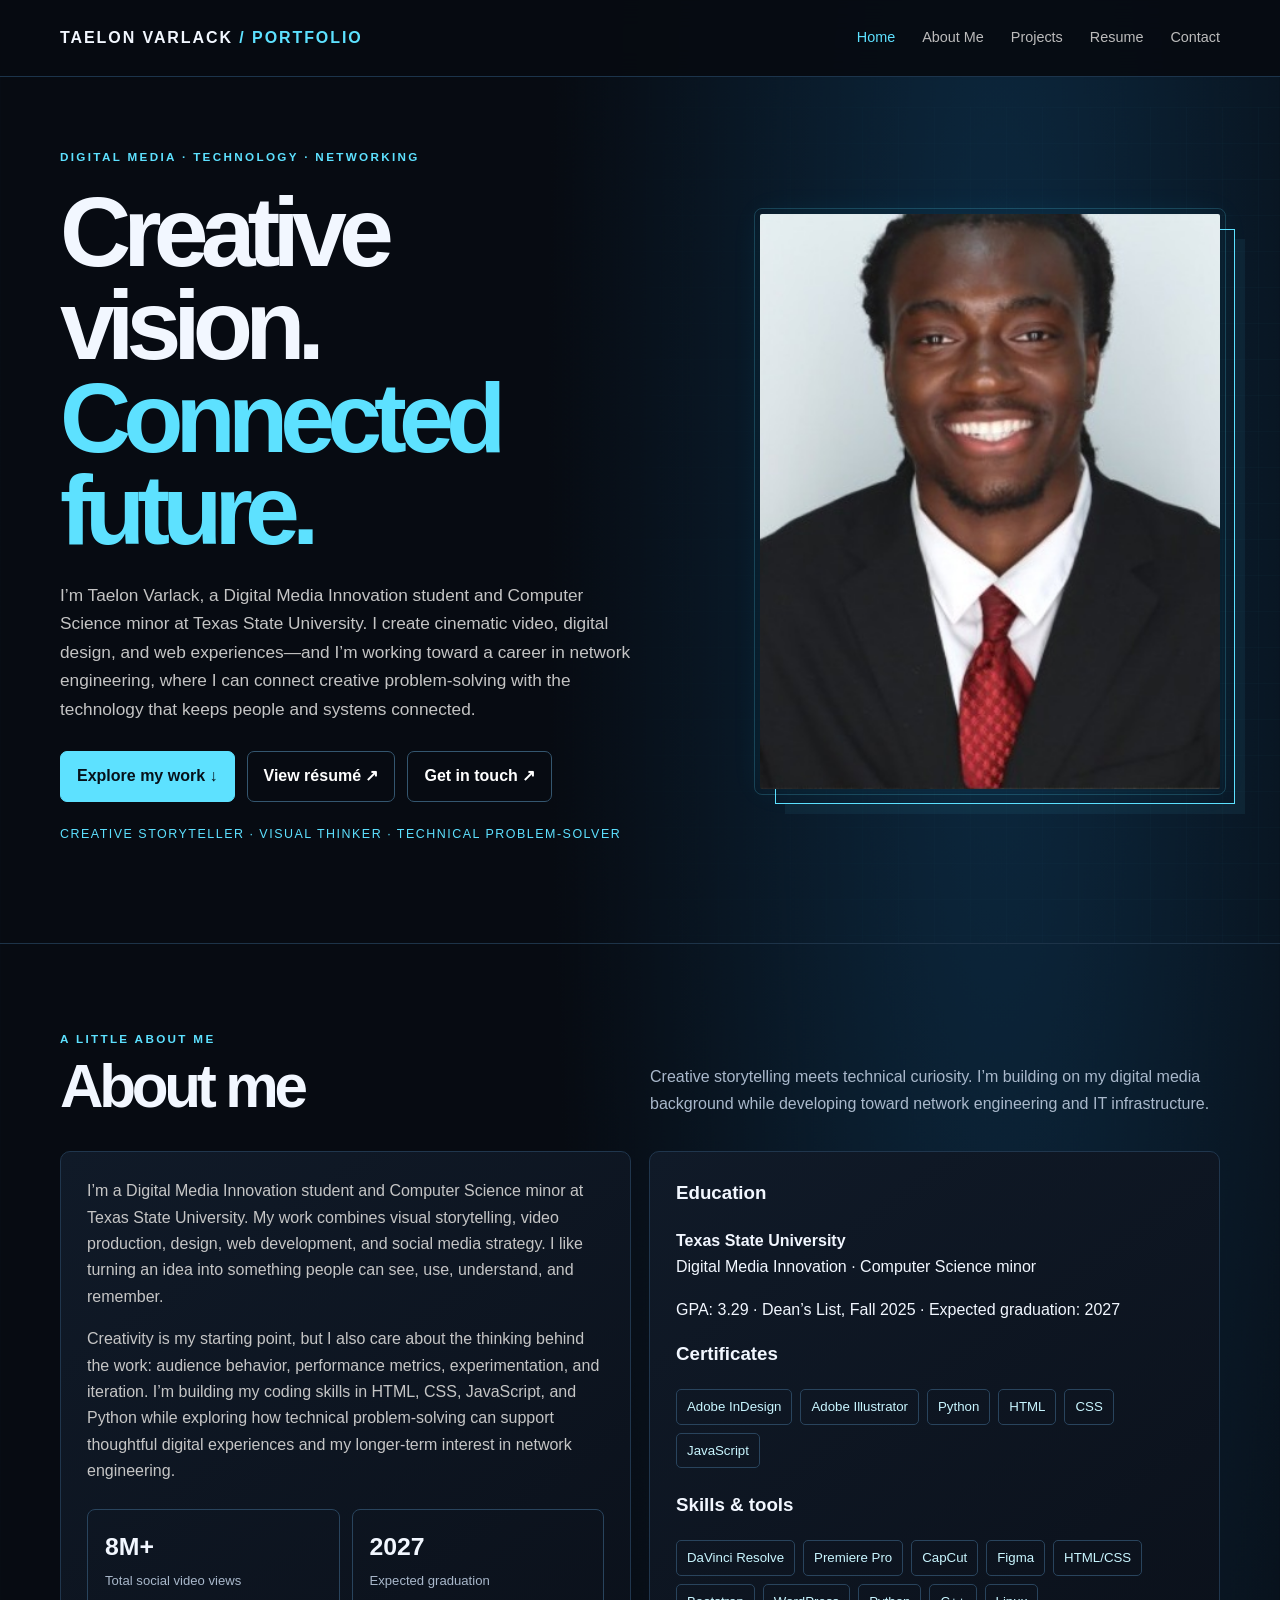
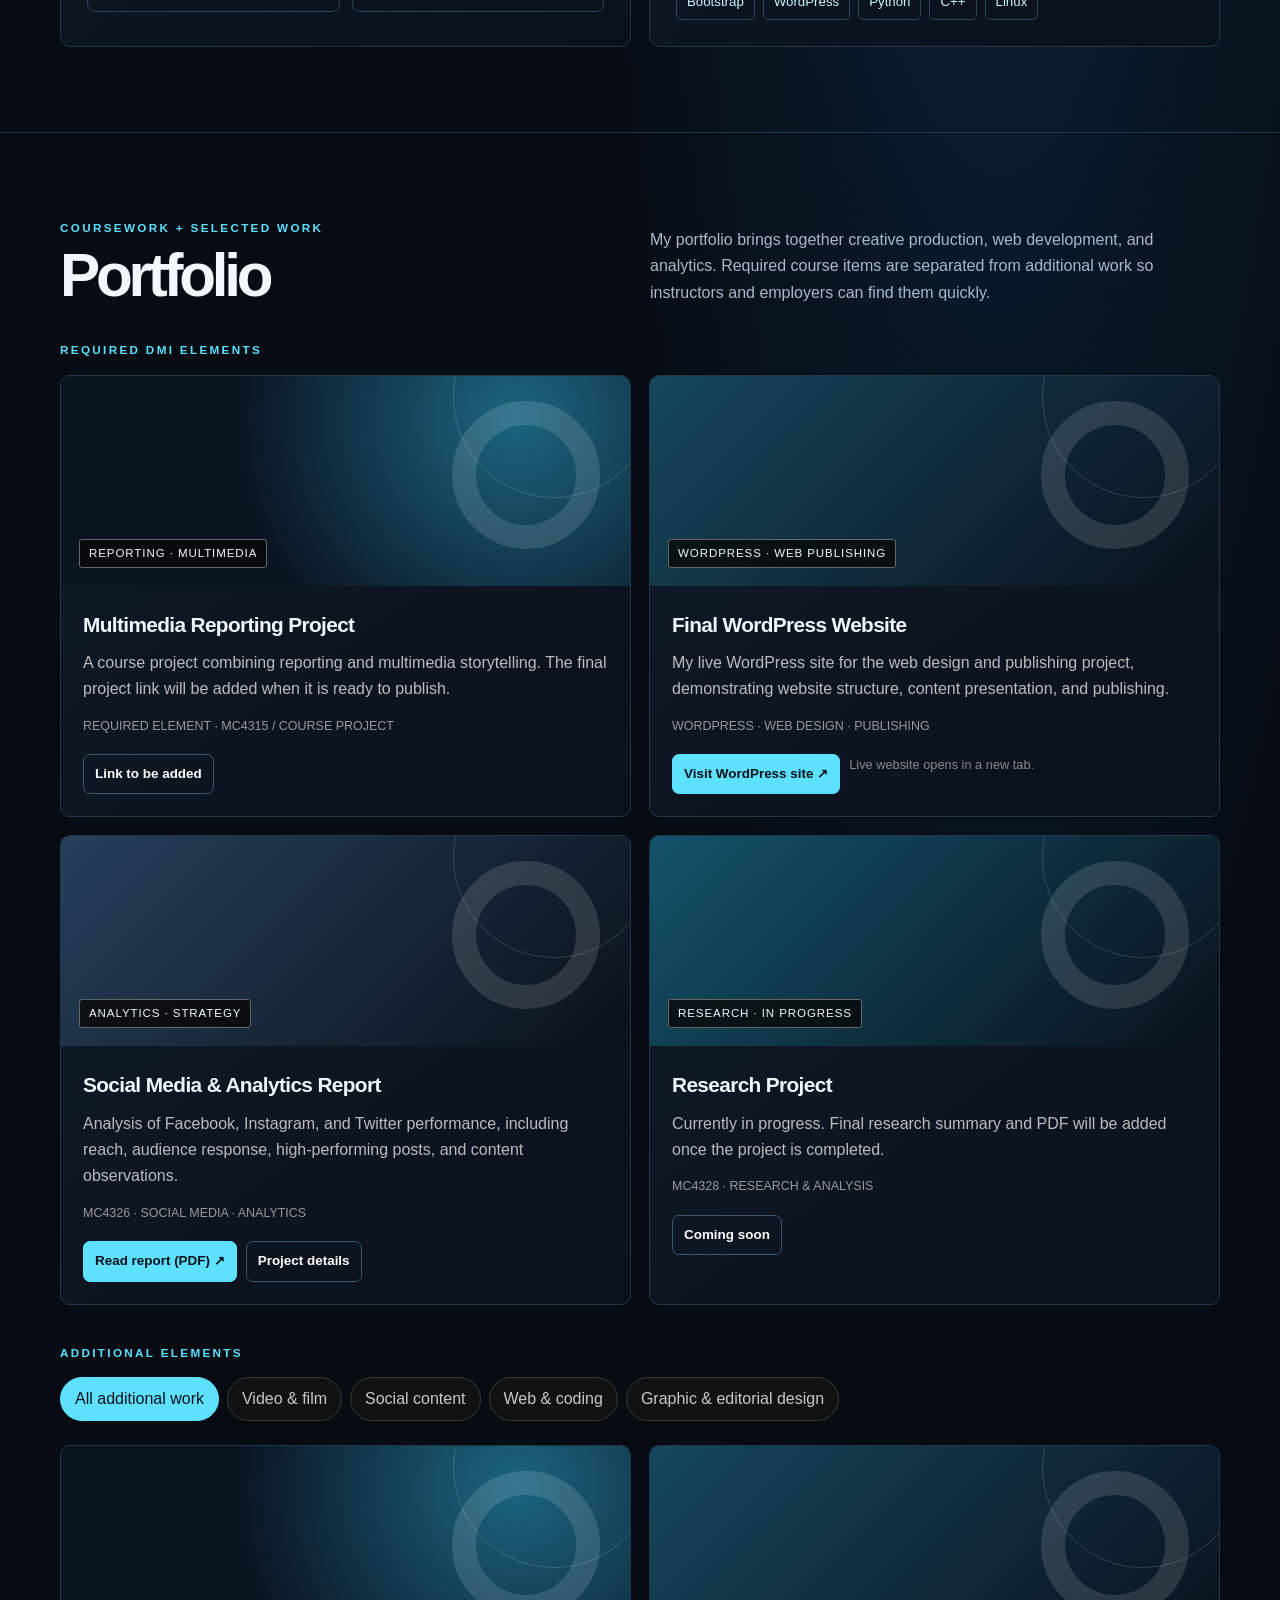
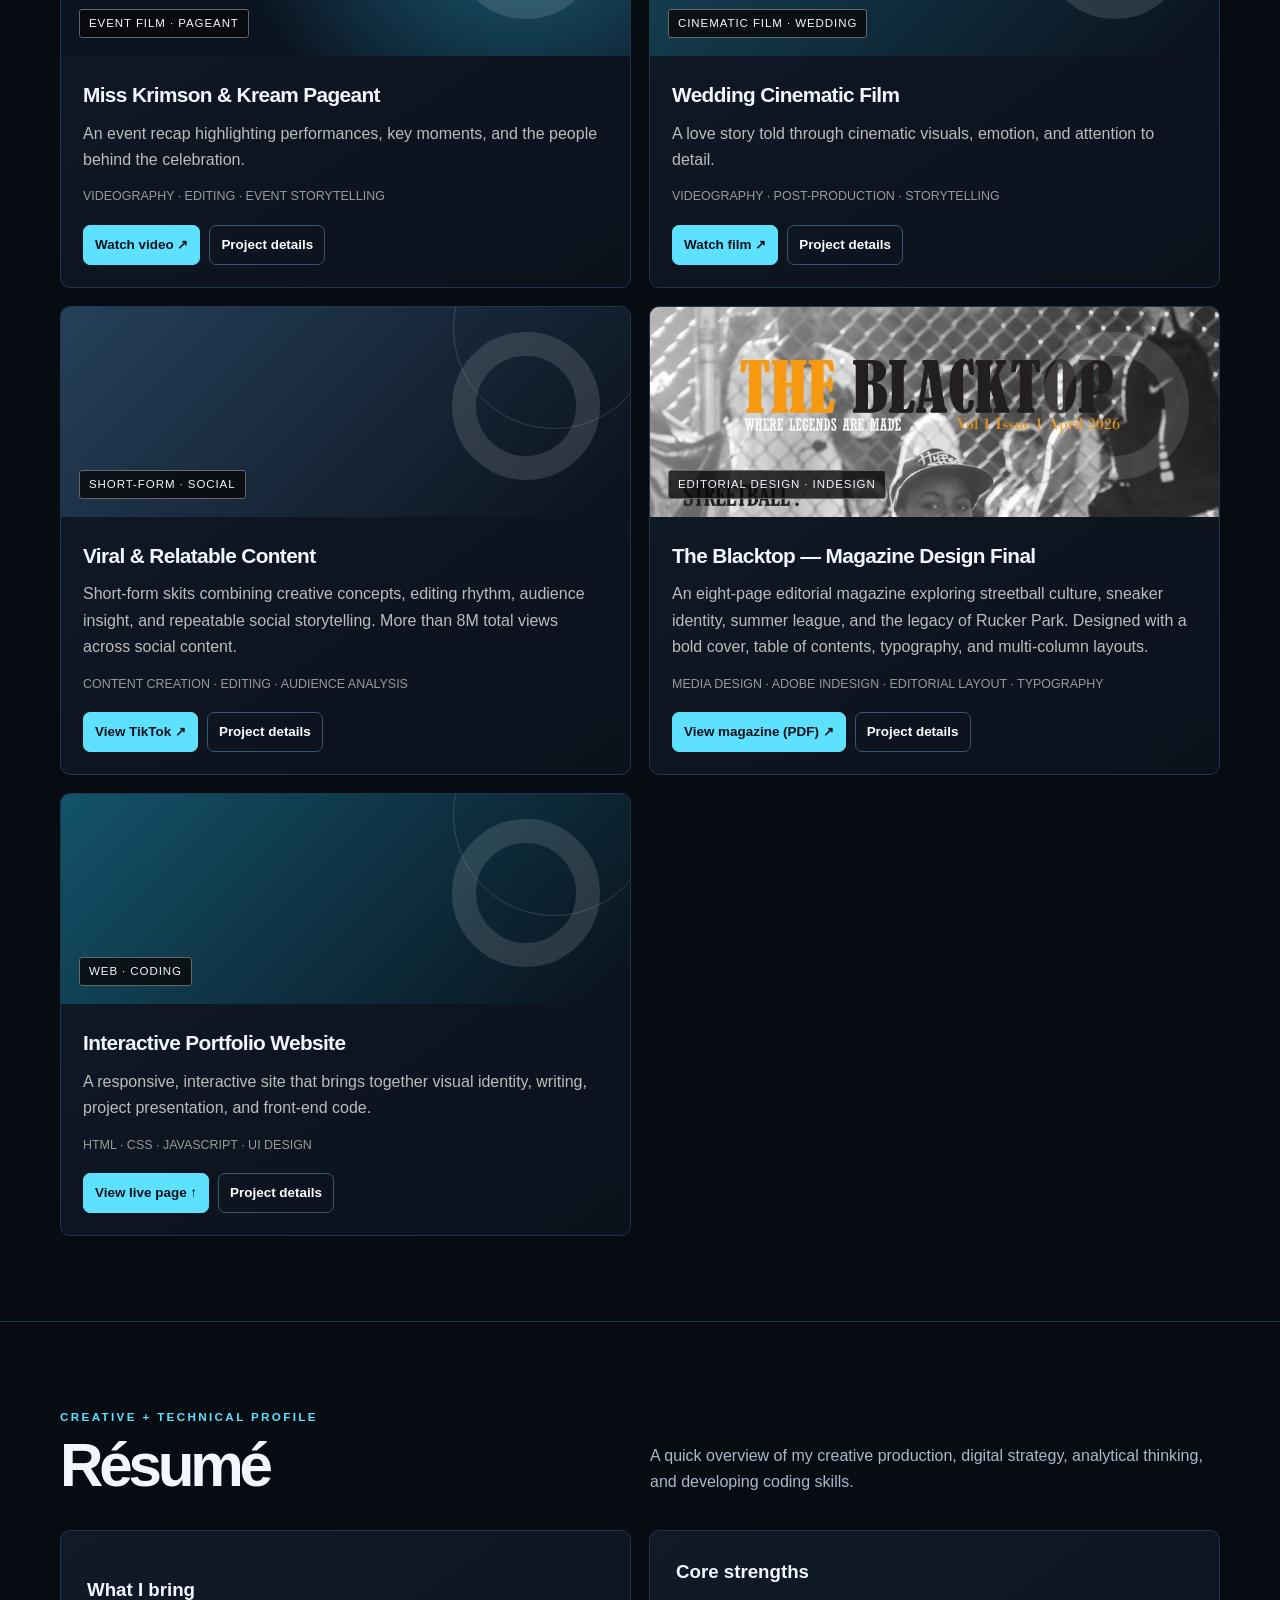
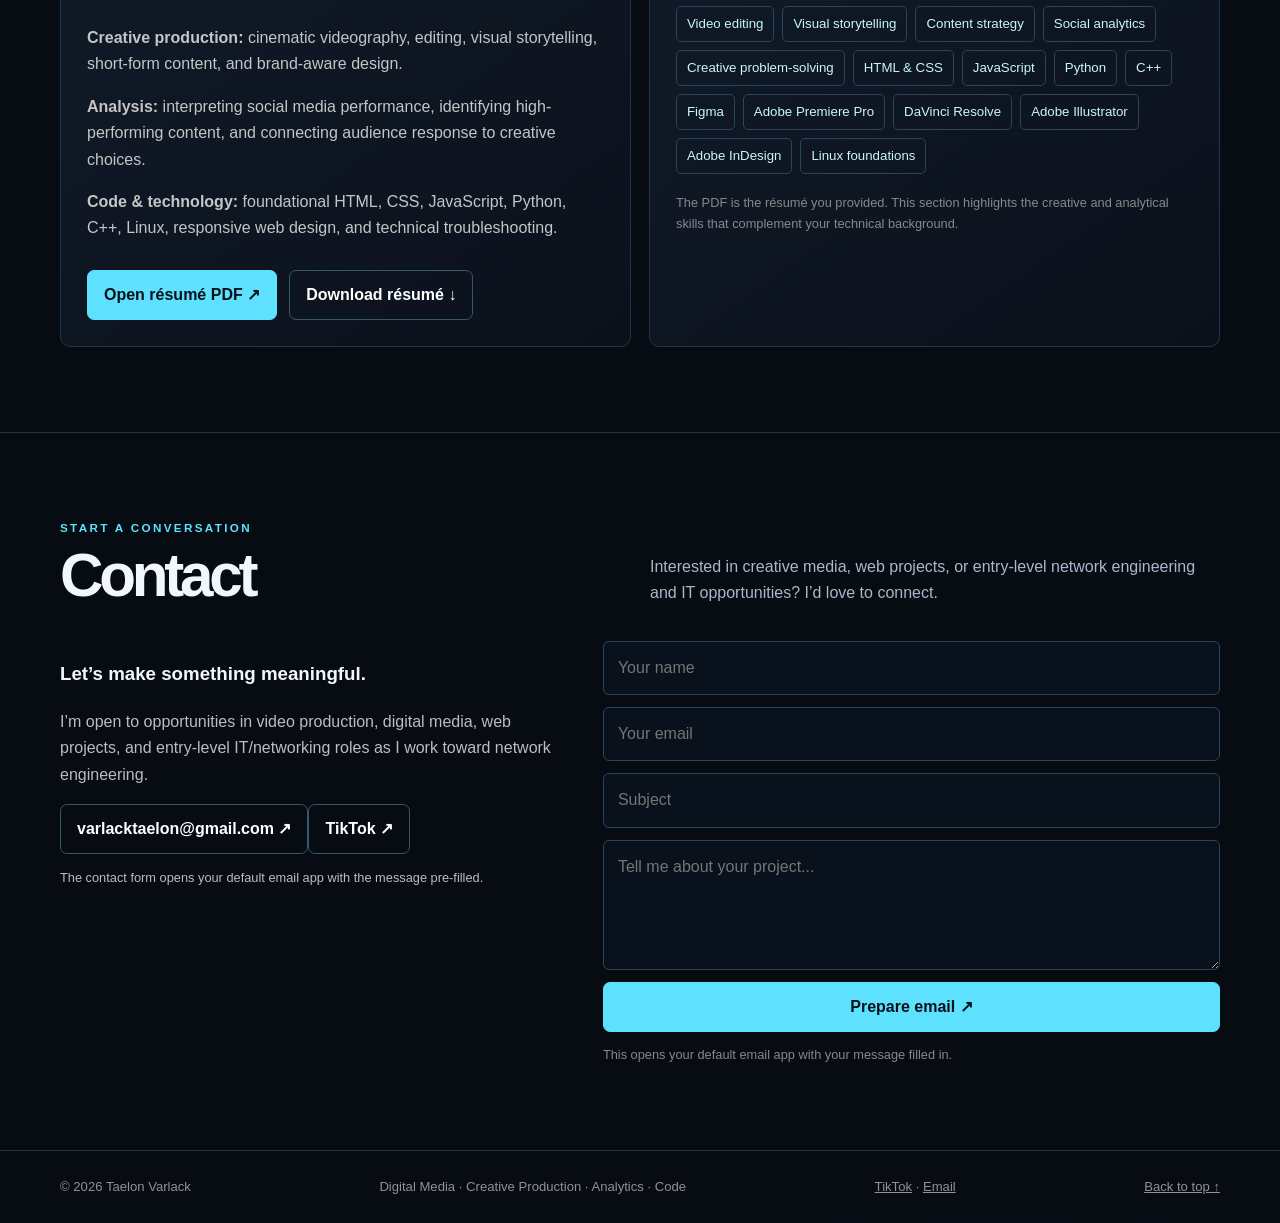
==== index.html @ 3ab6ed6c "Add files via upload" ====
<!DOCTYPE html>
<html lang="en"><head><meta charset="UTF-8"><meta name="viewport" content="width=device-width,initial-scale=1"><meta name="description" content="Taelon Varlack’s creative technology portfolio: cinematic video, digital design, social media analytics, front-end coding, and technical problem-solving."><title>Taelon Varlack | Creative Tech Portfolio</title>
<style>
:root{--bg:#080808;--panel:#141414;--panel2:#1b1b1b;--white:#f7f7f7;--muted:#b7b7b7;--line:#303030;--accent:#e9e9e9;--max:1160px}*{box-sizing:border-box}html{scroll-behavior:smooth;scroll-padding-top:90px}body{margin:0;background:var(--bg);color:var(--white);font-family:Inter,Arial,Helvetica,sans-serif;line-height:1.65}a{color:inherit}button{font:inherit}.wrap{width:min(var(--max),calc(100% - 40px));margin:auto}.topbar{position:sticky;top:0;z-index:20;background:#080808eF;backdrop-filter:blur(14px);border-bottom:1px solid var(--line)}.nav{height:76px;display:flex;align-items:center;justify-content:space-between;gap:20px}.logo{font-size:1rem;letter-spacing:.12em;font-weight:850;text-decoration:none}.logo span{color:#aaa}.navlinks{display:flex;gap:27px}.navlinks a{text-decoration:none;color:#bcbcbc;font-size:.9rem;transition:color .2s}.navlinks a:hover,.navlinks a.active{color:#fff}.menu{display:none;border:1px solid var(--line);background:transparent;color:white;padding:8px 12px;border-radius:7px}.hero{min-height:calc(88vh - 76px);display:grid;grid-template-columns:1.05fr .95fr;align-items:center;gap:60px;padding:70px 0 86px}.eyebrow{text-transform:uppercase;letter-spacing:.2em;font-size:.73rem;color:#bdbdbd;font-weight:800}.hero h1{font-size:clamp(3.4rem,7.7vw,7rem);letter-spacing:-.08em;line-height:.94;margin:20px 0 24px}.hero h1 span{color:#929292}.lead{font-size:1.08rem;color:#c4c4c4;max-width:650px}.actions{display:flex;flex-wrap:wrap;gap:12px;margin-top:28px}.btn{display:inline-flex;align-items:center;justify-content:center;gap:8px;border:1px solid #777;padding:11px 16px;border-radius:7px;text-decoration:none;background:transparent;color:white;font-weight:750;cursor:pointer;transition:background .2s,color .2s,transform .2s}.btn:hover{background:#fff;color:#080808;transform:translateY(-2px)}.btn.solid{background:#f5f5f5;color:#090909;border-color:#f5f5f5}.portrait-wrap{position:relative;max-width:460px;justify-self:end;width:100%}.portrait{width:100%;aspect-ratio:4/5;object-fit:cover;display:block;filter:none;border-radius:2px;box-shadow:0 0 32px #00cfff12}.portrait-wrap:after{content:"";position:absolute;inset:15px -15px -15px 15px;border:1px solid #5d5d5d;z-index:-1}.portrait-caption{margin-top:22px;color:#999;font-size:.78rem;letter-spacing:.12em;text-transform:uppercase}.section{padding:85px 0;border-top:1px solid var(--line)}.sectionhead{display:flex;align-items:end;justify-content:space-between;gap:25px;margin-bottom:34px}.section h2{font-size:clamp(2.2rem,4.7vw,4rem);line-height:1;letter-spacing:-.07em;margin:9px 0 0}.intro{max-width:570px;color:var(--muted);margin:0}.aboutgrid{display:grid;grid-template-columns:1fr 1fr;gap:18px}.aboutcopy,.credential{padding:26px;background:var(--panel);border:1px solid var(--line);border-radius:10px}.aboutcopy p{color:#c5c5c5;margin-top:0}.facts{display:grid;grid-template-columns:repeat(2,1fr);gap:12px;margin-top:24px}.fact{padding:17px;border:1px solid var(--line);border-radius:8px}.fact strong{display:block;font-size:1.55rem}.fact span{font-size:.82rem;color:var(--muted)}.credential h3{margin-top:0}.skilllist{display:flex;flex-wrap:wrap;gap:8px}.skill{border:1px solid #3a3a3a;border-radius:5px;padding:6px 10px;font-size:.83rem;color:#ddd}.filters{display:flex;flex-wrap:wrap;gap:8px;margin-bottom:24px}.filter{background:#121212;border:1px solid #393939;border-radius:999px;padding:8px 14px;color:#c9c9c9;cursor:pointer}.filter.active,.filter:hover{background:#f4f4f4;color:#090909;border-color:#f4f4f4}.projects{display:grid;grid-template-columns:repeat(2,minmax(0,1fr));gap:18px}.project{background:var(--panel);border:1px solid var(--line);border-radius:10px;overflow:hidden;transition:transform .2s,border-color .2s}.project:hover{transform:translateY(-4px);border-color:#777}.project[hidden]{display:none}.projectvisual{height:210px;position:relative;overflow:hidden;background:linear-gradient(135deg,#303030,#101010);display:flex;align-items:end;padding:18px}.projectvisual:before{content:"";position:absolute;width:200px;height:200px;border:1px solid #ffffff26;border-radius:50%;right:-25px;top:-80px}.projectvisual:after{content:"";position:absolute;width:100px;height:100px;border:24px solid #ffffff20;border-radius:50%;right:30px;top:25px}.projectvisual span{position:relative;z-index:1;background:#080808cc;border:1px solid #666;padding:4px 9px;font-size:.72rem;letter-spacing:.08em;text-transform:uppercase;border-radius:3px}.v2{background:linear-gradient(135deg,#333,#131313)}.v3{background:linear-gradient(135deg,#454545,#171717)}.v4{background:linear-gradient(135deg,#242424,#090909)}.magazine-cover-img{position:absolute;inset:0;width:100%;height:100%;object-fit:cover;object-position:top center}.projectvisual.magazine-visual{background:#171717;padding:0}.projectvisual.magazine-visual span{position:absolute;left:18px;bottom:18px}.projectbody{padding:22px}.projectbody h3{font-size:1.3rem;letter-spacing:-.03em;margin:0 0 8px}.projectbody p{color:#bcbcbc;margin:0}.projectmeta{font-size:.78rem;color:#999;margin-top:13px}.projectactions{display:flex;flex-wrap:wrap;gap:9px;margin-top:18px}.projectactions .btn{font-size:.84rem;padding:8px 11px}.exp{display:grid;grid-template-columns:1fr 1fr;gap:18px}.experiencecard{padding:25px;border:1px solid var(--line);background:var(--panel);border-radius:10px}.experiencecard h3{margin:5px 0}.date{font-size:.75rem;letter-spacing:.13em;color:#aaa;font-weight:800}.experiencecard p{color:#bbb}.contactbox{display:grid;grid-template-columns:.9fr 1.1fr;gap:38px}.contactintro p{color:#bdbdbd}.contactform{display:grid;gap:12px}.contactform input,.contactform textarea{background:#111;border:1px solid #3a3a3a;border-radius:6px;color:white;padding:13px 14px;width:100%;font:inherit}.contactform input:focus,.contactform textarea:focus{outline:1px solid #aaa}.contactform textarea{min-height:130px;resize:vertical}.note{color:#888;font-size:.8rem}footer{padding:25px 0;border-top:1px solid var(--line);color:#929292;font-size:.82rem}.foot{display:flex;justify-content:space-between;gap:12px;flex-wrap:wrap}dialog{width:min(580px,calc(100% - 28px));background:#141414;color:#fff;border:1px solid #555;border-radius:10px;padding:0}dialog::backdrop{background:#000c;backdrop-filter:blur(4px)}.modalhead{display:flex;justify-content:space-between;gap:15px;align-items:start;padding:20px 22px;border-bottom:1px solid var(--line)}.modalhead h3{margin:4px 0;font-size:1.4rem}.x{background:transparent;border:1px solid #555;color:white;border-radius:5px;padding:4px 10px;cursor:pointer}.modalbody{padding:22px}.modalbody p{color:#c3c3c3}.toast{position:fixed;bottom:20px;left:50%;transform:translate(-50%,15px);opacity:0;background:#f5f5f5;color:#111;padding:11px 16px;border-radius:6px;transition:.2s;pointer-events:none;z-index:50}.toast.show{opacity:1;transform:translate(-50%,0)}@media(max-width:800px){.hero{gap:35px;grid-template-columns:1fr  .8fr}.projects{grid-template-columns:1fr 1fr}.sectionhead{display:block}.intro{margin-top:12px}.contactbox{grid-template-columns:1fr}.navlinks{gap:14px}}@media(max-width:620px){.wrap{width:calc(100% - 28px)}.nav{height:68px}.menu{display:block}.navlinks{display:none;position:absolute;top:67px;left:0;right:0;background:#0c0c0c;border-bottom:1px solid var(--line);padding:18px 22px;flex-direction:column}.navlinks.open{display:flex}.hero{grid-template-columns:1fr;padding:58px 0 70px;gap:34px}.portrait-wrap{justify-self:start;max-width:360px;width:88%}.hero h1{font-size:clamp(3.5rem,15vw,5.4rem)}.aboutgrid,.exp,.projects{grid-template-columns:1fr}.section{padding:62px 0}.projectvisual{height:180px}.facts{grid-template-columns:1fr 1fr}}@media(prefers-reduced-motion:reduce){html{scroll-behavior:auto}*,*:before,*:after{transition:none}}

:root{--bg:#070b12;--panel:#0d1420;--panel2:#111d2c;--white:#f2f7ff;--muted:#a9b8cb;--line:#23374d;--accent:#5de1ff}
body{background:radial-gradient(ellipse at 78% 8%,#0c2940 0,transparent 32%),var(--bg)}
.topbar{background:#070b12eF;border-bottom-color:#1c344b}
.logo span,.eyebrow,.portrait-caption,.date{color:#5de1ff}
.navlinks a:hover,.navlinks a.active{color:#5de1ff}
.hero{position:relative}
.hero:before{content:"";position:absolute;inset:30px -8vw 0 35%;pointer-events:none;opacity:.16;background-image:linear-gradient(#5de1ff22 1px,transparent 1px),linear-gradient(90deg,#5de1ff22 1px,transparent 1px);background-size:36px 36px;mask-image:linear-gradient(90deg,transparent,#000)}
.hero>div{position:relative;z-index:1}
.hero h1 span{color:#5de1ff}
.btn{border-color:#34566f}.btn:hover{background:#5de1ff;color:#06111a;border-color:#5de1ff}.btn.solid{background:#5de1ff;color:#06111a;border-color:#5de1ff}
.portrait-wrap:after{border-color:#5de1ff;box-shadow:10px 10px 0 #5de1ff10}.portrait{outline:1px solid #5de1ff33;outline-offset:5px}
.section{border-top-color:#1d3348}.aboutcopy,.credential,.experiencecard,.project{background:linear-gradient(145deg,#101a28,#0b111b);border-color:#20364d}
.fact,.skill{border-color:#29445d}.skill{color:#c9f6ff}.project:hover{border-color:#5de1ff;box-shadow:0 10px 35px #00cfff12}
.projectvisual{background:radial-gradient(circle at 80% 20%,#1b6580,#0b1421 58%)}.v2{background:linear-gradient(135deg,#16475c,#0a111c)}.v3{background:linear-gradient(135deg,#25405a,#0b111b)}.v4{background:linear-gradient(135deg,#13536a,#0a111b)}
.filter.active,.filter:hover{background:#5de1ff;color:#06111a;border-color:#5de1ff}
.contactform input,.contactform textarea{background:#09111c;border-color:#29445d}.contactform input:focus,.contactform textarea:focus{outline:1px solid #5de1ff}
@media(max-width:620px){.navlinks{background:#09111b}}
</style></head><body>
<header class="topbar"><div class="wrap nav"><a class="logo" href="#home">TAELON VARLACK<span> / PORTFOLIO</span></a><button class="menu" id="menu" aria-expanded="false">☰ Menu</button><nav class="navlinks" id="nav"><a href="#home">Home</a><a href="#about">About Me</a><a href="#projects">Projects</a><a href="#resume">Resume</a><a href="#contact">Contact</a></nav></div></header>
<main><section class="wrap hero" id="home"><div><div class="eyebrow">DIGITAL MEDIA · TECHNOLOGY · NETWORKING</div><h1>Creative vision.<br><span>Connected future.</span></h1><p class="lead">I’m Taelon Varlack, a Digital Media Innovation student and Computer Science minor at Texas State University. I create cinematic video, digital design, and web experiences—and I’m working toward a career in network engineering, where I can connect creative problem-solving with the technology that keeps people and systems connected.</p><div class="actions"><a class="btn solid" href="#projects">Explore my work ↓</a><a class="btn" href="resume.pdf" target="_blank" rel="noopener">View résumé ↗</a><a class="btn" href="#contact">Get in touch ↗</a></div><p class="portrait-caption">CREATIVE STORYTELLER · VISUAL THINKER · TECHNICAL PROBLEM-SOLVER</p></div><div class="portrait-wrap"><img class="portrait" src="[data-uri]" alt="Professional portrait of Taelon Varlack"></div></section>
<section class="section" id="about"><div class="wrap"><div class="sectionhead"><div><div class="eyebrow">A little about me</div><h2>About me</h2></div><p class="intro">Creative storytelling meets technical curiosity. I’m building on my digital media background while developing toward network engineering and IT infrastructure.</p></div><div class="aboutgrid"><div class="aboutcopy"><p>I’m a Digital Media Innovation student and Computer Science minor at Texas State University. My work combines visual storytelling, video production, design, web development, and social media strategy. I like turning an idea into something people can see, use, understand, and remember.</p><p>Creativity is my starting point, but I also care about the thinking behind the work: audience behavior, performance metrics, experimentation, and iteration. I’m building my coding skills in HTML, CSS, JavaScript, and Python while exploring how technical problem-solving can support thoughtful digital experiences and my longer-term interest in network engineering.</p><div class="facts"><div class="fact"><strong>8M+</strong><span>Total social video views</span></div><div class="fact"><strong>2027</strong><span>Expected graduation</span></div></div></div><div class="credential"><h3>Education</h3><p><strong>Texas State University</strong><br>Digital Media Innovation · Computer Science minor</p><p>GPA: 3.29 · Dean’s List, Fall 2025 · Expected graduation: 2027</p><h3>Certificates</h3><div class="skilllist"><span class="skill">Adobe InDesign</span><span class="skill">Adobe Illustrator</span><span class="skill">Python</span><span class="skill">HTML</span><span class="skill">CSS</span><span class="skill">JavaScript</span></div><h3 style="margin-top:22px">Skills & tools</h3><div class="skilllist"><span class="skill">DaVinci Resolve</span><span class="skill">Premiere Pro</span><span class="skill">CapCut</span><span class="skill">Figma</span><span class="skill">HTML/CSS</span><span class="skill">Bootstrap</span><span class="skill">WordPress</span><span class="skill">Python</span><span class="skill">C++</span><span class="skill">Linux</span></div></div></div></div></section>
<section class="section" id="projects"><div class="wrap"><div class="sectionhead"><div><div class="eyebrow">Coursework + selected work</div><h2>Portfolio</h2></div><p class="intro">My portfolio brings together creative production, web development, and analytics. Required course items are separated from additional work so instructors and employers can find them quickly.</p></div>
<div class="eyebrow" style="margin:0 0 15px">Required DMI Elements</div>
<div class="projects" id="requiredProjects">
<article class="project" data-category="required" data-title="Multimedia Reporting Project" data-type="Required DMI element" data-description="This required course project still needs its final public link or hosted media added. Add the published project URL before submitting the portfolio." data-link=""><div class="projectvisual"><span>Reporting · Multimedia</span></div><div class="projectbody"><h3>Multimedia Reporting Project</h3><p>A course project combining reporting and multimedia storytelling. The final project link will be added when it is ready to publish.</p><div class="projectmeta">REQUIRED ELEMENT · MC4315 / COURSE PROJECT</div><div class="projectactions"><span class="btn" aria-disabled="true">Link to be added</span></div></div></article>
<article class="project" data-category="required" data-title="Final Website / WordPress Project" data-type="MC4315 · Web Design and Publishing" data-description="My WordPress website for the final web design and publishing project. Visit the live WordPress site to explore the published work. This separate HTML portfolio showcases additional creative and technical projects." data-link="https://taethecoder.wordpress.com/"><div class="projectvisual v2"><span>WordPress · Web publishing</span></div><div class="projectbody"><h3>Final WordPress Website</h3><p>My live WordPress site for the web design and publishing project, demonstrating website structure, content presentation, and publishing.</p><div class="projectmeta">WORDPRESS · WEB DESIGN · PUBLISHING</div><div class="projectactions"><a class="btn solid" href="https://taethecoder.wordpress.com/" target="_blank" rel="noopener">Visit WordPress site ↗</a><span class="note">Live website opens in a new tab.</span></div></div></article>
<article class="project" data-category="required" data-title="Social Media and Analytics Report" data-type="Social analytics · MC4326" data-description="A social analytics report covering Facebook, Instagram, and Twitter performance from October 1 to November 15, 2023. It records reach/impressions, follower counts, posting activity, engagement indicators, and observations about top-performing posts." data-link="analytics-report.pdf"><div class="projectvisual v3"><span>Analytics · Strategy</span></div><div class="projectbody"><h3>Social Media & Analytics Report</h3><p>Analysis of Facebook, Instagram, and Twitter performance, including reach, audience response, high-performing posts, and content observations.</p><div class="projectmeta">MC4326 · SOCIAL MEDIA · ANALYTICS</div><div class="projectactions"><a class="btn solid" href="analytics-report.pdf" target="_blank" rel="noopener">Read report (PDF) ↗</a><button class="btn details">Project details</button></div></div></article>
<article class="project" data-category="required" data-title="Research Project" data-type="Research · MC4328" data-description="This research project is currently in progress. The final paper or project PDF will be linked here after the work is complete and approved for sharing." data-link=""><div class="projectvisual v4"><span>Research · In progress</span></div><div class="projectbody"><h3>Research Project</h3><p>Currently in progress. Final research summary and PDF will be added once the project is completed.</p><div class="projectmeta">MC4328 · RESEARCH & ANALYSIS</div><div class="projectactions"><span class="btn" aria-disabled="true">Coming soon</span></div></div></article>
</div>
<div class="eyebrow" style="margin:38px 0 15px">Additional Elements</div>
<div class="filters"><button class="filter active" data-filter="all">All additional work</button><button class="filter" data-filter="video">Video & film</button><button class="filter" data-filter="social">Social content</button><button class="filter" data-filter="web">Web & coding</button><button class="filter" data-filter="design">Graphic & editorial design</button></div>
<div class="projects" id="projectGrid">
<article class="project" data-category="video" data-title="Miss Krimson and Kream Pageant" data-type="Event videography & editing" data-description="The Krimson and Kream Pageant is a scholarship event honoring a female advocate of Kappa Alpha Psi through talent and purpose. This recap highlights event moments and performances." data-link="https://drive.google.com/file/d/1wrVyd6HnTARmR_Qe4z98Y7wRddJvsME7/view"><div class="projectvisual"><span>Event film · Pageant</span></div><div class="projectbody"><h3>Miss Krimson & Kream Pageant</h3><p>An event recap highlighting performances, key moments, and the people behind the celebration.</p><div class="projectmeta">VIDEOGRAPHY · EDITING · EVENT STORYTELLING</div><div class="projectactions"><a class="btn solid" href="https://drive.google.com/file/d/1wrVyd6HnTARmR_Qe4z98Y7wRddJvsME7/view" target="_blank" rel="noopener">Watch video ↗</a><button class="btn details">Project details</button></div></div></article>
<article class="project" data-category="video" data-title="Wedding Cinematic Film" data-type="Wedding videography & editing" data-description="A wedding film created to capture the atmosphere, energy, emotion, and intimate moments of the day using cinematic visuals and a story-led edit." data-link="https://drive.google.com/file/d/1SsR3ZkTW2Yt_jHzbFHZEg7BmRrkiKYOB/view"><div class="projectvisual v2"><span>Cinematic film · Wedding</span></div><div class="projectbody"><h3>Wedding Cinematic Film</h3><p>A love story told through cinematic visuals, emotion, and attention to detail.</p><div class="projectmeta">VIDEOGRAPHY · POST-PRODUCTION · STORYTELLING</div><div class="projectactions"><a class="btn solid" href="https://drive.google.com/file/d/1SsR3ZkTW2Yt_jHzbFHZEg7BmRrkiKYOB/view" target="_blank" rel="noopener">Watch film ↗</a><button class="btn details">Project details</button></div></div></article>
<article class="project" data-category="social" data-title="Viral and Relatable Social Content" data-type="Short-form video · Content strategy" data-description="Short-form skits and relatable videos built around humor, timing, and audience connection. The creator reports more than 8 million total social video views. The TikTok profile links to public examples." data-link="https://www.tiktok.com/@taelon__"><div class="projectvisual v3"><span>Short-form · Social</span></div><div class="projectbody"><h3>Viral & Relatable Content</h3><p>Short-form skits combining creative concepts, editing rhythm, audience insight, and repeatable social storytelling. More than 8M total views across social content.</p><div class="projectmeta">CONTENT CREATION · EDITING · AUDIENCE ANALYSIS</div><div class="projectactions"><a class="btn solid" href="https://www.tiktok.com/@taelon__" target="_blank" rel="noopener">View TikTok ↗</a><button class="btn details">Project details</button></div></div></article>
<article class="project" data-category="design" data-title="The Blacktop — Magazine Design Final" data-type="Media Design · Editorial design" data-description="The Blacktop is an eight-page streetball magazine designed in Adobe InDesign. The issue uses editorial hierarchy, cover design, typography, image placement, page layouts, and a table of contents to present stories about streetball culture, sneaker culture, summer league, and Rucker Park." data-link="magazine-design-final.pdf"><div class="projectvisual magazine-visual"><img class="magazine-cover-img" src="magazine-cover.jpg" alt="Cover of The Blacktop, a streetball culture magazine designed by Taelon Varlack"><span>Editorial design · InDesign</span></div><div class="projectbody"><h3>The Blacktop — Magazine Design Final</h3><p>An eight-page editorial magazine exploring streetball culture, sneaker identity, summer league, and the legacy of Rucker Park. Designed with a bold cover, table of contents, typography, and multi-column layouts.</p><div class="projectmeta">MEDIA DESIGN · ADOBE INDESIGN · EDITORIAL LAYOUT · TYPOGRAPHY</div><div class="projectactions"><a class="btn solid" href="magazine-design-final.pdf" target="_blank" rel="noopener">View magazine (PDF) ↗</a><button class="btn details">Project details</button></div></div></article>
<article class="project" data-category="web" data-title="HTML Portfolio Website" data-type="Web design and development" data-description="This portfolio site is built with HTML, CSS, and JavaScript. It demonstrates responsive layout, navigation, project filtering, accessible content structure, and a mailto-based contact workflow." data-link=""><div class="projectvisual v4"><span>Web · Coding</span></div><div class="projectbody"><h3>Interactive Portfolio Website</h3><p>A responsive, interactive site that brings together visual identity, writing, project presentation, and front-end code.</p><div class="projectmeta">HTML · CSS · JAVASCRIPT · UI DESIGN</div><div class="projectactions"><a class="btn solid" href="#home">View live page ↑</a><button class="btn details">Project details</button></div></div></article>
</div></div></section>
<section class="section" id="resume"><div class="wrap"><div class="sectionhead"><div><div class="eyebrow">Creative + technical profile</div><h2>Résumé</h2></div><p class="intro">A quick overview of my creative production, digital strategy, analytical thinking, and developing coding skills.</p></div><div class="aboutgrid"><div class="aboutcopy"><h3>What I bring</h3><p><strong>Creative production:</strong> cinematic videography, editing, visual storytelling, short-form content, and brand-aware design.</p><p><strong>Analysis:</strong> interpreting social media performance, identifying high-performing content, and connecting audience response to creative choices.</p><p><strong>Code & technology:</strong> foundational HTML, CSS, JavaScript, Python, C++, Linux, responsive web design, and technical troubleshooting.</p><div class="actions"><a class="btn solid" href="resume.pdf" target="_blank" rel="noopener">Open résumé PDF ↗</a><a class="btn" href="resume.pdf" download>Download résumé ↓</a></div></div><div class="credential"><h3>Core strengths</h3><div class="skilllist"><span class="skill">Video editing</span><span class="skill">Visual storytelling</span><span class="skill">Content strategy</span><span class="skill">Social analytics</span><span class="skill">Creative problem-solving</span><span class="skill">HTML & CSS</span><span class="skill">JavaScript</span><span class="skill">Python</span><span class="skill">C++</span><span class="skill">Figma</span><span class="skill">Adobe Premiere Pro</span><span class="skill">DaVinci Resolve</span><span class="skill">Adobe Illustrator</span><span class="skill">Adobe InDesign</span><span class="skill">Linux foundations</span></div><p class="note" style="margin-top:18px">The PDF is the résumé you provided. This section highlights the creative and analytical skills that complement your technical background.</p></div></div></div></section>
<section class="section" id="contact"><div class="wrap"><div class="sectionhead"><div><div class="eyebrow">Start a conversation</div><h2>Contact</h2></div><p class="intro">Interested in creative media, web projects, or entry-level network engineering and IT opportunities? I’d love to connect.</p></div><div class="contactbox"><div class="contactintro"><h3>Let’s make something meaningful.</h3><p>I’m open to opportunities in video production, digital media, web projects, and entry-level IT/networking roles as I work toward network engineering.</p><a class="btn" href="mailto:varlacktaelon@gmail.com">varlacktaelon@gmail.com ↗</a><a class="btn" href="https://www.tiktok.com/@taelon__" target="_blank" rel="noopener">TikTok ↗</a><p class="note">The contact form opens your default email app with the message pre-filled.</p></div><form class="contactform" id="contactForm"><input id="name" placeholder="Your name" required><input id="email" type="email" placeholder="Your email" required><input id="subject" placeholder="Subject" required><textarea id="message" placeholder="Tell me about your project..." required></textarea><button class="btn solid" type="submit">Prepare email ↗</button><span class="note">This opens your default email app with your message filled in.</span></form></div></div></section></main>
<footer><div class="wrap foot"><span>© <span id="year"></span> Taelon Varlack</span><span>Digital Media · Creative Production · Analytics · Code</span><span><a href="https://www.tiktok.com/@taelon__" target="_blank" rel="noopener">TikTok</a> · <a href="mailto:varlacktaelon@gmail.com">Email</a></span><a href="#home">Back to top ↑</a></div></footer>
<dialog id="modal"><div class="modalhead"><div><div class="eyebrow" id="mtype"></div><h3 id="mtitle"></h3></div><button class="x" id="x">Close ✕</button></div><div class="modalbody"><p id="mdesc"></p><a id="mlink" class="btn solid" href="#" target="_blank" rel="noopener">Open project ↗</a><p class="note">Google Drive links open in a new tab. Make sure the sharing settings allow anyone with the link to view the video.</p></div></dialog><div class="toast" id="toast" role="status"></div>
<script>
const nav=document.getElementById('nav'),menu=document.getElementById('menu');menu.addEventListener('click',()=>{let open=nav.classList.toggle('open');menu.setAttribute('aria-expanded',open?'true':'false');menu.textContent=open?'✕ Close':'☰ Menu'});nav.querySelectorAll('a').forEach(a=>a.addEventListener('click',()=>{nav.classList.remove('open');menu.textContent='☰ Menu';menu.setAttribute('aria-expanded','false')}));
document.querySelectorAll('.filter').forEach(b=>b.addEventListener('click',()=>{document.querySelectorAll('.filter').forEach(x=>x.classList.toggle('active',x===b));document.querySelectorAll('#projectGrid .project').forEach(c=>c.hidden=b.dataset.filter!=='all'&&c.dataset.category!==b.dataset.filter)}));
const modal=document.getElementById('modal');document.querySelectorAll('.details').forEach(b=>b.addEventListener('click',()=>{const c=b.closest('.project');document.getElementById('mtitle').textContent=c.dataset.title;document.getElementById('mtype').textContent=c.dataset.type;document.getElementById('mdesc').textContent=c.dataset.description;const l=document.getElementById('mlink');if(c.dataset.link){l.href=c.dataset.link;l.style.display='inline-flex'}else{l.style.display='none'}modal.showModal()}));function closeModal(){modal.close()}document.getElementById('x').addEventListener('click',closeModal);modal.addEventListener('click',e=>{if(e.target===modal)closeModal()});document.getElementById('year').textContent=new Date().getFullYear();
const secs=[...document.querySelectorAll('main section[id]')],links=[...nav.querySelectorAll('a')];if('IntersectionObserver'in window){const io=new IntersectionObserver(entries=>entries.forEach(e=>{if(e.isIntersecting)links.forEach(a=>a.classList.toggle('active',a.hash==='#'+e.target.id))}),{rootMargin:'-35% 0px -55% 0px'});secs.forEach(s=>io.observe(s))}
document.getElementById('contactForm').addEventListener('submit',e=>{e.preventDefault();const recipient='varlacktaelon@gmail.com';const body=encodeURIComponent('Name: '+document.getElementById('name').value+'\nReply email: '+document.getElementById('email').value+'\n\n'+document.getElementById('message').value);location.href='mailto:'+recipient+'?subject='+encodeURIComponent(document.getElementById('subject').value)+'&body='+body});
</script></body></html>
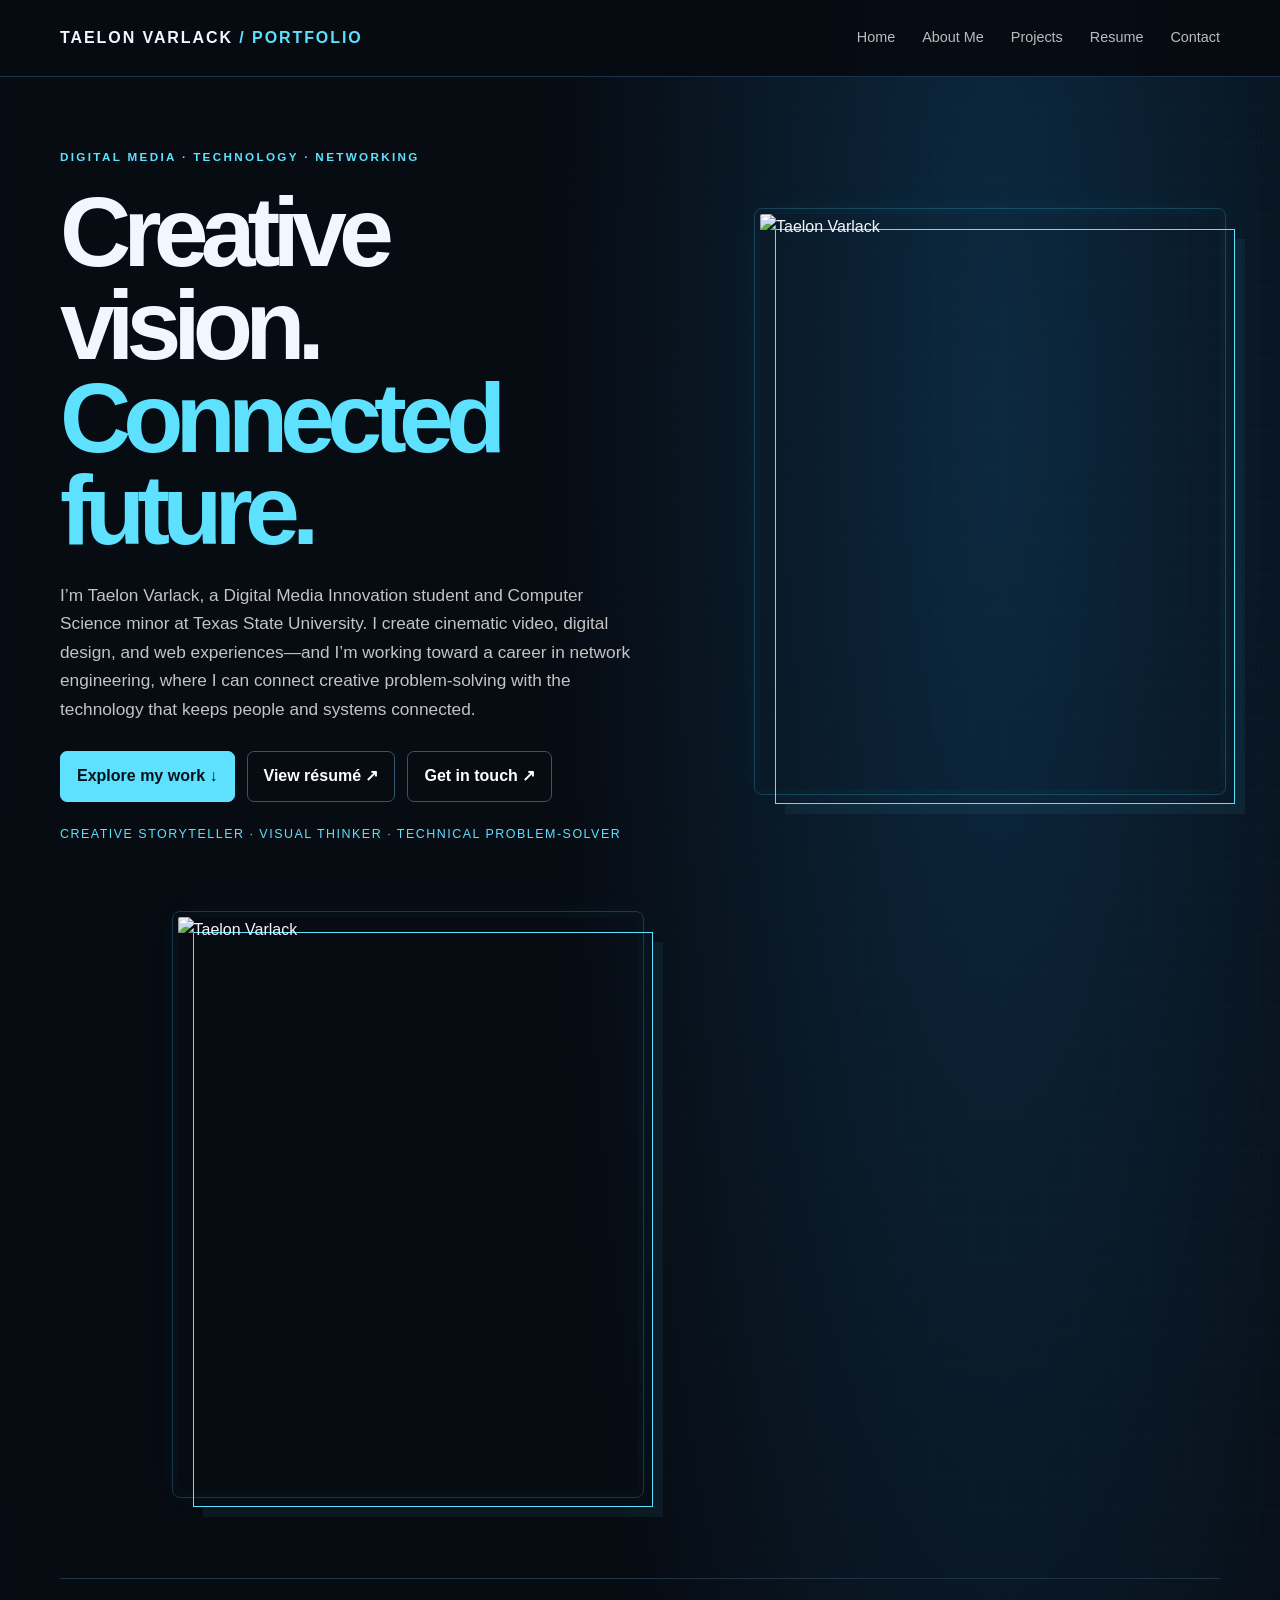
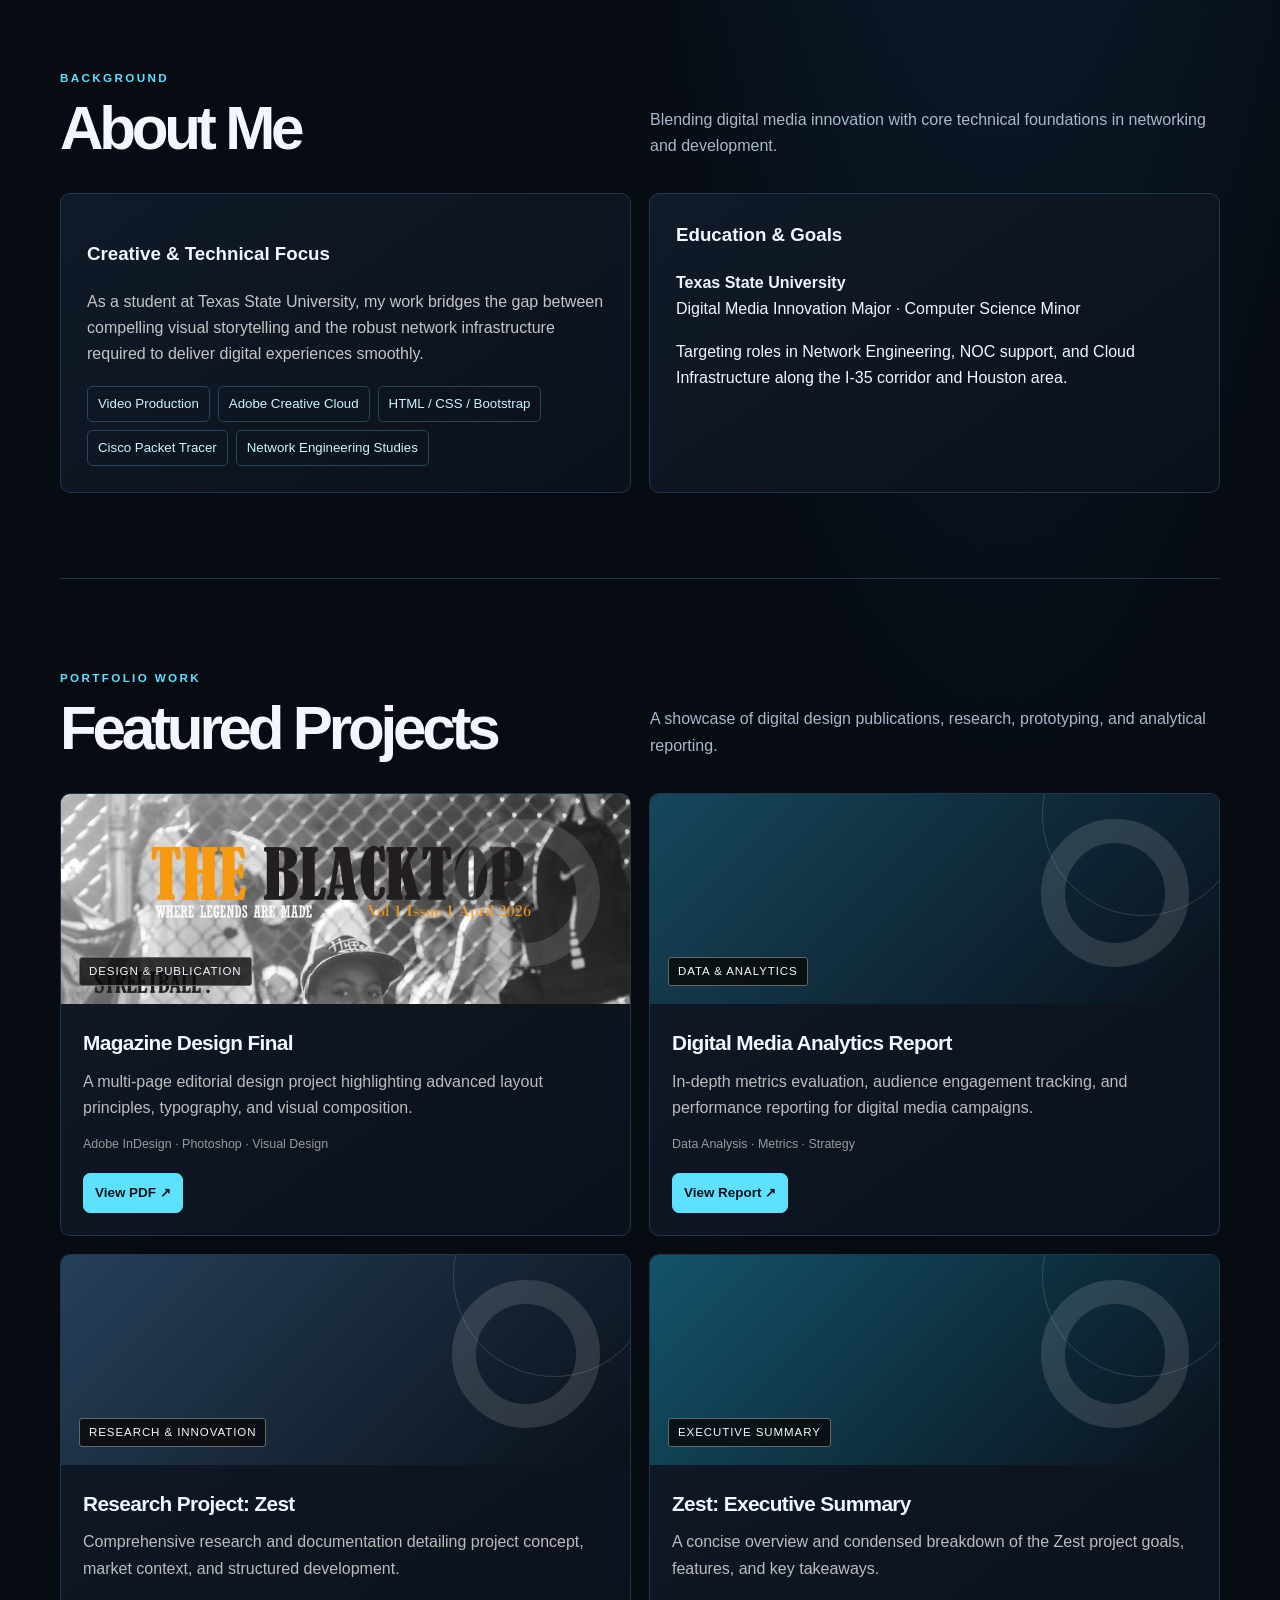
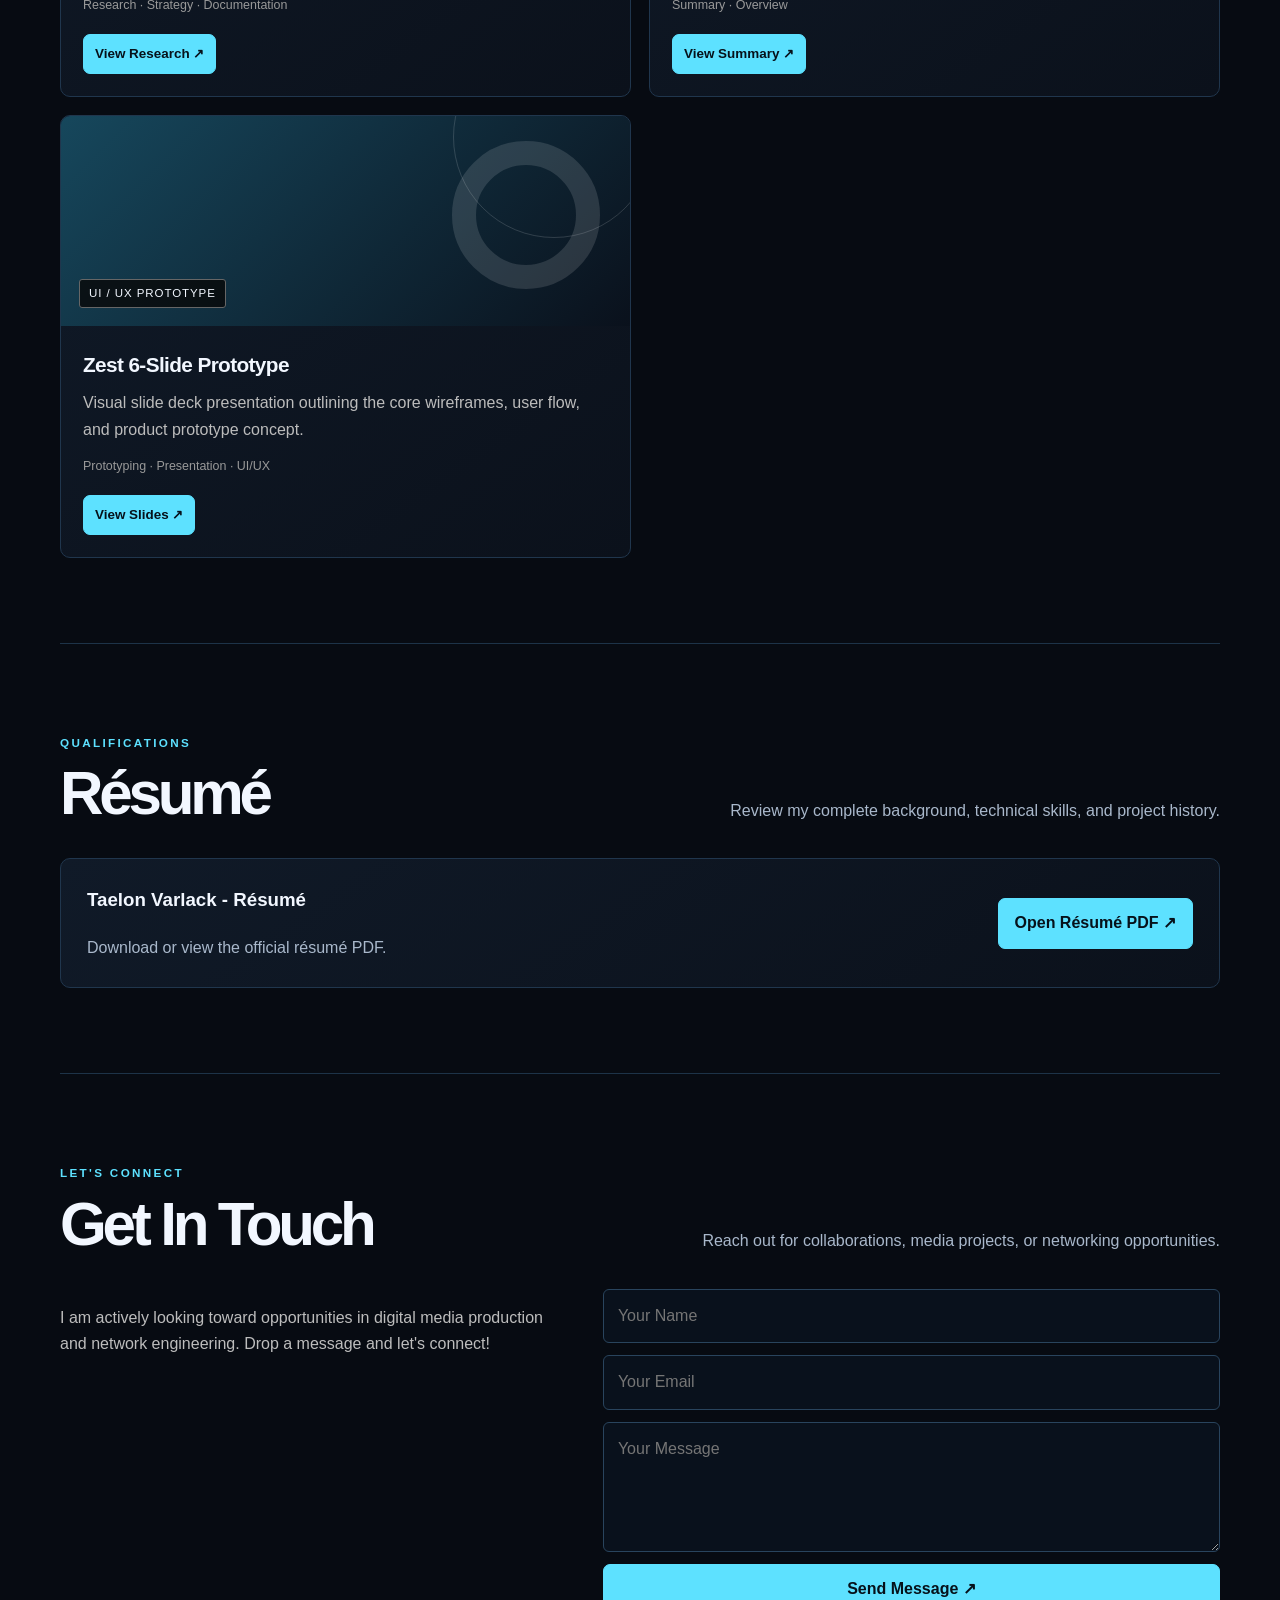
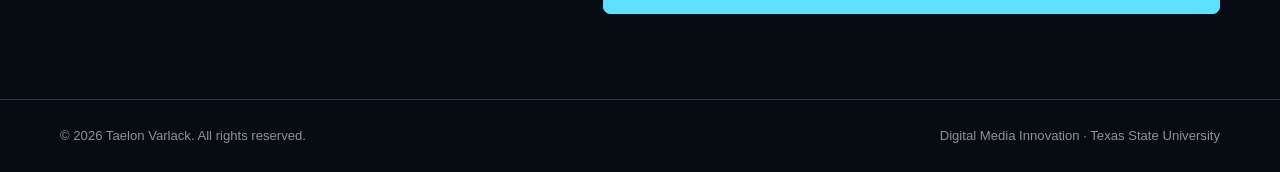
==== commit 836e2601: "Update print statement from 'Hello' to 'Goodbye'" ====
--- a/index.html
+++ b/index.html
@@ -22,33 +22,184 @@
 @media(max-width:620px){.navlinks{background:#09111b}}
 </style></head><body>
 <header class="topbar"><div class="wrap nav"><a class="logo" href="#home">TAELON VARLACK<span> / PORTFOLIO</span></a><button class="menu" id="menu" aria-expanded="false">☰ Menu</button><nav class="navlinks" id="nav"><a href="#home">Home</a><a href="#about">About Me</a><a href="#projects">Projects</a><a href="#resume">Resume</a><a href="#contact">Contact</a></nav></div></header>
-<main><section class="wrap hero" id="home"><div><div class="eyebrow">DIGITAL MEDIA · TECHNOLOGY · NETWORKING</div><h1>Creative vision.<br><span>Connected future.</span></h1><p class="lead">I’m Taelon Varlack, a Digital Media Innovation student and Computer Science minor at Texas State University. I create cinematic video, digital design, and web experiences—and I’m working toward a career in network engineering, where I can connect creative problem-solving with the technology that keeps people and systems connected.</p><div class="actions"><a class="btn solid" href="#projects">Explore my work ↓</a><a class="btn" href="resume.pdf" target="_blank" rel="noopener">View résumé ↗</a><a class="btn" href="#contact">Get in touch ↗</a></div><p class="portrait-caption">CREATIVE STORYTELLER · VISUAL THINKER · TECHNICAL PROBLEM-SOLVER</p></div><div class="portrait-wrap"><img class="portrait" src="[data-uri]" alt="Professional portrait of Taelon Varlack"></div></section>
-<section class="section" id="about"><div class="wrap"><div class="sectionhead"><div><div class="eyebrow">A little about me</div><h2>About me</h2></div><p class="intro">Creative storytelling meets technical curiosity. I’m building on my digital media background while developing toward network engineering and IT infrastructure.</p></div><div class="aboutgrid"><div class="aboutcopy"><p>I’m a Digital Media Innovation student and Computer Science minor at Texas State University. My work combines visual storytelling, video production, design, web development, and social media strategy. I like turning an idea into something people can see, use, understand, and remember.</p><p>Creativity is my starting point, but I also care about the thinking behind the work: audience behavior, performance metrics, experimentation, and iteration. I’m building my coding skills in HTML, CSS, JavaScript, and Python while exploring how technical problem-solving can support thoughtful digital experiences and my longer-term interest in network engineering.</p><div class="facts"><div class="fact"><strong>8M+</strong><span>Total social video views</span></div><div class="fact"><strong>2027</strong><span>Expected graduation</span></div></div></div><div class="credential"><h3>Education</h3><p><strong>Texas State University</strong><br>Digital Media Innovation · Computer Science minor</p><p>GPA: 3.29 · Dean’s List, Fall 2025 · Expected graduation: 2027</p><h3>Certificates</h3><div class="skilllist"><span class="skill">Adobe InDesign</span><span class="skill">Adobe Illustrator</span><span class="skill">Python</span><span class="skill">HTML</span><span class="skill">CSS</span><span class="skill">JavaScript</span></div><h3 style="margin-top:22px">Skills & tools</h3><div class="skilllist"><span class="skill">DaVinci Resolve</span><span class="skill">Premiere Pro</span><span class="skill">CapCut</span><span class="skill">Figma</span><span class="skill">HTML/CSS</span><span class="skill">Bootstrap</span><span class="skill">WordPress</span><span class="skill">Python</span><span class="skill">C++</span><span class="skill">Linux</span></div></div></div></div></section>
-<section class="section" id="projects"><div class="wrap"><div class="sectionhead"><div><div class="eyebrow">Coursework + selected work</div><h2>Portfolio</h2></div><p class="intro">My portfolio brings together creative production, web development, and analytics. Required course items are separated from additional work so instructors and employers can find them quickly.</p></div>
-<div class="eyebrow" style="margin:0 0 15px">Required DMI Elements</div>
-<div class="projects" id="requiredProjects">
-<article class="project" data-category="required" data-title="Multimedia Reporting Project" data-type="Required DMI element" data-description="This required course project still needs its final public link or hosted media added. Add the published project URL before submitting the portfolio." data-link=""><div class="projectvisual"><span>Reporting · Multimedia</span></div><div class="projectbody"><h3>Multimedia Reporting Project</h3><p>A course project combining reporting and multimedia storytelling. The final project link will be added when it is ready to publish.</p><div class="projectmeta">REQUIRED ELEMENT · MC4315 / COURSE PROJECT</div><div class="projectactions"><span class="btn" aria-disabled="true">Link to be added</span></div></div></article>
-<article class="project" data-category="required" data-title="Final Website / WordPress Project" data-type="MC4315 · Web Design and Publishing" data-description="My WordPress website for the final web design and publishing project. Visit the live WordPress site to explore the published work. This separate HTML portfolio showcases additional creative and technical projects." data-link="https://taethecoder.wordpress.com/"><div class="projectvisual v2"><span>WordPress · Web publishing</span></div><div class="projectbody"><h3>Final WordPress Website</h3><p>My live WordPress site for the web design and publishing project, demonstrating website structure, content presentation, and publishing.</p><div class="projectmeta">WORDPRESS · WEB DESIGN · PUBLISHING</div><div class="projectactions"><a class="btn solid" href="https://taethecoder.wordpress.com/" target="_blank" rel="noopener">Visit WordPress site ↗</a><span class="note">Live website opens in a new tab.</span></div></div></article>
-<article class="project" data-category="required" data-title="Social Media and Analytics Report" data-type="Social analytics · MC4326" data-description="A social analytics report covering Facebook, Instagram, and Twitter performance from October 1 to November 15, 2023. It records reach/impressions, follower counts, posting activity, engagement indicators, and observations about top-performing posts." data-link="analytics-report.pdf"><div class="projectvisual v3"><span>Analytics · Strategy</span></div><div class="projectbody"><h3>Social Media & Analytics Report</h3><p>Analysis of Facebook, Instagram, and Twitter performance, including reach, audience response, high-performing posts, and content observations.</p><div class="projectmeta">MC4326 · SOCIAL MEDIA · ANALYTICS</div><div class="projectactions"><a class="btn solid" href="analytics-report.pdf" target="_blank" rel="noopener">Read report (PDF) ↗</a><button class="btn details">Project details</button></div></div></article>
-<article class="project" data-category="required" data-title="Research Project" data-type="Research · MC4328" data-description="This research project is currently in progress. The final paper or project PDF will be linked here after the work is complete and approved for sharing." data-link=""><div class="projectvisual v4"><span>Research · In progress</span></div><div class="projectbody"><h3>Research Project</h3><p>Currently in progress. Final research summary and PDF will be added once the project is completed.</p><div class="projectmeta">MC4328 · RESEARCH & ANALYSIS</div><div class="projectactions"><span class="btn" aria-disabled="true">Coming soon</span></div></div></article>
-</div>
-<div class="eyebrow" style="margin:38px 0 15px">Additional Elements</div>
-<div class="filters"><button class="filter active" data-filter="all">All additional work</button><button class="filter" data-filter="video">Video & film</button><button class="filter" data-filter="social">Social content</button><button class="filter" data-filter="web">Web & coding</button><button class="filter" data-filter="design">Graphic & editorial design</button></div>
-<div class="projects" id="projectGrid">
-<article class="project" data-category="video" data-title="Miss Krimson and Kream Pageant" data-type="Event videography & editing" data-description="The Krimson and Kream Pageant is a scholarship event honoring a female advocate of Kappa Alpha Psi through talent and purpose. This recap highlights event moments and performances." data-link="https://drive.google.com/file/d/1wrVyd6HnTARmR_Qe4z98Y7wRddJvsME7/view"><div class="projectvisual"><span>Event film · Pageant</span></div><div class="projectbody"><h3>Miss Krimson & Kream Pageant</h3><p>An event recap highlighting performances, key moments, and the people behind the celebration.</p><div class="projectmeta">VIDEOGRAPHY · EDITING · EVENT STORYTELLING</div><div class="projectactions"><a class="btn solid" href="https://drive.google.com/file/d/1wrVyd6HnTARmR_Qe4z98Y7wRddJvsME7/view" target="_blank" rel="noopener">Watch video ↗</a><button class="btn details">Project details</button></div></div></article>
-<article class="project" data-category="video" data-title="Wedding Cinematic Film" data-type="Wedding videography & editing" data-description="A wedding film created to capture the atmosphere, energy, emotion, and intimate moments of the day using cinematic visuals and a story-led edit." data-link="https://drive.google.com/file/d/1SsR3ZkTW2Yt_jHzbFHZEg7BmRrkiKYOB/view"><div class="projectvisual v2"><span>Cinematic film · Wedding</span></div><div class="projectbody"><h3>Wedding Cinematic Film</h3><p>A love story told through cinematic visuals, emotion, and attention to detail.</p><div class="projectmeta">VIDEOGRAPHY · POST-PRODUCTION · STORYTELLING</div><div class="projectactions"><a class="btn solid" href="https://drive.google.com/file/d/1SsR3ZkTW2Yt_jHzbFHZEg7BmRrkiKYOB/view" target="_blank" rel="noopener">Watch film ↗</a><button class="btn details">Project details</button></div></div></article>
-<article class="project" data-category="social" data-title="Viral and Relatable Social Content" data-type="Short-form video · Content strategy" data-description="Short-form skits and relatable videos built around humor, timing, and audience connection. The creator reports more than 8 million total social video views. The TikTok profile links to public examples." data-link="https://www.tiktok.com/@taelon__"><div class="projectvisual v3"><span>Short-form · Social</span></div><div class="projectbody"><h3>Viral & Relatable Content</h3><p>Short-form skits combining creative concepts, editing rhythm, audience insight, and repeatable social storytelling. More than 8M total views across social content.</p><div class="projectmeta">CONTENT CREATION · EDITING · AUDIENCE ANALYSIS</div><div class="projectactions"><a class="btn solid" href="https://www.tiktok.com/@taelon__" target="_blank" rel="noopener">View TikTok ↗</a><button class="btn details">Project details</button></div></div></article>
-<article class="project" data-category="design" data-title="The Blacktop — Magazine Design Final" data-type="Media Design · Editorial design" data-description="The Blacktop is an eight-page streetball magazine designed in Adobe InDesign. The issue uses editorial hierarchy, cover design, typography, image placement, page layouts, and a table of contents to present stories about streetball culture, sneaker culture, summer league, and Rucker Park." data-link="magazine-design-final.pdf"><div class="projectvisual magazine-visual"><img class="magazine-cover-img" src="magazine-cover.jpg" alt="Cover of The Blacktop, a streetball culture magazine designed by Taelon Varlack"><span>Editorial design · InDesign</span></div><div class="projectbody"><h3>The Blacktop — Magazine Design Final</h3><p>An eight-page editorial magazine exploring streetball culture, sneaker identity, summer league, and the legacy of Rucker Park. Designed with a bold cover, table of contents, typography, and multi-column layouts.</p><div class="projectmeta">MEDIA DESIGN · ADOBE INDESIGN · EDITORIAL LAYOUT · TYPOGRAPHY</div><div class="projectactions"><a class="btn solid" href="magazine-design-final.pdf" target="_blank" rel="noopener">View magazine (PDF) ↗</a><button class="btn details">Project details</button></div></div></article>
-<article class="project" data-category="web" data-title="HTML Portfolio Website" data-type="Web design and development" data-description="This portfolio site is built with HTML, CSS, and JavaScript. It demonstrates responsive layout, navigation, project filtering, accessible content structure, and a mailto-based contact workflow." data-link=""><div class="projectvisual v4"><span>Web · Coding</span></div><div class="projectbody"><h3>Interactive Portfolio Website</h3><p>A responsive, interactive site that brings together visual identity, writing, project presentation, and front-end code.</p><div class="projectmeta">HTML · CSS · JAVASCRIPT · UI DESIGN</div><div class="projectactions"><a class="btn solid" href="#home">View live page ↑</a><button class="btn details">Project details</button></div></div></article>
-</div></div></section>
-<section class="section" id="resume"><div class="wrap"><div class="sectionhead"><div><div class="eyebrow">Creative + technical profile</div><h2>Résumé</h2></div><p class="intro">A quick overview of my creative production, digital strategy, analytical thinking, and developing coding skills.</p></div><div class="aboutgrid"><div class="aboutcopy"><h3>What I bring</h3><p><strong>Creative production:</strong> cinematic videography, editing, visual storytelling, short-form content, and brand-aware design.</p><p><strong>Analysis:</strong> interpreting social media performance, identifying high-performing content, and connecting audience response to creative choices.</p><p><strong>Code & technology:</strong> foundational HTML, CSS, JavaScript, Python, C++, Linux, responsive web design, and technical troubleshooting.</p><div class="actions"><a class="btn solid" href="resume.pdf" target="_blank" rel="noopener">Open résumé PDF ↗</a><a class="btn" href="resume.pdf" download>Download résumé ↓</a></div></div><div class="credential"><h3>Core strengths</h3><div class="skilllist"><span class="skill">Video editing</span><span class="skill">Visual storytelling</span><span class="skill">Content strategy</span><span class="skill">Social analytics</span><span class="skill">Creative problem-solving</span><span class="skill">HTML & CSS</span><span class="skill">JavaScript</span><span class="skill">Python</span><span class="skill">C++</span><span class="skill">Figma</span><span class="skill">Adobe Premiere Pro</span><span class="skill">DaVinci Resolve</span><span class="skill">Adobe Illustrator</span><span class="skill">Adobe InDesign</span><span class="skill">Linux foundations</span></div><p class="note" style="margin-top:18px">The PDF is the résumé you provided. This section highlights the creative and analytical skills that complement your technical background.</p></div></div></div></section>
-<section class="section" id="contact"><div class="wrap"><div class="sectionhead"><div><div class="eyebrow">Start a conversation</div><h2>Contact</h2></div><p class="intro">Interested in creative media, web projects, or entry-level network engineering and IT opportunities? I’d love to connect.</p></div><div class="contactbox"><div class="contactintro"><h3>Let’s make something meaningful.</h3><p>I’m open to opportunities in video production, digital media, web projects, and entry-level IT/networking roles as I work toward network engineering.</p><a class="btn" href="mailto:varlacktaelon@gmail.com">varlacktaelon@gmail.com ↗</a><a class="btn" href="https://www.tiktok.com/@taelon__" target="_blank" rel="noopener">TikTok ↗</a><p class="note">The contact form opens your default email app with the message pre-filled.</p></div><form class="contactform" id="contactForm"><input id="name" placeholder="Your name" required><input id="email" type="email" placeholder="Your email" required><input id="subject" placeholder="Subject" required><textarea id="message" placeholder="Tell me about your project..." required></textarea><button class="btn solid" type="submit">Prepare email ↗</button><span class="note">This opens your default email app with your message filled in.</span></form></div></div></section></main>
-<footer><div class="wrap foot"><span>© <span id="year"></span> Taelon Varlack</span><span>Digital Media · Creative Production · Analytics · Code</span><span><a href="https://www.tiktok.com/@taelon__" target="_blank" rel="noopener">TikTok</a> · <a href="mailto:varlacktaelon@gmail.com">Email</a></span><a href="#home">Back to top ↑</a></div></footer>
-<dialog id="modal"><div class="modalhead"><div><div class="eyebrow" id="mtype"></div><h3 id="mtitle"></h3></div><button class="x" id="x">Close ✕</button></div><div class="modalbody"><p id="mdesc"></p><a id="mlink" class="btn solid" href="#" target="_blank" rel="noopener">Open project ↗</a><p class="note">Google Drive links open in a new tab. Make sure the sharing settings allow anyone with the link to view the video.</p></div></dialog><div class="toast" id="toast" role="status"></div>
+<main><section class="wrap hero" id="home"><div><div class="eyebrow">DIGITAL MEDIA · TECHNOLOGY · NETWORKING</div><h1>Creative vision.<br><span>Connected future.</span></h1><p class="lead">I’m Taelon Varlack, a Digital Media Innovation student and Computer Science minor at Texas State University. I create cinematic video, digital design, and web experiences—and I’m working toward a career in network engineering, where I can connect creative problem-solving with the technology that keeps people and systems connected.</p><div class="actions"><a class="btn solid" href="#projects">Explore my work ↓</a><a class="btn" href="resume.pdf" target="_blank" rel="noopener">View résumé ↗</a><a class="btn" href="#contact">Get in touch ↗</a></div><p class="portrait-caption">CREATIVE STORYTELLER · VISUAL THINKER · TECHNICAL PROBLEM-SOLVER</p></div><div class="portrait-wrap"><img class="portrait" src="[data-uri]" alt="Taelon Varlack"></div><div class="portrait-wrap"><img class="portrait" src="portrait.jpg" alt="Taelon Varlack"></div>
+  </section>
+
+  <!-- About Section -->
+  <section class="wrap section" id="about">
+    <div class="sectionhead">
+      <div>
+        <span class="eyebrow">BACKGROUND</span>
+        <h2>About Me</h2>
+      </div>
+      <p class="intro">Blending digital media innovation with core technical foundations in networking and development.</p>
+    </div>
+    <div class="aboutgrid">
+      <div class="aboutcopy">
+        <h3>Creative & Technical Focus</h3>
+        <p>As a student at Texas State University, my work bridges the gap between compelling visual storytelling and the robust network infrastructure required to deliver digital experiences smoothly.</p>
+        <div class="skilllist" style="margin-top: 18px;">
+          <span class="skill">Video Production</span>
+          <span class="skill">Adobe Creative Cloud</span>
+          <span class="skill">HTML / CSS / Bootstrap</span>
+          <span class="skill">Cisco Packet Tracer</span>
+          <span class="skill">Network Engineering Studies</span>
+        </div>
+      </div>
+      <div class="credential">
+        <h3>Education & Goals</h3>
+        <p><strong>Texas State University</strong><br>Digital Media Innovation Major · Computer Science Minor</p>
+        <p style="margin-top: 15px;">Targeting roles in Network Engineering, NOC support, and Cloud Infrastructure along the I-35 corridor and Houston area.</p>
+      </div>
+    </div>
+  </section>
+
+  <!-- Projects Section -->
+  <section class="wrap section" id="projects">
+    <div class="sectionhead">
+      <div>
+        <span class="eyebrow">PORTFOLIO WORK</span>
+        <h2>Featured Projects</h2>
+      </div>
+      <p class="intro">A showcase of digital design publications, research, prototyping, and analytical reporting.</p>
+    </div>
+
+    <div class="projects">
+      <!-- Project 1: Magazine Design Final -->
+      <article class="project">
+        <div class="projectvisual magazine-visual">
+          <img src="magazine-cover.jpg" alt="Magazine Cover" class="magazine-cover-img">
+          <span>Design & Publication</span>
+        </div>
+        <div class="projectbody">
+          <h3>Magazine Design Final</h3>
+          <p>A multi-page editorial design project highlighting advanced layout principles, typography, and visual composition.</p>
+          <div class="projectmeta">Adobe InDesign · Photoshop · Visual Design</div>
+          <div class="projectactions">
+            <a class="btn solid" href="magazine-design-final.pdf" target="_blank" rel="noopener">View PDF ↗</a>
+          </div>
+        </div>
+      </article>
+
+      <!-- Project 2: Analytics Report -->
+      <article class="project">
+        <div class="projectvisual v2">
+          <span>Data & Analytics</span>
+        </div>
+        <div class="projectbody">
+          <h3>Digital Media Analytics Report</h3>
+          <p>In-depth metrics evaluation, audience engagement tracking, and performance reporting for digital media campaigns.</p>
+          <div class="projectmeta">Data Analysis · Metrics · Strategy</div>
+          <div class="projectactions">
+            <a class="btn solid" href="analytics-report.pdf" target="_blank" rel="noopener">View Report ↗</a>
+          </div>
+        </div>
+      </article>
+
+      <!-- Project 3: Research Project Zest -->
+      <article class="project">
+        <div class="projectvisual v3">
+          <span>Research & Innovation</span>
+        </div>
+        <div class="projectbody">
+          <h3>Research Project: Zest</h3>
+          <p>Comprehensive research and documentation detailing project concept, market context, and structured development.</p>
+          <div class="projectmeta">Research · Strategy · Documentation</div>
+          <div class="projectactions">
+            <a class="btn solid" href="Research Project_Zest.pdf" target="_blank" rel="noopener">View Research ↗</a>
+          </div>
+        </div>
+      </article>
+
+      <!-- Project 4: Shortened Zest Summary -->
+      <article class="project">
+        <div class="projectvisual v4">
+          <span>Executive Summary</span>
+        </div>
+        <div class="projectbody">
+          <h3>Zest: Executive Summary</h3>
+          <p>A concise overview and condensed breakdown of the Zest project goals, features, and key takeaways.</p>
+          <div class="projectmeta">Summary · Overview</div>
+          <div class="projectactions">
+            <a class="btn solid" href="Shortened Zest.pdf" target="_blank" rel="noopener">View Summary ↗</a>
+          </div>
+        </div>
+      </article>
+
+      <!-- Project 5: Zest 6-Slide Prototype -->
+      <article class="project">
+        <div class="projectvisual v2">
+          <span>UI / UX Prototype</span>
+        </div>
+        <div class="projectbody">
+          <h3>Zest 6-Slide Prototype</h3>
+          <p>Visual slide deck presentation outlining the core wireframes, user flow, and product prototype concept.</p>
+          <div class="projectmeta">Prototyping · Presentation · UI/UX</div>
+          <div class="projectactions">
+            <a class="btn solid" href="Zest_Fuel_6_Slide_Prototype (1).pdf" target="_blank" rel="noopener">View Slides ↗</a>
+          </div>
+        </div>
+      </article>
+    </div>
+  </section>
+
+  <!-- Resume Section -->
+  <section class="wrap section" id="resume">
+    <div class="sectionhead">
+      <div>
+        <span class="eyebrow">QUALIFICATIONS</span>
+        <h2>Résumé</h2>
+      </div>
+      <p class="intro">Review my complete background, technical skills, and project history.</p>
+    </div>
+    <div class="credential" style="display:flex; justify-content:space-between; align-items:center; flex-wrap:wrap; gap:20px;">
+      <div>
+        <h3>Taelon Varlack - Résumé</h3>
+        <p style="margin:0; color:var(--muted);">Download or view the official résumé PDF.</p>
+      </div>
+      <a class="btn solid" href="resume.pdf" target="_blank" rel="noopener">Open Résumé PDF ↗</a>
+    </div>
+  </section>
+
+  <!-- Contact Section -->
+  <section class="wrap section" id="contact">
+    <div class="sectionhead">
+      <div>
+        <span class="eyebrow">LET'S CONNECT</span>
+        <h2>Get In Touch</h2>
+      </div>
+      <p class="intro">Reach out for collaborations, media projects, or networking opportunities.</p>
+    </div>
+    <div class="contactbox">
+      <div class="contactintro">
+        <p>I am actively looking toward opportunities in digital media production and network engineering. Drop a message and let's connect!</p>
+      </div>
+      <form class="contactform" action="mailto:varlacktaelon@gmail.com" method="post" enctype="text/plain">
+        <input type="text" name="name" placeholder="Your Name" required>
+        <input type="email" name="email" placeholder="Your Email" required>
+        <textarea name="message" placeholder="Your Message" required></textarea>
+        <button type="submit" class="btn solid">Send Message ↗</button>
+      </form>
+    </div>
+  </section>
+</main>
+
+<footer>
+  <div class="wrap foot">
+    <div>© 2026 Taelon Varlack. All rights reserved.</div>
+    <div>Digital Media Innovation &middot; Texas State University</div>
+  </div>
+</footer>
+
 <script>
-const nav=document.getElementById('nav'),menu=document.getElementById('menu');menu.addEventListener('click',()=>{let open=nav.classList.toggle('open');menu.setAttribute('aria-expanded',open?'true':'false');menu.textContent=open?'✕ Close':'☰ Menu'});nav.querySelectorAll('a').forEach(a=>a.addEventListener('click',()=>{nav.classList.remove('open');menu.textContent='☰ Menu';menu.setAttribute('aria-expanded','false')}));
-document.querySelectorAll('.filter').forEach(b=>b.addEventListener('click',()=>{document.querySelectorAll('.filter').forEach(x=>x.classList.toggle('active',x===b));document.querySelectorAll('#projectGrid .project').forEach(c=>c.hidden=b.dataset.filter!=='all'&&c.dataset.category!==b.dataset.filter)}));
-const modal=document.getElementById('modal');document.querySelectorAll('.details').forEach(b=>b.addEventListener('click',()=>{const c=b.closest('.project');document.getElementById('mtitle').textContent=c.dataset.title;document.getElementById('mtype').textContent=c.dataset.type;document.getElementById('mdesc').textContent=c.dataset.description;const l=document.getElementById('mlink');if(c.dataset.link){l.href=c.dataset.link;l.style.display='inline-flex'}else{l.style.display='none'}modal.showModal()}));function closeModal(){modal.close()}document.getElementById('x').addEventListener('click',closeModal);modal.addEventListener('click',e=>{if(e.target===modal)closeModal()});document.getElementById('year').textContent=new Date().getFullYear();
-const secs=[...document.querySelectorAll('main section[id]')],links=[...nav.querySelectorAll('a')];if('IntersectionObserver'in window){const io=new IntersectionObserver(entries=>entries.forEach(e=>{if(e.isIntersecting)links.forEach(a=>a.classList.toggle('active',a.hash==='#'+e.target.id))}),{rootMargin:'-35% 0px -55% 0px'});secs.forEach(s=>io.observe(s))}
-document.getElementById('contactForm').addEventListener('submit',e=>{e.preventDefault();const recipient='varlacktaelon@gmail.com';const body=encodeURIComponent('Name: '+document.getElementById('name').value+'\nReply email: '+document.getElementById('email').value+'\n\n'+document.getElementById('message').value);location.href='mailto:'+recipient+'?subject='+encodeURIComponent(document.getElementById('subject').value)+'&body='+body});
-</script></body></html>+  const menu = document.getElementById('menu');
+  const nav = document.getElementById('nav');
+  if (menu && nav) {
+    menu.addEventListener('click', () => {
+      const open = nav.classList.toggle('open');
+      menu.setAttribute('aria-expanded', open);
+    });
+  }
+</script>
+</body>
+</html>
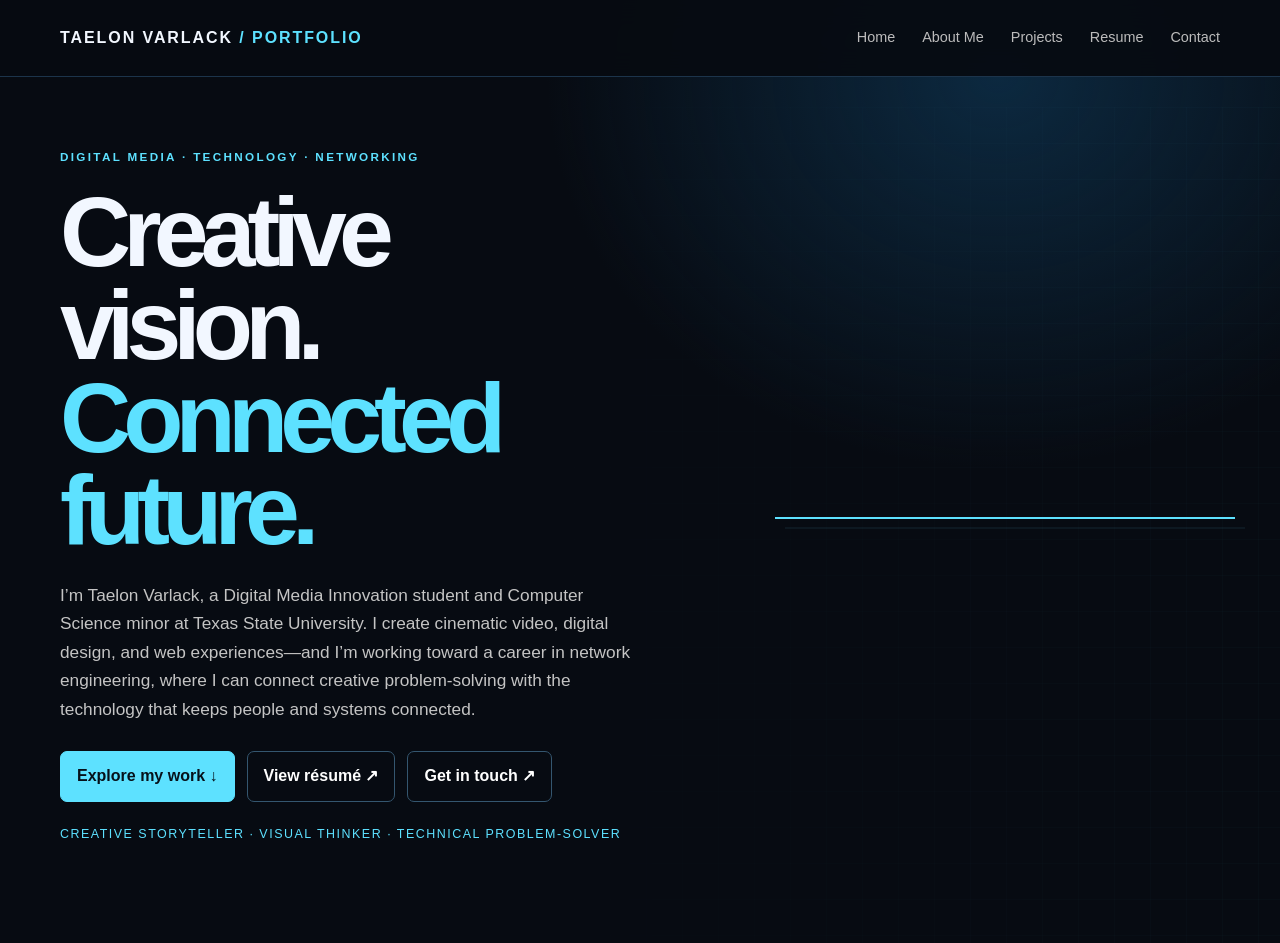
==== commit 46cac7c8: "Update print statement from 'Hello' to 'Goodbye'" ====
--- a/index.html
+++ b/index.html
@@ -1,7 +1,7 @@
 <!DOCTYPE html>
 <html lang="en"><head><meta charset="UTF-8"><meta name="viewport" content="width=device-width,initial-scale=1"><meta name="description" content="Taelon Varlack’s creative technology portfolio: cinematic video, digital design, social media analytics, front-end coding, and technical problem-solving."><title>Taelon Varlack | Creative Tech Portfolio</title>
 <style>
-:root{--bg:#080808;--panel:#141414;--panel2:#1b1b1b;--white:#f7f7f7;--muted:#b7b7b7;--line:#303030;--accent:#e9e9e9;--max:1160px}*{box-sizing:border-box}html{scroll-behavior:smooth;scroll-padding-top:90px}body{margin:0;background:var(--bg);color:var(--white);font-family:Inter,Arial,Helvetica,sans-serif;line-height:1.65}a{color:inherit}button{font:inherit}.wrap{width:min(var(--max),calc(100% - 40px));margin:auto}.topbar{position:sticky;top:0;z-index:20;background:#080808eF;backdrop-filter:blur(14px);border-bottom:1px solid var(--line)}.nav{height:76px;display:flex;align-items:center;justify-content:space-between;gap:20px}.logo{font-size:1rem;letter-spacing:.12em;font-weight:850;text-decoration:none}.logo span{color:#aaa}.navlinks{display:flex;gap:27px}.navlinks a{text-decoration:none;color:#bcbcbc;font-size:.9rem;transition:color .2s}.navlinks a:hover,.navlinks a.active{color:#fff}.menu{display:none;border:1px solid var(--line);background:transparent;color:white;padding:8px 12px;border-radius:7px}.hero{min-height:calc(88vh - 76px);display:grid;grid-template-columns:1.05fr .95fr;align-items:center;gap:60px;padding:70px 0 86px}.eyebrow{text-transform:uppercase;letter-spacing:.2em;font-size:.73rem;color:#bdbdbd;font-weight:800}.hero h1{font-size:clamp(3.4rem,7.7vw,7rem);letter-spacing:-.08em;line-height:.94;margin:20px 0 24px}.hero h1 span{color:#929292}.lead{font-size:1.08rem;color:#c4c4c4;max-width:650px}.actions{display:flex;flex-wrap:wrap;gap:12px;margin-top:28px}.btn{display:inline-flex;align-items:center;justify-content:center;gap:8px;border:1px solid #777;padding:11px 16px;border-radius:7px;text-decoration:none;background:transparent;color:white;font-weight:750;cursor:pointer;transition:background .2s,color .2s,transform .2s}.btn:hover{background:#fff;color:#080808;transform:translateY(-2px)}.btn.solid{background:#f5f5f5;color:#090909;border-color:#f5f5f5}.portrait-wrap{position:relative;max-width:460px;justify-self:end;width:100%}.portrait{width:100%;aspect-ratio:4/5;object-fit:cover;display:block;filter:none;border-radius:2px;box-shadow:0 0 32px #00cfff12}.portrait-wrap:after{content:"";position:absolute;inset:15px -15px -15px 15px;border:1px solid #5d5d5d;z-index:-1}.portrait-caption{margin-top:22px;color:#999;font-size:.78rem;letter-spacing:.12em;text-transform:uppercase}.section{padding:85px 0;border-top:1px solid var(--line)}.sectionhead{display:flex;align-items:end;justify-content:space-between;gap:25px;margin-bottom:34px}.section h2{font-size:clamp(2.2rem,4.7vw,4rem);line-height:1;letter-spacing:-.07em;margin:9px 0 0}.intro{max-width:570px;color:var(--muted);margin:0}.aboutgrid{display:grid;grid-template-columns:1fr 1fr;gap:18px}.aboutcopy,.credential{padding:26px;background:var(--panel);border:1px solid var(--line);border-radius:10px}.aboutcopy p{color:#c5c5c5;margin-top:0}.facts{display:grid;grid-template-columns:repeat(2,1fr);gap:12px;margin-top:24px}.fact{padding:17px;border:1px solid var(--line);border-radius:8px}.fact strong{display:block;font-size:1.55rem}.fact span{font-size:.82rem;color:var(--muted)}.credential h3{margin-top:0}.skilllist{display:flex;flex-wrap:wrap;gap:8px}.skill{border:1px solid #3a3a3a;border-radius:5px;padding:6px 10px;font-size:.83rem;color:#ddd}.filters{display:flex;flex-wrap:wrap;gap:8px;margin-bottom:24px}.filter{background:#121212;border:1px solid #393939;border-radius:999px;padding:8px 14px;color:#c9c9c9;cursor:pointer}.filter.active,.filter:hover{background:#f4f4f4;color:#090909;border-color:#f4f4f4}.projects{display:grid;grid-template-columns:repeat(2,minmax(0,1fr));gap:18px}.project{background:var(--panel);border:1px solid var(--line);border-radius:10px;overflow:hidden;transition:transform .2s,border-color .2s}.project:hover{transform:translateY(-4px);border-color:#777}.project[hidden]{display:none}.projectvisual{height:210px;position:relative;overflow:hidden;background:linear-gradient(135deg,#303030,#101010);display:flex;align-items:end;padding:18px}.projectvisual:before{content:"";position:absolute;width:200px;height:200px;border:1px solid #ffffff26;border-radius:50%;right:-25px;top:-80px}.projectvisual:after{content:"";position:absolute;width:100px;height:100px;border:24px solid #ffffff20;border-radius:50%;right:30px;top:25px}.projectvisual span{position:relative;z-index:1;background:#080808cc;border:1px solid #666;padding:4px 9px;font-size:.72rem;letter-spacing:.08em;text-transform:uppercase;border-radius:3px}.v2{background:linear-gradient(135deg,#333,#131313)}.v3{background:linear-gradient(135deg,#454545,#171717)}.v4{background:linear-gradient(135deg,#242424,#090909)}.magazine-cover-img{position:absolute;inset:0;width:100%;height:100%;object-fit:cover;object-position:top center}.projectvisual.magazine-visual{background:#171717;padding:0}.projectvisual.magazine-visual span{position:absolute;left:18px;bottom:18px}.projectbody{padding:22px}.projectbody h3{font-size:1.3rem;letter-spacing:-.03em;margin:0 0 8px}.projectbody p{color:#bcbcbc;margin:0}.projectmeta{font-size:.78rem;color:#999;margin-top:13px}.projectactions{display:flex;flex-wrap:wrap;gap:9px;margin-top:18px}.projectactions .btn{font-size:.84rem;padding:8px 11px}.exp{display:grid;grid-template-columns:1fr 1fr;gap:18px}.experiencecard{padding:25px;border:1px solid var(--line);background:var(--panel);border-radius:10px}.experiencecard h3{margin:5px 0}.date{font-size:.75rem;letter-spacing:.13em;color:#aaa;font-weight:800}.experiencecard p{color:#bbb}.contactbox{display:grid;grid-template-columns:.9fr 1.1fr;gap:38px}.contactintro p{color:#bdbdbd}.contactform{display:grid;gap:12px}.contactform input,.contactform textarea{background:#111;border:1px solid #3a3a3a;border-radius:6px;color:white;padding:13px 14px;width:100%;font:inherit}.contactform input:focus,.contactform textarea:focus{outline:1px solid #aaa}.contactform textarea{min-height:130px;resize:vertical}.note{color:#888;font-size:.8rem}footer{padding:25px 0;border-top:1px solid var(--line);color:#929292;font-size:.82rem}.foot{display:flex;justify-content:space-between;gap:12px;flex-wrap:wrap}dialog{width:min(580px,calc(100% - 28px));background:#141414;color:#fff;border:1px solid #555;border-radius:10px;padding:0}dialog::backdrop{background:#000c;backdrop-filter:blur(4px)}.modalhead{display:flex;justify-content:space-between;gap:15px;align-items:start;padding:20px 22px;border-bottom:1px solid var(--line)}.modalhead h3{margin:4px 0;font-size:1.4rem}.x{background:transparent;border:1px solid #555;color:white;border-radius:5px;padding:4px 10px;cursor:pointer}.modalbody{padding:22px}.modalbody p{color:#c3c3c3}.toast{position:fixed;bottom:20px;left:50%;transform:translate(-50%,15px);opacity:0;background:#f5f5f5;color:#111;padding:11px 16px;border-radius:6px;transition:.2s;pointer-events:none;z-index:50}.toast.show{opacity:1;transform:translate(-50%,0)}@media(max-width:800px){.hero{gap:35px;grid-template-columns:1fr  .8fr}.projects{grid-template-columns:1fr 1fr}.sectionhead{display:block}.intro{margin-top:12px}.contactbox{grid-template-columns:1fr}.navlinks{gap:14px}}@media(max-width:620px){.wrap{width:calc(100% - 28px)}.nav{height:68px}.menu{display:block}.navlinks{display:none;position:absolute;top:67px;left:0;right:0;background:#0c0c0c;border-bottom:1px solid var(--line);padding:18px 22px;flex-direction:column}.navlinks.open{display:flex}.hero{grid-template-columns:1fr;padding:58px 0 70px;gap:34px}.portrait-wrap{justify-self:start;max-width:360px;width:88%}.hero h1{font-size:clamp(3.5rem,15vw,5.4rem)}.aboutgrid,.exp,.projects{grid-template-columns:1fr}.section{padding:62px 0}.projectvisual{height:180px}.facts{grid-template-columns:1fr 1fr}}@media(prefers-reduced-motion:reduce){html{scroll-behavior:auto}*,*:before,*:after{transition:none}}
+:root{--bg:#080808;--panel:#141414;--panel2:#1b1b1b;--white:#f7f7f7;--muted:#b7b7b7;--line:#303030;--accent:#e9e9e9;--max:1160px}*{box-sizing:border-box}html{scroll-behavior:smooth;scroll-padding-top:90px}body{margin:0;background:var(--bg);color:var(--white);font-family:Inter,Arial,Helvetica,sans-serif;line-height:1.65}a{color:inherit}button{font:inherit}.wrap{width:min(var(--max),calc(100% - 40px));margin:auto}.topbar{position:sticky;top:0;z-index:20;background:#080808eF;backdrop-filter:blur(14px);border-bottom:1px solid var(--line)}.nav{height:76px;display:flex;align-items:center;justify-content:space-between;gap:20px}.logo{font-size:1rem;letter-spacing:.12em;font-weight:850;text-decoration:none}.logo span{color:#aaa}.navlinks{display:flex;gap:27px}.navlinks a{text-decoration:none;color:#bcbcbc;font-size:.9rem;transition:color .2s}.navlinks a:hover,.navlinks a.active{color:#fff}.menu{display:none;border:1px solid var(--line);background:transparent;color:white;padding:8px 12px;border-radius:7px}.hero{min-height:calc(88vh - 76px);display:grid;grid-template-columns:1.05fr .95fr;align-items:center;gap:60px;padding:70px 0 86px}.eyebrow{text-transform:uppercase;letter-spacing:.2em;font-size:.73rem;color:#bdbdbd;font-weight:800}.hero h1{font-size:clamp(3.4rem,7.7vw,7rem);letter-spacing:-.08em;line-height:.94;margin:20px 0 24px}.hero h1 span{color:#929292}.lead{font-size:1.08rem;color:#c4c4c4;max-width:650px}.actions{display:flex;flex-wrap:wrap;gap:12px;margin-top:28px}.btn{display:inline-flex;align-items:center;justify-content:center;gap:8px;border:1px solid #777;padding:11px 16px;border-radius:7px;text-decoration:none;background:transparent;color:white;font-weight:750;cursor:pointer;transition:background .2s,color .2s,transform .2s}.btn:hover{background:#fff;color:#080808;transform:translateY(-2px)}.btn.solid{background:#f5f5f5;color:#090909;border-color:#f5f5f5}.portrait-wrap{position:relative;max-width:460px;justify-self:end;width:100%}.portrait{width:100%;aspect-ratio:4/5;object-fit:cover;display:block;filter:none;border-radius:2px;box-shadow:0 0 32px #00cfff12}.portrait-wrap:after{content:"";position:absolute;inset:15px -15px -15px 15px;border:1px solid #5d5d5d;z-index:-1}.portrait-caption{margin-top:22px;color:#999;font-size:.78rem;letter-spacing:.12em;text-transform:uppercase}.section{padding:85px 0;border-top:1px solid var(--line)}.sectionhead{display:flex;align-items:end;justify-content:space-between;gap:25px;margin-bottom:34px}.section h2{font-size:clamp(2.2rem,4.7vw,4rem);line-height:1;letter-spacing:-.07em;margin:9px 0 0}.intro{max-width:570px;color:var(--muted);margin:0}.aboutgrid{display:grid;grid-template-columns:1fr 1fr;gap:18px}.aboutcopy,.credential{padding:26px;background:var(--panel);border:1px solid var(--line);border-radius:10px}.aboutcopy p{color:#c5c5c5;margin-top:0}.facts{display:grid;grid-template-columns:repeat(2,1fr);gap:12px;margin-top:24px}.fact{padding:17px;border:1px solid var(--line);border-radius:8px}.fact strong{display:block;font-size:1.55rem}.fact span{font-size:.82rem;color:var(--muted)}.credential h3{margin-top:0}.skilllist{display:flex;flex-wrap:wrap;gap:8px}.skill{border:1px solid #3a3a3a;border-radius:5px;padding:6px 10px;font-size:.83rem;color:#ddd}.filters{display:flex;flex-wrap:wrap;gap:8px;margin-bottom:24px}.filter{background:#121212;border:1px solid #393939;border-radius:999px;padding:8px 14px;color:#c9c9c9;cursor:pointer}.filter.active,.filter:hover{background:#f4f4f4;color:#090909;border-color:#f4f4f4}.projects{display:grid;grid-template-columns:repeat(2,minmax(0,1fr));gap:18px}.project{background:var(--panel);border:1px solid var(--line);border-radius:10px;overflow:hidden;transition:transform .2s,border-color .2s}.project:hover{transform:translateY(-4px);border-color:#777}.project[hidden]{display:none}.projectvisual{height:210px;position:relative;overflow:hidden;background:linear-gradient(135deg,#303030,#101010);display:flex;align-items:end;padding:18px}.projectvisual:before{content:"";position:absolute;width:200px;height:200px;border:1px solid #ffffff26;border-radius:50%;right:-25px;top:-80px}.projectvisual:after{content:"";position:absolute;width:100px;height:100px;border:24px solid #ffffff20;border-radius:50%;right:30px;top:25px}.projectvisual span{position:relative;z-index:1;background:#080808cc;border:1px solid #666;padding:4px 9px;font-size:.72rem;letter-spacing:.08em;text-transform:uppercase;border-radius:3px}.v2{background:linear-gradient(135deg,#333,#131313)}.v3{background:linear-gradient(135deg,#454545,#171717)}.v4{background:linear-gradient(135deg,#242424,#090909)}.magazine-cover-img{position:absolute;inset:0;width:100%;height:100%;object-fit:cover;object-position:top center}.projectvisual.magazine-visual{background:#171717;padding:0}.projectvisual.magazine-visual span{position:absolute;left:18px;bottom:18px}.projectbody{padding:22px}.projectbody h3{font-size:1.3rem;letter-spacing:-.03em;margin:0 0 8px}.projectbody p{color:#bcbcbc;margin:0}.projectmeta{font-size:.78rem;color:#999;margin-top:13px}.projectactions{display:flex;flex-wrap:wrap;gap:9px;margin-top:18px}.projectactions .btn{font-size:.84rem;padding:8px 11px}.exp{display:grid;grid-template-columns:1fr 1fr;gap:18px}.experiencecard{padding:25px;border:1px solid var(--line);background:var(--panel);border-radius:10px}.experiencecard h3{margin:5px 0}.date{font-size:.75rem;letter-spacing:.13em;color:#aaa;font-weight:800}.experiencecard p{color:#bbb}.contactbox{display:grid;grid-template-columns:.9fr 1.1fr;gap:38px}.contactintro p{color:#bdbdbd}.contactform{display:grid;gap:12px}.contactform input,.contactform textarea{background:#111;border:1px solid #3a3a3a;border-radius:6px;color:white;padding:13px 14px;width:100%;font:inherit}.contactform input:focus,.contactform textarea:focus{outline:1px solid #aaa}.contactform textarea{min-height:130px;resize:vertical}.note{color:#888;font-size:.8rem}footer{padding:25px 0;border-top:1px solid var(--line);color:#929292;font-size:.82rem}.foot{display:flex;justify-content:space-between;gap:12px;flex-wrap:wrap}dialog{width:min(580px,calc(100% - 28px));background:#141414;color:#fff;border:1px solid #555;border-radius:10px;padding:0}dialog::backdrop{background:#000c;backdrop-filter:blur(4px)}.modalhead{display:flex;justify-content:space-between;gap:15px;align-items:start;padding:20px 22px;border-bottom:1px solid var(--line)}.modalhead h3{margin:4px 0;font-size:1.4rem}.x{background:transparent;border:1px solid #555;color:white;border-radius:5px;padding:4px 10px;cursor:pointer}.modalbody{padding:22px}.modalbody p{color:#c3c3c3}.toast{position:fixed;bottom:20px;left:50%;transform:translate(-50%,15px);opacity:0;background:#f5f5f5;color:#111;padding:11px 16px;border-radius:6px;transition:.2s;pointer-events:none;z-index:50}.toast.show{opacity:1;transform:translate(-50%,0)}@media(max-width:800px){.hero{gap:35px;grid-template-columns:1fr  .8fr}.projects{grid-template-columns:1fr 1fr}.sectionhead{display:block}.intro{margin-top:12px}.contactbox{grid-template-columns:1fr}.navlinks{gap:14px}}@media(max-width:620px){.wrap{width:calc(100% - 28px)}.nav{height:68px}.menu{display:block}.navlinks{display:none;position:absolute;top:67px;left:0;right:0;background:#0c0c0c;border-bottom:1px solid var(--line);padding:18px 22px;flex-direction:column}.navlinks.open{display:flex}.hero{grid-template-columns:1fr;padding:58px 0 70px;gap:34px}.portrait-wrap{justify-self:start;max-width:360px;width:88%}.hero h1{font-size:clamp(3.5rem,15vw,5.4rem)}.aboutgrid,.exp,.projects{grid-template-columns:1fr}.section{padding:62px 0}.projectvisual{height:180px}.facts{grid-template-columns:1fr 1fr}}@media(prefers-reduced-motion:reduce){html{scroll-behavior:auto}*,*:before,*:after{transition:none}}
 
 :root{--bg:#070b12;--panel:#0d1420;--panel2:#111d2c;--white:#f2f7ff;--muted:#a9b8cb;--line:#23374d;--accent:#5de1ff}
 body{background:radial-gradient(ellipse at 78% 8%,#0c2940 0,transparent 32%),var(--bg)}
@@ -22,184 +22,4 @@
 @media(max-width:620px){.navlinks{background:#09111b}}
 </style></head><body>
 <header class="topbar"><div class="wrap nav"><a class="logo" href="#home">TAELON VARLACK<span> / PORTFOLIO</span></a><button class="menu" id="menu" aria-expanded="false">☰ Menu</button><nav class="navlinks" id="nav"><a href="#home">Home</a><a href="#about">About Me</a><a href="#projects">Projects</a><a href="#resume">Resume</a><a href="#contact">Contact</a></nav></div></header>
-<main><section class="wrap hero" id="home"><div><div class="eyebrow">DIGITAL MEDIA · TECHNOLOGY · NETWORKING</div><h1>Creative vision.<br><span>Connected future.</span></h1><p class="lead">I’m Taelon Varlack, a Digital Media Innovation student and Computer Science minor at Texas State University. I create cinematic video, digital design, and web experiences—and I’m working toward a career in network engineering, where I can connect creative problem-solving with the technology that keeps people and systems connected.</p><div class="actions"><a class="btn solid" href="#projects">Explore my work ↓</a><a class="btn" href="resume.pdf" target="_blank" rel="noopener">View résumé ↗</a><a class="btn" href="#contact">Get in touch ↗</a></div><p class="portrait-caption">CREATIVE STORYTELLER · VISUAL THINKER · TECHNICAL PROBLEM-SOLVER</p></div><div class="portrait-wrap"><img class="portrait" src="[data-uri]" alt="Taelon Varlack"></div><div class="portrait-wrap"><img class="portrait" src="portrait.jpg" alt="Taelon Varlack"></div>
-  </section>
-
-  <!-- About Section -->
-  <section class="wrap section" id="about">
-    <div class="sectionhead">
-      <div>
-        <span class="eyebrow">BACKGROUND</span>
-        <h2>About Me</h2>
-      </div>
-      <p class="intro">Blending digital media innovation with core technical foundations in networking and development.</p>
-    </div>
-    <div class="aboutgrid">
-      <div class="aboutcopy">
-        <h3>Creative & Technical Focus</h3>
-        <p>As a student at Texas State University, my work bridges the gap between compelling visual storytelling and the robust network infrastructure required to deliver digital experiences smoothly.</p>
-        <div class="skilllist" style="margin-top: 18px;">
-          <span class="skill">Video Production</span>
-          <span class="skill">Adobe Creative Cloud</span>
-          <span class="skill">HTML / CSS / Bootstrap</span>
-          <span class="skill">Cisco Packet Tracer</span>
-          <span class="skill">Network Engineering Studies</span>
-        </div>
-      </div>
-      <div class="credential">
-        <h3>Education & Goals</h3>
-        <p><strong>Texas State University</strong><br>Digital Media Innovation Major · Computer Science Minor</p>
-        <p style="margin-top: 15px;">Targeting roles in Network Engineering, NOC support, and Cloud Infrastructure along the I-35 corridor and Houston area.</p>
-      </div>
-    </div>
-  </section>
-
-  <!-- Projects Section -->
-  <section class="wrap section" id="projects">
-    <div class="sectionhead">
-      <div>
-        <span class="eyebrow">PORTFOLIO WORK</span>
-        <h2>Featured Projects</h2>
-      </div>
-      <p class="intro">A showcase of digital design publications, research, prototyping, and analytical reporting.</p>
-    </div>
-
-    <div class="projects">
-      <!-- Project 1: Magazine Design Final -->
-      <article class="project">
-        <div class="projectvisual magazine-visual">
-          <img src="magazine-cover.jpg" alt="Magazine Cover" class="magazine-cover-img">
-          <span>Design & Publication</span>
-        </div>
-        <div class="projectbody">
-          <h3>Magazine Design Final</h3>
-          <p>A multi-page editorial design project highlighting advanced layout principles, typography, and visual composition.</p>
-          <div class="projectmeta">Adobe InDesign · Photoshop · Visual Design</div>
-          <div class="projectactions">
-            <a class="btn solid" href="magazine-design-final.pdf" target="_blank" rel="noopener">View PDF ↗</a>
-          </div>
-        </div>
-      </article>
-
-      <!-- Project 2: Analytics Report -->
-      <article class="project">
-        <div class="projectvisual v2">
-          <span>Data & Analytics</span>
-        </div>
-        <div class="projectbody">
-          <h3>Digital Media Analytics Report</h3>
-          <p>In-depth metrics evaluation, audience engagement tracking, and performance reporting for digital media campaigns.</p>
-          <div class="projectmeta">Data Analysis · Metrics · Strategy</div>
-          <div class="projectactions">
-            <a class="btn solid" href="analytics-report.pdf" target="_blank" rel="noopener">View Report ↗</a>
-          </div>
-        </div>
-      </article>
-
-      <!-- Project 3: Research Project Zest -->
-      <article class="project">
-        <div class="projectvisual v3">
-          <span>Research & Innovation</span>
-        </div>
-        <div class="projectbody">
-          <h3>Research Project: Zest</h3>
-          <p>Comprehensive research and documentation detailing project concept, market context, and structured development.</p>
-          <div class="projectmeta">Research · Strategy · Documentation</div>
-          <div class="projectactions">
-            <a class="btn solid" href="Research Project_Zest.pdf" target="_blank" rel="noopener">View Research ↗</a>
-          </div>
-        </div>
-      </article>
-
-      <!-- Project 4: Shortened Zest Summary -->
-      <article class="project">
-        <div class="projectvisual v4">
-          <span>Executive Summary</span>
-        </div>
-        <div class="projectbody">
-          <h3>Zest: Executive Summary</h3>
-          <p>A concise overview and condensed breakdown of the Zest project goals, features, and key takeaways.</p>
-          <div class="projectmeta">Summary · Overview</div>
-          <div class="projectactions">
-            <a class="btn solid" href="Shortened Zest.pdf" target="_blank" rel="noopener">View Summary ↗</a>
-          </div>
-        </div>
-      </article>
-
-      <!-- Project 5: Zest 6-Slide Prototype -->
-      <article class="project">
-        <div class="projectvisual v2">
-          <span>UI / UX Prototype</span>
-        </div>
-        <div class="projectbody">
-          <h3>Zest 6-Slide Prototype</h3>
-          <p>Visual slide deck presentation outlining the core wireframes, user flow, and product prototype concept.</p>
-          <div class="projectmeta">Prototyping · Presentation · UI/UX</div>
-          <div class="projectactions">
-            <a class="btn solid" href="Zest_Fuel_6_Slide_Prototype (1).pdf" target="_blank" rel="noopener">View Slides ↗</a>
-          </div>
-        </div>
-      </article>
-    </div>
-  </section>
-
-  <!-- Resume Section -->
-  <section class="wrap section" id="resume">
-    <div class="sectionhead">
-      <div>
-        <span class="eyebrow">QUALIFICATIONS</span>
-        <h2>Résumé</h2>
-      </div>
-      <p class="intro">Review my complete background, technical skills, and project history.</p>
-    </div>
-    <div class="credential" style="display:flex; justify-content:space-between; align-items:center; flex-wrap:wrap; gap:20px;">
-      <div>
-        <h3>Taelon Varlack - Résumé</h3>
-        <p style="margin:0; color:var(--muted);">Download or view the official résumé PDF.</p>
-      </div>
-      <a class="btn solid" href="resume.pdf" target="_blank" rel="noopener">Open Résumé PDF ↗</a>
-    </div>
-  </section>
-
-  <!-- Contact Section -->
-  <section class="wrap section" id="contact">
-    <div class="sectionhead">
-      <div>
-        <span class="eyebrow">LET'S CONNECT</span>
-        <h2>Get In Touch</h2>
-      </div>
-      <p class="intro">Reach out for collaborations, media projects, or networking opportunities.</p>
-    </div>
-    <div class="contactbox">
-      <div class="contactintro">
-        <p>I am actively looking toward opportunities in digital media production and network engineering. Drop a message and let's connect!</p>
-      </div>
-      <form class="contactform" action="mailto:varlacktaelon@gmail.com" method="post" enctype="text/plain">
-        <input type="text" name="name" placeholder="Your Name" required>
-        <input type="email" name="email" placeholder="Your Email" required>
-        <textarea name="message" placeholder="Your Message" required></textarea>
-        <button type="submit" class="btn solid">Send Message ↗</button>
-      </form>
-    </div>
-  </section>
-</main>
-
-<footer>
-  <div class="wrap foot">
-    <div>© 2026 Taelon Varlack. All rights reserved.</div>
-    <div>Digital Media Innovation &middot; Texas State University</div>
-  </div>
-</footer>
-
-<script>
-  const menu = document.getElementById('menu');
-  const nav = document.getElementById('nav');
-  if (menu && nav) {
-    menu.addEventListener('click', () => {
-      const open = nav.classList.toggle('open');
-      menu.setAttribute('aria-expanded', open);
-    });
-  }
-</script>
-</body>
-</html>
+<main><section class="wrap hero" id="home"><div><div class="eyebrow">DIGITAL MEDIA · TECHNOLOGY · NETWORKING</div><h1>Creative vision.<br><span>Connected future.</span></h1><p class="lead">I’m Taelon Varlack, a Digital Media Innovation student and Computer Science minor at Texas State University. I create cinematic video, digital design, and web experiences—and I’m working toward a career in network engineering, where I can connect creative problem-solving with the technology that keeps people and systems connected.</p><div class="actions"><a class="btn solid" href="#projects">Explore my work ↓</a><a class="btn" href="resume.pdf" target="_blank" rel="noopener">View résumé ↗</a><a class="btn" href="#contact">Get in touch ↗</a></div><p class="portrait-caption">CREATIVE STORYTELLER · VISUAL THINKER · TECHNICAL PROBLEM-SOLVER</p></div><div class="portrait-wrap"><img class="portrait" src="[data-uri]
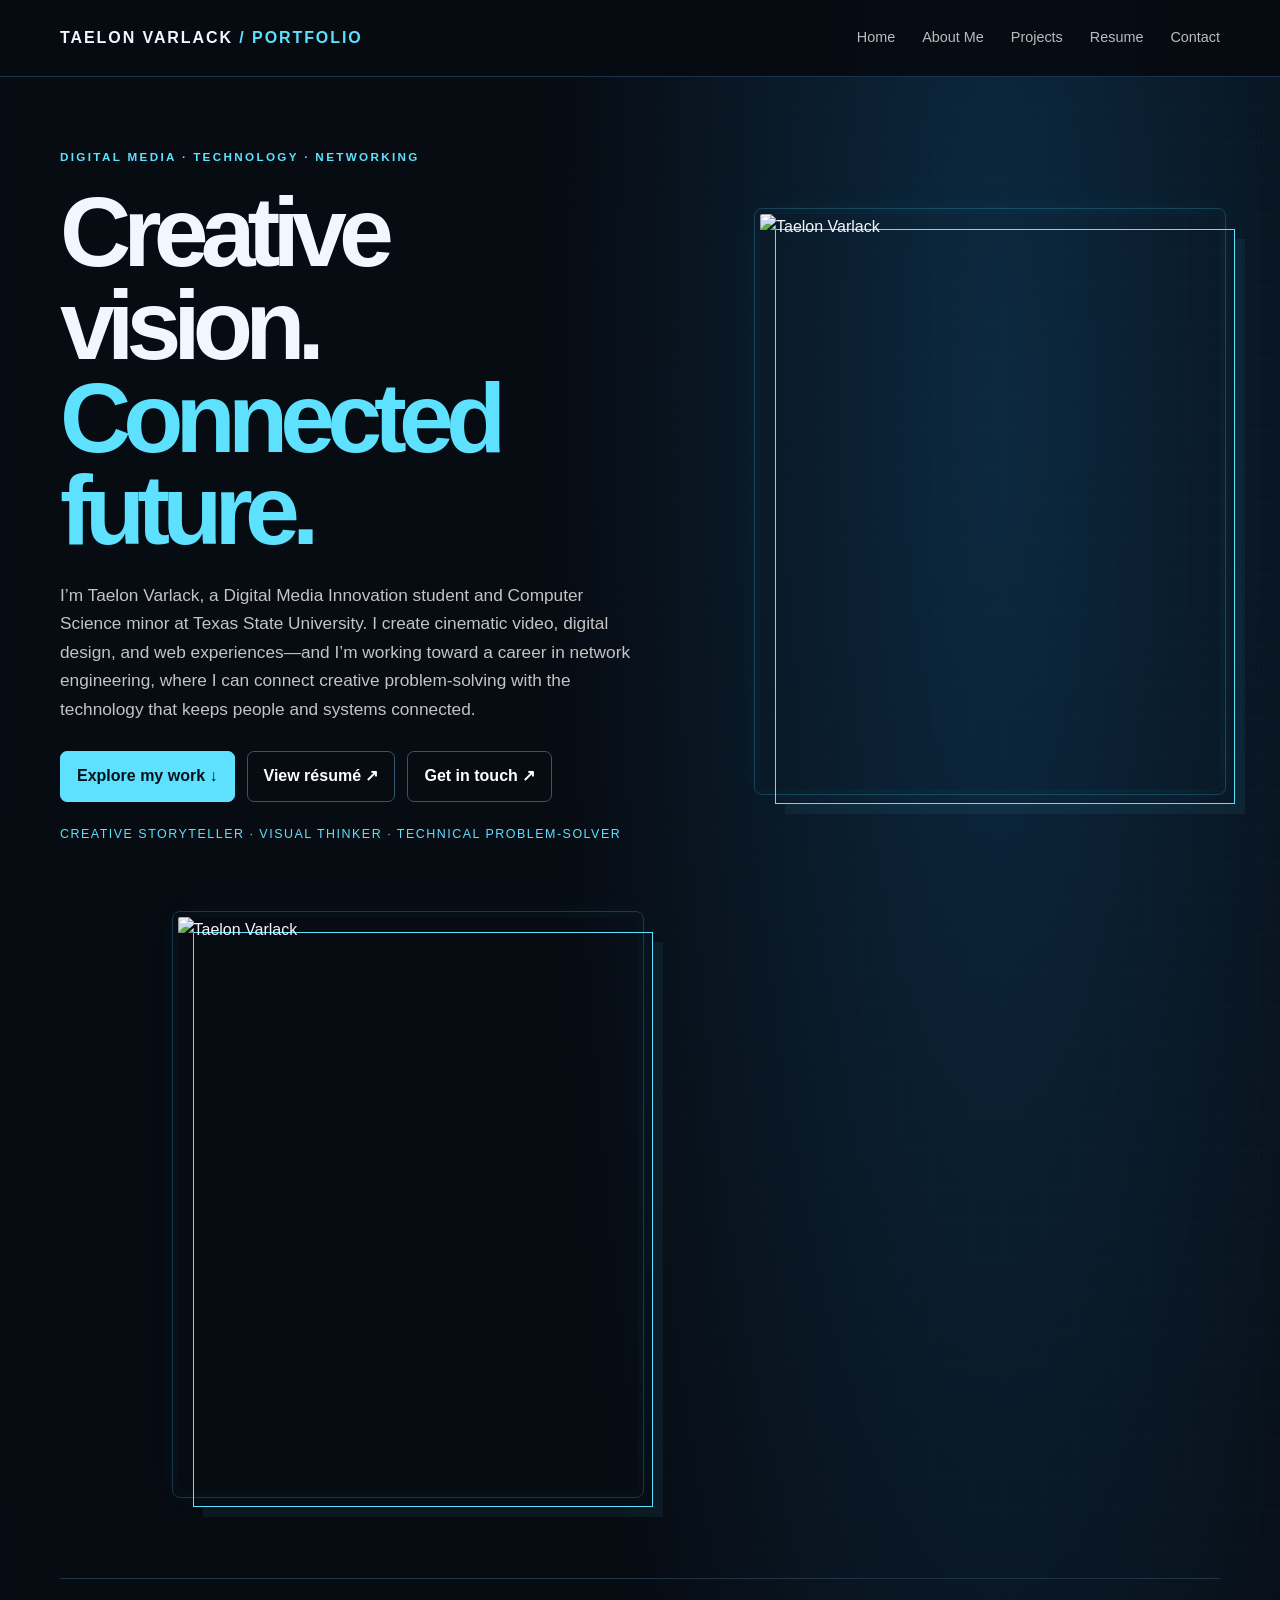
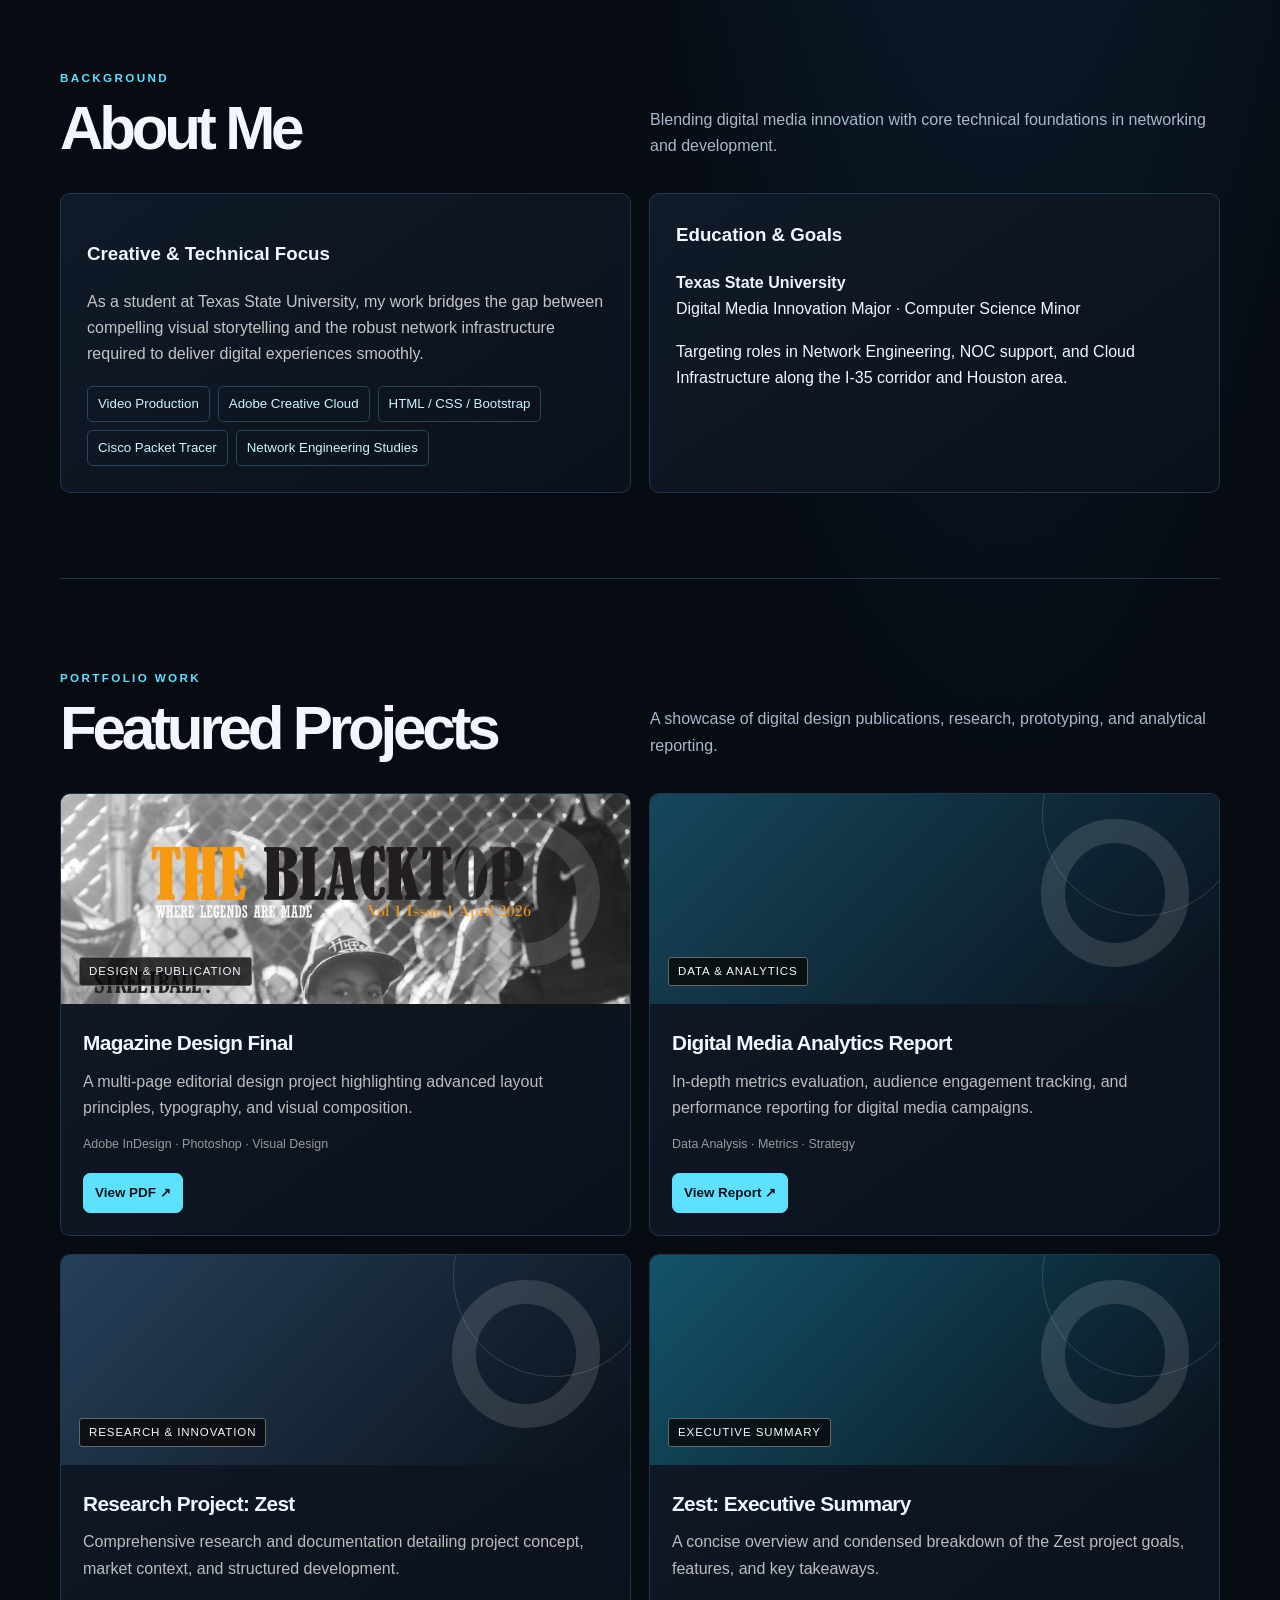
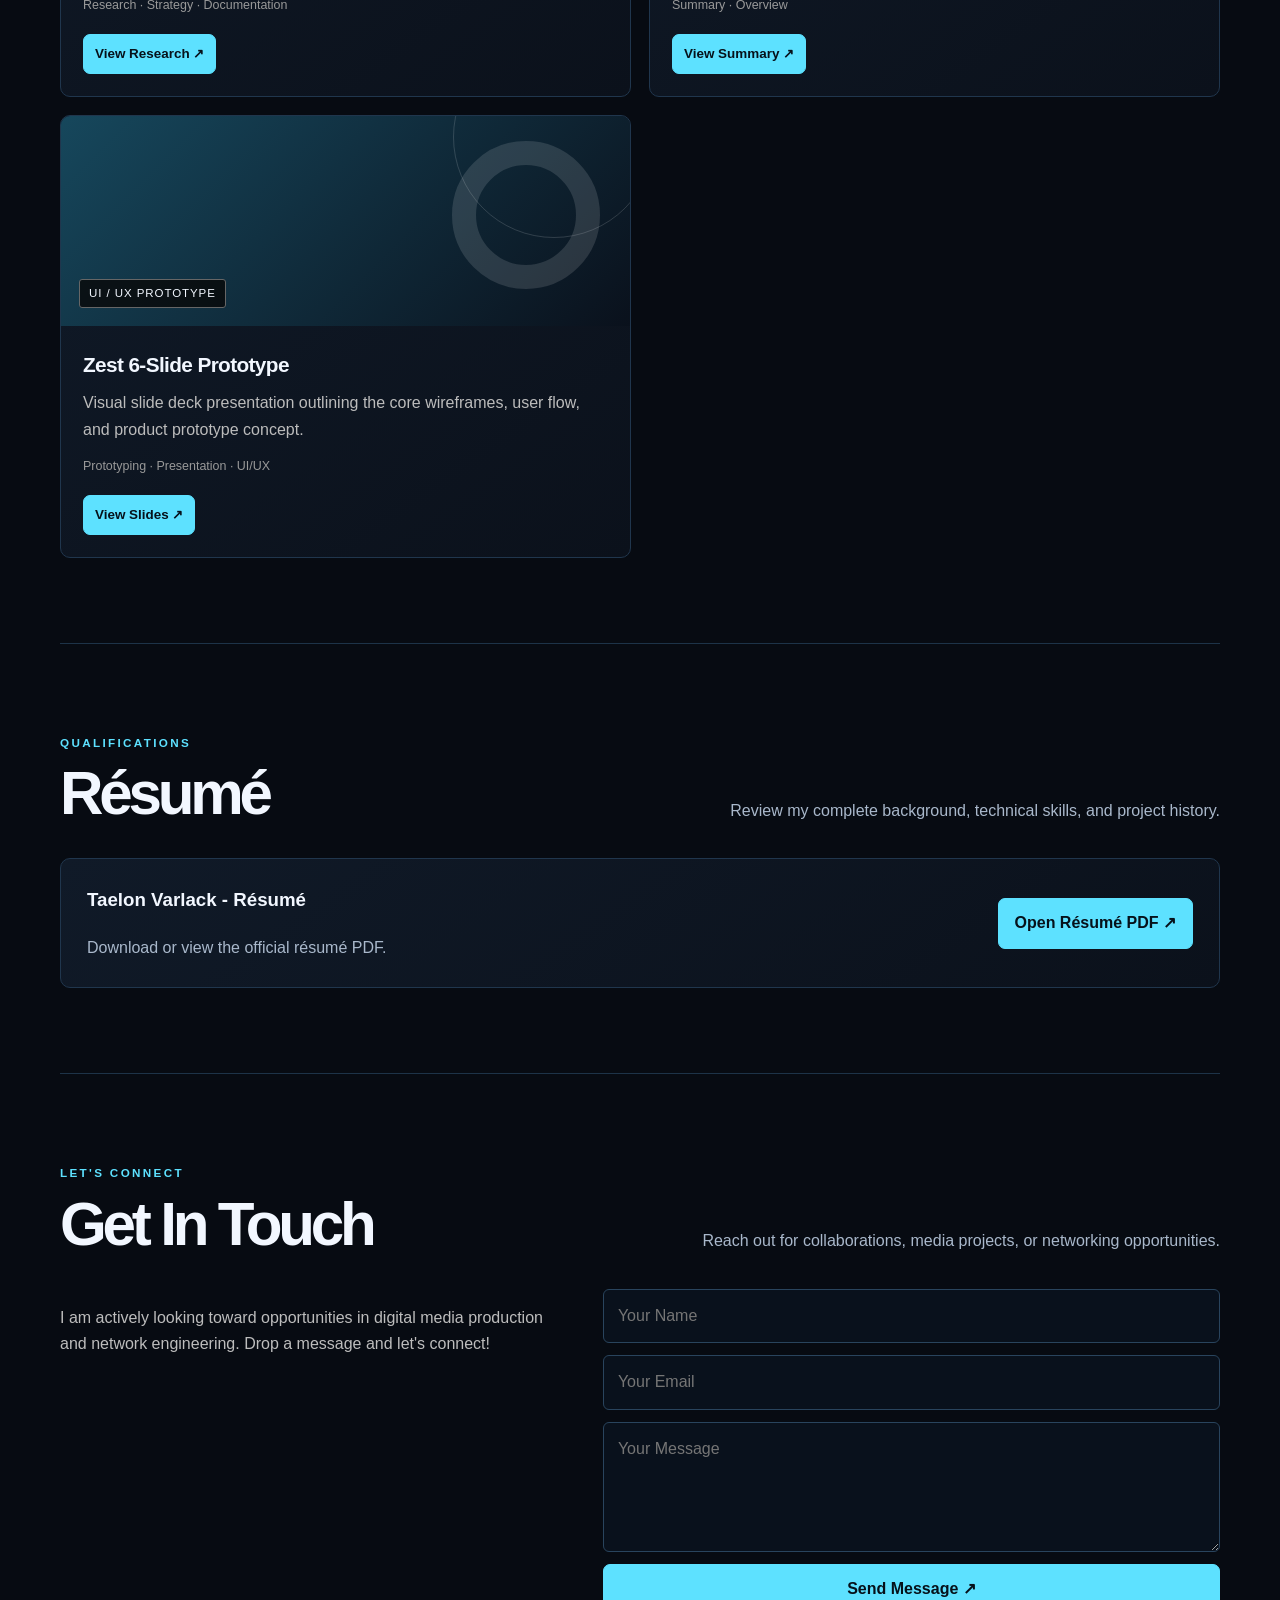
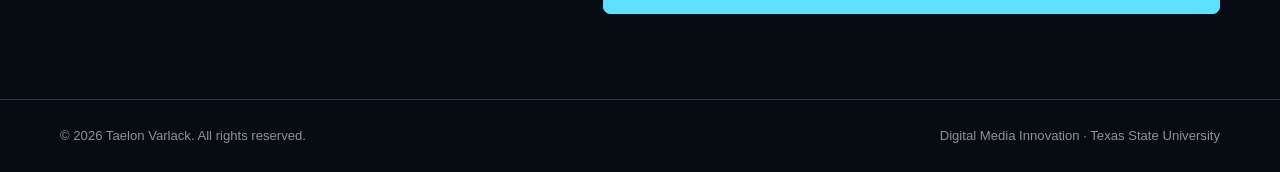
==== commit a1980d3d: "Update print statement to say 'Goodbye World'" ====
--- a/index.html
+++ b/index.html
@@ -1,7 +1,7 @@
 <!DOCTYPE html>
 <html lang="en"><head><meta charset="UTF-8"><meta name="viewport" content="width=device-width,initial-scale=1"><meta name="description" content="Taelon Varlack’s creative technology portfolio: cinematic video, digital design, social media analytics, front-end coding, and technical problem-solving."><title>Taelon Varlack | Creative Tech Portfolio</title>
 <style>
-:root{--bg:#080808;--panel:#141414;--panel2:#1b1b1b;--white:#f7f7f7;--muted:#b7b7b7;--line:#303030;--accent:#e9e9e9;--max:1160px}*{box-sizing:border-box}html{scroll-behavior:smooth;scroll-padding-top:90px}body{margin:0;background:var(--bg);color:var(--white);font-family:Inter,Arial,Helvetica,sans-serif;line-height:1.65}a{color:inherit}button{font:inherit}.wrap{width:min(var(--max),calc(100% - 40px));margin:auto}.topbar{position:sticky;top:0;z-index:20;background:#080808eF;backdrop-filter:blur(14px);border-bottom:1px solid var(--line)}.nav{height:76px;display:flex;align-items:center;justify-content:space-between;gap:20px}.logo{font-size:1rem;letter-spacing:.12em;font-weight:850;text-decoration:none}.logo span{color:#aaa}.navlinks{display:flex;gap:27px}.navlinks a{text-decoration:none;color:#bcbcbc;font-size:.9rem;transition:color .2s}.navlinks a:hover,.navlinks a.active{color:#fff}.menu{display:none;border:1px solid var(--line);background:transparent;color:white;padding:8px 12px;border-radius:7px}.hero{min-height:calc(88vh - 76px);display:grid;grid-template-columns:1.05fr .95fr;align-items:center;gap:60px;padding:70px 0 86px}.eyebrow{text-transform:uppercase;letter-spacing:.2em;font-size:.73rem;color:#bdbdbd;font-weight:800}.hero h1{font-size:clamp(3.4rem,7.7vw,7rem);letter-spacing:-.08em;line-height:.94;margin:20px 0 24px}.hero h1 span{color:#929292}.lead{font-size:1.08rem;color:#c4c4c4;max-width:650px}.actions{display:flex;flex-wrap:wrap;gap:12px;margin-top:28px}.btn{display:inline-flex;align-items:center;justify-content:center;gap:8px;border:1px solid #777;padding:11px 16px;border-radius:7px;text-decoration:none;background:transparent;color:white;font-weight:750;cursor:pointer;transition:background .2s,color .2s,transform .2s}.btn:hover{background:#fff;color:#080808;transform:translateY(-2px)}.btn.solid{background:#f5f5f5;color:#090909;border-color:#f5f5f5}.portrait-wrap{position:relative;max-width:460px;justify-self:end;width:100%}.portrait{width:100%;aspect-ratio:4/5;object-fit:cover;display:block;filter:none;border-radius:2px;box-shadow:0 0 32px #00cfff12}.portrait-wrap:after{content:"";position:absolute;inset:15px -15px -15px 15px;border:1px solid #5d5d5d;z-index:-1}.portrait-caption{margin-top:22px;color:#999;font-size:.78rem;letter-spacing:.12em;text-transform:uppercase}.section{padding:85px 0;border-top:1px solid var(--line)}.sectionhead{display:flex;align-items:end;justify-content:space-between;gap:25px;margin-bottom:34px}.section h2{font-size:clamp(2.2rem,4.7vw,4rem);line-height:1;letter-spacing:-.07em;margin:9px 0 0}.intro{max-width:570px;color:var(--muted);margin:0}.aboutgrid{display:grid;grid-template-columns:1fr 1fr;gap:18px}.aboutcopy,.credential{padding:26px;background:var(--panel);border:1px solid var(--line);border-radius:10px}.aboutcopy p{color:#c5c5c5;margin-top:0}.facts{display:grid;grid-template-columns:repeat(2,1fr);gap:12px;margin-top:24px}.fact{padding:17px;border:1px solid var(--line);border-radius:8px}.fact strong{display:block;font-size:1.55rem}.fact span{font-size:.82rem;color:var(--muted)}.credential h3{margin-top:0}.skilllist{display:flex;flex-wrap:wrap;gap:8px}.skill{border:1px solid #3a3a3a;border-radius:5px;padding:6px 10px;font-size:.83rem;color:#ddd}.filters{display:flex;flex-wrap:wrap;gap:8px;margin-bottom:24px}.filter{background:#121212;border:1px solid #393939;border-radius:999px;padding:8px 14px;color:#c9c9c9;cursor:pointer}.filter.active,.filter:hover{background:#f4f4f4;color:#090909;border-color:#f4f4f4}.projects{display:grid;grid-template-columns:repeat(2,minmax(0,1fr));gap:18px}.project{background:var(--panel);border:1px solid var(--line);border-radius:10px;overflow:hidden;transition:transform .2s,border-color .2s}.project:hover{transform:translateY(-4px);border-color:#777}.project[hidden]{display:none}.projectvisual{height:210px;position:relative;overflow:hidden;background:linear-gradient(135deg,#303030,#101010);display:flex;align-items:end;padding:18px}.projectvisual:before{content:"";position:absolute;width:200px;height:200px;border:1px solid #ffffff26;border-radius:50%;right:-25px;top:-80px}.projectvisual:after{content:"";position:absolute;width:100px;height:100px;border:24px solid #ffffff20;border-radius:50%;right:30px;top:25px}.projectvisual span{position:relative;z-index:1;background:#080808cc;border:1px solid #666;padding:4px 9px;font-size:.72rem;letter-spacing:.08em;text-transform:uppercase;border-radius:3px}.v2{background:linear-gradient(135deg,#333,#131313)}.v3{background:linear-gradient(135deg,#454545,#171717)}.v4{background:linear-gradient(135deg,#242424,#090909)}.magazine-cover-img{position:absolute;inset:0;width:100%;height:100%;object-fit:cover;object-position:top center}.projectvisual.magazine-visual{background:#171717;padding:0}.projectvisual.magazine-visual span{position:absolute;left:18px;bottom:18px}.projectbody{padding:22px}.projectbody h3{font-size:1.3rem;letter-spacing:-.03em;margin:0 0 8px}.projectbody p{color:#bcbcbc;margin:0}.projectmeta{font-size:.78rem;color:#999;margin-top:13px}.projectactions{display:flex;flex-wrap:wrap;gap:9px;margin-top:18px}.projectactions .btn{font-size:.84rem;padding:8px 11px}.exp{display:grid;grid-template-columns:1fr 1fr;gap:18px}.experiencecard{padding:25px;border:1px solid var(--line);background:var(--panel);border-radius:10px}.experiencecard h3{margin:5px 0}.date{font-size:.75rem;letter-spacing:.13em;color:#aaa;font-weight:800}.experiencecard p{color:#bbb}.contactbox{display:grid;grid-template-columns:.9fr 1.1fr;gap:38px}.contactintro p{color:#bdbdbd}.contactform{display:grid;gap:12px}.contactform input,.contactform textarea{background:#111;border:1px solid #3a3a3a;border-radius:6px;color:white;padding:13px 14px;width:100%;font:inherit}.contactform input:focus,.contactform textarea:focus{outline:1px solid #aaa}.contactform textarea{min-height:130px;resize:vertical}.note{color:#888;font-size:.8rem}footer{padding:25px 0;border-top:1px solid var(--line);color:#929292;font-size:.82rem}.foot{display:flex;justify-content:space-between;gap:12px;flex-wrap:wrap}dialog{width:min(580px,calc(100% - 28px));background:#141414;color:#fff;border:1px solid #555;border-radius:10px;padding:0}dialog::backdrop{background:#000c;backdrop-filter:blur(4px)}.modalhead{display:flex;justify-content:space-between;gap:15px;align-items:start;padding:20px 22px;border-bottom:1px solid var(--line)}.modalhead h3{margin:4px 0;font-size:1.4rem}.x{background:transparent;border:1px solid #555;color:white;border-radius:5px;padding:4px 10px;cursor:pointer}.modalbody{padding:22px}.modalbody p{color:#c3c3c3}.toast{position:fixed;bottom:20px;left:50%;transform:translate(-50%,15px);opacity:0;background:#f5f5f5;color:#111;padding:11px 16px;border-radius:6px;transition:.2s;pointer-events:none;z-index:50}.toast.show{opacity:1;transform:translate(-50%,0)}@media(max-width:800px){.hero{gap:35px;grid-template-columns:1fr  .8fr}.projects{grid-template-columns:1fr 1fr}.sectionhead{display:block}.intro{margin-top:12px}.contactbox{grid-template-columns:1fr}.navlinks{gap:14px}}@media(max-width:620px){.wrap{width:calc(100% - 28px)}.nav{height:68px}.menu{display:block}.navlinks{display:none;position:absolute;top:67px;left:0;right:0;background:#0c0c0c;border-bottom:1px solid var(--line);padding:18px 22px;flex-direction:column}.navlinks.open{display:flex}.hero{grid-template-columns:1fr;padding:58px 0 70px;gap:34px}.portrait-wrap{justify-self:start;max-width:360px;width:88%}.hero h1{font-size:clamp(3.5rem,15vw,5.4rem)}.aboutgrid,.exp,.projects{grid-template-columns:1fr}.section{padding:62px 0}.projectvisual{height:180px}.facts{grid-template-columns:1fr 1fr}}@media(prefers-reduced-motion:reduce){html{scroll-behavior:auto}*,*:before,*:after{transition:none}}
+:root{--bg:#080808;--panel:#141414;--panel2:#1b1b1b;--white:#f7f7f7;--muted:#b7b7b7;--line:#303030;--accent:#e9e9e9;--max:1160px}*{box-sizing:border-box}html{scroll-behavior:smooth;scroll-padding-top:90px}body{margin:0;background:var(--bg);color:var(--white);font-family:Inter,Arial,Helvetica,sans-serif;line-height:1.65}a{color:inherit}button{font:inherit}.wrap{width:min(var(--max),calc(100% - 40px));margin:auto}.topbar{position:sticky;top:0;z-index:20;background:#080808eF;backdrop-filter:blur(14px);border-bottom:1px solid var(--line)}.nav{height:76px;display:flex;align-items:center;justify-content:space-between;gap:20px}.logo{font-size:1rem;letter-spacing:.12em;font-weight:850;text-decoration:none}.logo span{color:#aaa}.navlinks{display:flex;gap:27px}.navlinks a{text-decoration:none;color:#bcbcbc;font-size:.9rem;transition:color .2s}.navlinks a:hover,.navlinks a.active{color:#fff}.menu{display:none;border:1px solid var(--line);background:transparent;color:white;padding:8px 12px;border-radius:7px}.hero{min-height:calc(88vh - 76px);display:grid;grid-template-columns:1.05fr .95fr;align-items:center;gap:60px;padding:70px 0 86px}.eyebrow{text-transform:uppercase;letter-spacing:.2em;font-size:.73rem;color:#bdbdbd;font-weight:800}.hero h1{font-size:clamp(3.4rem,7.7vw,7rem);letter-spacing:-.08em;line-height:.94;margin:20px 0 24px}.hero h1 span{color:#929292}.lead{font-size:1.08rem;color:#c4c4c4;max-width:650px}.actions{display:flex;flex-wrap:wrap;gap:12px;margin-top:28px}.btn{display:inline-flex;align-items:center;justify-content:center;gap:8px;border:1px solid #777;padding:11px 16px;border-radius:7px;text-decoration:none;background:transparent;color:white;font-weight:750;cursor:pointer;transition:background .2s,color .2s,transform .2s}.btn:hover{background:#fff;color:#080808;transform:translateY(-2px)}.btn.solid{background:#f5f5f5;color:#090909;border-color:#f5f5f5}.portrait-wrap{position:relative;max-width:460px;justify-self:end;width:100%}.portrait{width:100%;aspect-ratio:4/5;object-fit:cover;display:block;filter:none;border-radius:2px;box-shadow:0 0 32px #00cfff12}.portrait-wrap:after{content:"";position:absolute;inset:15px -15px -15px 15px;border:1px solid #5d5d5d;z-index:-1}.portrait-caption{margin-top:22px;color:#999;font-size:.78rem;letter-spacing:.12em;text-transform:uppercase}.section{padding:85px 0;border-top:1px solid var(--line)}.sectionhead{display:flex;align-items:end;justify-content:space-between;gap:25px;margin-bottom:34px}.section h2{font-size:clamp(2.2rem,4.7vw,4rem);line-height:1;letter-spacing:-.07em;margin:9px 0 0}.intro{max-width:570px;color:var(--muted);margin:0}.aboutgrid{display:grid;grid-template-columns:1fr 1fr;gap:18px}.aboutcopy,.credential{padding:26px;background:var(--panel);border:1px solid var(--line);border-radius:10px}.aboutcopy p{color:#c5c5c5;margin-top:0}.facts{display:grid;grid-template-columns:repeat(2,1fr);gap:12px;margin-top:24px}.fact{padding:17px;border:1px solid var(--line);border-radius:8px}.fact strong{display:block;font-size:1.55rem}.fact span{font-size:.82rem;color:var(--muted)}.credential h3{margin-top:0}.skilllist{display:flex;flex-wrap:wrap;gap:8px}.skill{border:1px solid #3a3a3a;border-radius:5px;padding:6px 10px;font-size:.83rem;color:#ddd}.filters{display:flex;flex-wrap:wrap;gap:8px;margin-bottom:24px}.filter{background:#121212;border:1px solid #393939;border-radius:999px;padding:8px 14px;color:#c9c9c9;cursor:pointer}.filter.active,.filter:hover{background:#f4f4f4;color:#090909;border-color:#f4f4f4}.projects{display:grid;grid-template-columns:repeat(2,minmax(0,1fr));gap:18px}.project{background:var(--panel);border:1px solid var(--line);border-radius:10px;overflow:hidden;transition:transform .2s,border-color .2s}.project:hover{transform:translateY(-4px);border-color:#777}.project[hidden]{display:none}.projectvisual{height:210px;position:relative;overflow:hidden;background:linear-gradient(135deg,#303030,#101010);display:flex;align-items:end;padding:18px}.projectvisual:before{content:"";position:absolute;width:200px;height:200px;border:1px solid #ffffff26;border-radius:50%;right:-25px;top:-80px}.projectvisual:after{content:"";position:absolute;width:100px;height:100px;border:24px solid #ffffff20;border-radius:50%;right:30px;top:25px}.projectvisual span{position:relative;z-index:1;background:#080808cc;border:1px solid #666;padding:4px 9px;font-size:.72rem;letter-spacing:.08em;text-transform:uppercase;border-radius:3px}.v2{background:linear-gradient(135deg,#333,#131313)}.v3{background:linear-gradient(135deg,#454545,#171717)}.v4{background:linear-gradient(135deg,#242424,#090909)}.magazine-cover-img{position:absolute;inset:0;width:100%;height:100%;object-fit:cover;object-position:top center}.projectvisual.magazine-visual{background:#171717;padding:0}.projectvisual.magazine-visual span{position:absolute;left:18px;bottom:18px}.projectbody{padding:22px}.projectbody h3{font-size:1.3rem;letter-spacing:-.03em;margin:0 0 8px}.projectbody p{color:#bcbcbc;margin:0}.projectmeta{font-size:.78rem;color:#999;margin-top:13px}.projectactions{display:flex;flex-wrap:wrap;gap:9px;margin-top:18px}.projectactions .btn{font-size:.84rem;padding:8px 11px}.exp{display:grid;grid-template-columns:1fr 1fr;gap:18px}.experiencecard{padding:25px;border:1px solid var(--line);background:var(--panel);border-radius:10px}.experiencecard h3{margin:5px 0}.date{font-size:.75rem;letter-spacing:.13em;color:#aaa;font-weight:800}.experiencecard p{color:#bbb}.contactbox{display:grid;grid-template-columns:.9fr 1.1fr;gap:38px}.contactintro p{color:#bdbdbd}.contactform{display:grid;gap:12px}.contactform input,.contactform textarea{background:#111;border:1px solid #3a3a3a;border-radius:6px;color:white;padding:13px 14px;width:100%;font:inherit}.contactform input:focus,.contactform textarea:focus{outline:1px solid #aaa}.contactform textarea{min-height:130px;resize:vertical}.note{color:#888;font-size:.8rem}footer{padding:25px 0;border-top:1px solid var(--line);color:#929292;font-size:.82rem}.foot{display:flex;justify-content:space-between;gap:12px;flex-wrap:wrap}dialog{width:min(580px,calc(100% - 28px));background:#141414;color:#fff;border:1px solid #555;border-radius:10px;padding:0}dialog::backdrop{background:#000c;backdrop-filter:blur(4px)}.modalhead{display:flex;justify-content:space-between;gap:15px;align-items:start;padding:20px 22px;border-bottom:1px solid var(--line)}.modalhead h3{margin:4px 0;font-size:1.4rem}.x{background:transparent;border:1px solid #555;color:white;border-radius:5px;padding:4px 10px;cursor:pointer}.modalbody{padding:22px}.modalbody p{color:#c3c3c3}.toast{position:fixed;bottom:20px;left:50%;transform:translate(-50%,15px);opacity:0;background:#f5f5f5;color:#111;padding:11px 16px;border-radius:6px;transition:.2s;pointer-events:none;z-index:50}.toast.show{opacity:1;transform:translate(-50%,0)}@media(max-width:800px){.hero{gap:35px;grid-template-columns:1fr  .8fr}.projects{grid-template-columns:1fr 1fr}.sectionhead{display:block}.intro{margin-top:12px}.contactbox{grid-template-columns:1fr}.navlinks{gap:14px}}@media(max-width:620px){.wrap{width:calc(100% - 28px)}.nav{height:68px}.menu{display:block}.navlinks{display:none;position:absolute;top:67px;left:0;right:0;background:#0c0c0c;border-bottom:1px solid var(--line);padding:18px 22px;flex-direction:column}.navlinks.open{display:flex}.hero{grid-template-columns:1fr;padding:58px 0 70px;gap:34px}.portrait-wrap{justify-self:start;max-width:360px;width:88%}.hero h1{font-size:clamp(3.5rem,15vw,5.4rem)}.aboutgrid,.exp,.projects{grid-template-columns:1fr}.section{padding:62px 0}.projectvisual{height:180px}.facts{grid-template-columns:1fr 1fr}}@media(prefers-reduced-motion:reduce){html{scroll-behavior:auto}*,*:before,*:after{transition:none}}
 
 :root{--bg:#070b12;--panel:#0d1420;--panel2:#111d2c;--white:#f2f7ff;--muted:#a9b8cb;--line:#23374d;--accent:#5de1ff}
 body{background:radial-gradient(ellipse at 78% 8%,#0c2940 0,transparent 32%),var(--bg)}
@@ -22,4 +22,184 @@
 @media(max-width:620px){.navlinks{background:#09111b}}
 </style></head><body>
 <header class="topbar"><div class="wrap nav"><a class="logo" href="#home">TAELON VARLACK<span> / PORTFOLIO</span></a><button class="menu" id="menu" aria-expanded="false">☰ Menu</button><nav class="navlinks" id="nav"><a href="#home">Home</a><a href="#about">About Me</a><a href="#projects">Projects</a><a href="#resume">Resume</a><a href="#contact">Contact</a></nav></div></header>
-<main><section class="wrap hero" id="home"><div><div class="eyebrow">DIGITAL MEDIA · TECHNOLOGY · NETWORKING</div><h1>Creative vision.<br><span>Connected future.</span></h1><p class="lead">I’m Taelon Varlack, a Digital Media Innovation student and Computer Science minor at Texas State University. I create cinematic video, digital design, and web experiences—and I’m working toward a career in network engineering, where I can connect creative problem-solving with the technology that keeps people and systems connected.</p><div class="actions"><a class="btn solid" href="#projects">Explore my work ↓</a><a class="btn" href="resume.pdf" target="_blank" rel="noopener">View résumé ↗</a><a class="btn" href="#contact">Get in touch ↗</a></div><p class="portrait-caption">CREATIVE STORYTELLER · VISUAL THINKER · TECHNICAL PROBLEM-SOLVER</p></div><div class="portrait-wrap"><img class="portrait" src="[data-uri]
+<main><section class="wrap hero" id="home"><div><div class="eyebrow">DIGITAL MEDIA · TECHNOLOGY · NETWORKING</div><h1>Creative vision.<br><span>Connected future.</span></h1><p class="lead">I’m Taelon Varlack, a Digital Media Innovation student and Computer Science minor at Texas State University. I create cinematic video, digital design, and web experiences—and I’m working toward a career in network engineering, where I can connect creative problem-solving with the technology that keeps people and systems connected.</p><div class="actions"><a class="btn solid" href="#projects">Explore my work ↓</a><a class="btn" href="resume.pdf" target="_blank" rel="noopener">View résumé ↗</a><a class="btn" href="#contact">Get in touch ↗</a></div><p class="portrait-caption">CREATIVE STORYTELLER · VISUAL THINKER · TECHNICAL PROBLEM-SOLVER</p></div><div class="portrait-wrap"><img class="portrait" src="[data-uri]" alt="Taelon Varlack"></div><div class="portrait-wrap"><img class="portrait" src="[data-uri]" alt="Taelon Varlack"></div>
+  </section>
+
+  <!-- About Section -->
+  <section class="wrap section" id="about">
+    <div class="sectionhead">
+      <div>
+        <span class="eyebrow">BACKGROUND</span>
+        <h2>About Me</h2>
+      </div>
+      <p class="intro">Blending digital media innovation with core technical foundations in networking and development.</p>
+    </div>
+    <div class="aboutgrid">
+      <div class="aboutcopy">
+        <h3>Creative & Technical Focus</h3>
+        <p>As a student at Texas State University, my work bridges the gap between compelling visual storytelling and the robust network infrastructure required to deliver digital experiences smoothly.</p>
+        <div class="skilllist" style="margin-top: 18px;">
+          <span class="skill">Video Production</span>
+          <span class="skill">Adobe Creative Cloud</span>
+          <span class="skill">HTML / CSS / Bootstrap</span>
+          <span class="skill">Cisco Packet Tracer</span>
+          <span class="skill">Network Engineering Studies</span>
+        </div>
+      </div>
+      <div class="credential">
+        <h3>Education & Goals</h3>
+        <p><strong>Texas State University</strong><br>Digital Media Innovation Major · Computer Science Minor</p>
+        <p style="margin-top: 15px;">Targeting roles in Network Engineering, NOC support, and Cloud Infrastructure along the I-35 corridor and Houston area.</p>
+      </div>
+    </div>
+  </section>
+
+  <!-- Projects Section -->
+  <section class="wrap section" id="projects">
+    <div class="sectionhead">
+      <div>
+        <span class="eyebrow">PORTFOLIO WORK</span>
+        <h2>Featured Projects</h2>
+      </div>
+      <p class="intro">A showcase of digital design publications, research, prototyping, and analytical reporting.</p>
+    </div>
+
+    <div class="projects">
+      <!-- Project 1: Magazine Design Final -->
+      <article class="project">
+        <div class="projectvisual magazine-visual">
+          <img src="magazine-cover.jpg" alt="Magazine Cover" class="magazine-cover-img">
+          <span>Design & Publication</span>
+        </div>
+        <div class="projectbody">
+          <h3>Magazine Design Final</h3>
+          <p>A multi-page editorial design project highlighting advanced layout principles, typography, and visual composition.</p>
+          <div class="projectmeta">Adobe InDesign · Photoshop · Visual Design</div>
+          <div class="projectactions">
+            <a class="btn solid" href="magazine-design-final.pdf" target="_blank" rel="noopener">View PDF ↗</a>
+          </div>
+        </div>
+      </article>
+
+      <!-- Project 2: Analytics Report -->
+      <article class="project">
+        <div class="projectvisual v2">
+          <span>Data & Analytics</span>
+        </div>
+        <div class="projectbody">
+          <h3>Digital Media Analytics Report</h3>
+          <p>In-depth metrics evaluation, audience engagement tracking, and performance reporting for digital media campaigns.</p>
+          <div class="projectmeta">Data Analysis · Metrics · Strategy</div>
+          <div class="projectactions">
+            <a class="btn solid" href="analytics-report.pdf" target="_blank" rel="noopener">View Report ↗</a>
+          </div>
+        </div>
+      </article>
+
+      <!-- Project 3: Research Project Zest -->
+      <article class="project">
+        <div class="projectvisual v3">
+          <span>Research & Innovation</span>
+        </div>
+        <div class="projectbody">
+          <h3>Research Project: Zest</h3>
+          <p>Comprehensive research and documentation detailing project concept, market context, and structured development.</p>
+          <div class="projectmeta">Research · Strategy · Documentation</div>
+          <div class="projectactions">
+            <a class="btn solid" href="Research Project_Zest.pdf" target="_blank" rel="noopener">View Research ↗</a>
+          </div>
+        </div>
+      </article>
+
+      <!-- Project 4: Shortened Zest Summary -->
+      <article class="project">
+        <div class="projectvisual v4">
+          <span>Executive Summary</span>
+        </div>
+        <div class="projectbody">
+          <h3>Zest: Executive Summary</h3>
+          <p>A concise overview and condensed breakdown of the Zest project goals, features, and key takeaways.</p>
+          <div class="projectmeta">Summary · Overview</div>
+          <div class="projectactions">
+            <a class="btn solid" href="Shortened Zest.pdf" target="_blank" rel="noopener">View Summary ↗</a>
+          </div>
+        </div>
+      </article>
+
+      <!-- Project 5: Zest 6-Slide Prototype -->
+      <article class="project">
+        <div class="projectvisual v2">
+          <span>UI / UX Prototype</span>
+        </div>
+        <div class="projectbody">
+          <h3>Zest 6-Slide Prototype</h3>
+          <p>Visual slide deck presentation outlining the core wireframes, user flow, and product prototype concept.</p>
+          <div class="projectmeta">Prototyping · Presentation · UI/UX</div>
+          <div class="projectactions">
+            <a class="btn solid" href="Zest_Fuel_6_Slide_Prototype (1).pdf" target="_blank" rel="noopener">View Slides ↗</a>
+          </div>
+        </div>
+      </article>
+    </div>
+  </section>
+
+  <!-- Resume Section -->
+  <section class="wrap section" id="resume">
+    <div class="sectionhead">
+      <div>
+        <span class="eyebrow">QUALIFICATIONS</span>
+        <h2>Résumé</h2>
+      </div>
+      <p class="intro">Review my complete background, technical skills, and project history.</p>
+    </div>
+    <div class="credential" style="display:flex; justify-content:space-between; align-items:center; flex-wrap:wrap; gap:20px;">
+      <div>
+        <h3>Taelon Varlack - Résumé</h3>
+        <p style="margin:0; color:var(--muted);">Download or view the official résumé PDF.</p>
+      </div>
+      <a class="btn solid" href="resume.pdf" target="_blank" rel="noopener">Open Résumé PDF ↗</a>
+    </div>
+  </section>
+
+  <!-- Contact Section -->
+  <section class="wrap section" id="contact">
+    <div class="sectionhead">
+      <div>
+        <span class="eyebrow">LET'S CONNECT</span>
+        <h2>Get In Touch</h2>
+      </div>
+      <p class="intro">Reach out for collaborations, media projects, or networking opportunities.</p>
+    </div>
+    <div class="contactbox">
+      <div class="contactintro">
+        <p>I am actively looking toward opportunities in digital media production and network engineering. Drop a message and let's connect!</p>
+      </div>
+      <form class="contactform" action="mailto:varlacktaelon@gmail.com" method="post" enctype="text/plain">
+        <input type="text" name="name" placeholder="Your Name" required>
+        <input type="email" name="email" placeholder="Your Email" required>
+        <textarea name="message" placeholder="Your Message" required></textarea>
+        <button type="submit" class="btn solid">Send Message ↗</button>
+      </form>
+    </div>
+  </section>
+</main>
+
+<footer>
+  <div class="wrap foot">
+    <div>© 2026 Taelon Varlack. All rights reserved.</div>
+    <div>Digital Media Innovation &middot; Texas State University</div>
+  </div>
+</footer>
+
+<script>
+  const menu = document.getElementById('menu');
+  const nav = document.getElementById('nav');
+  if (menu && nav) {
+    menu.addEventListener('click', () => {
+      const open = nav.classList.toggle('open');
+      menu.setAttribute('aria-expanded', open);
+    });
+  }
+</script>
+</body>
+</html>
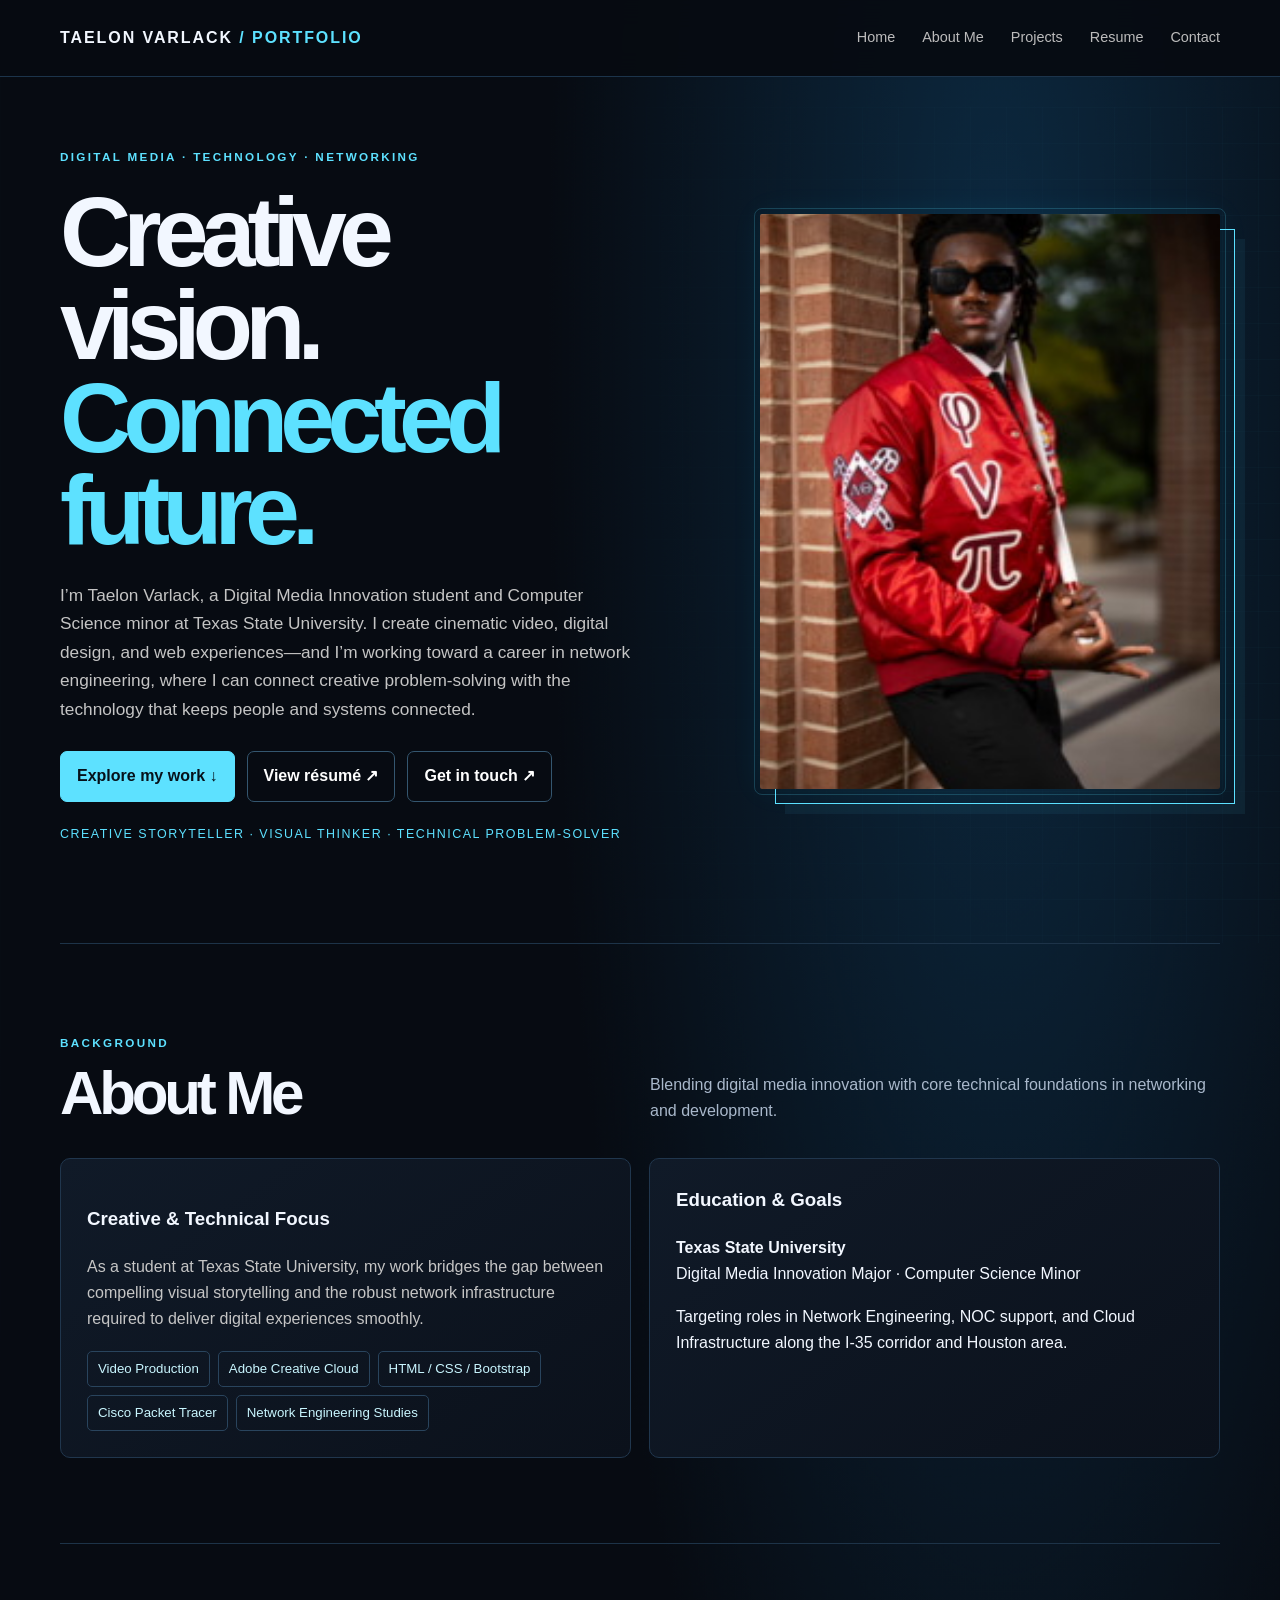
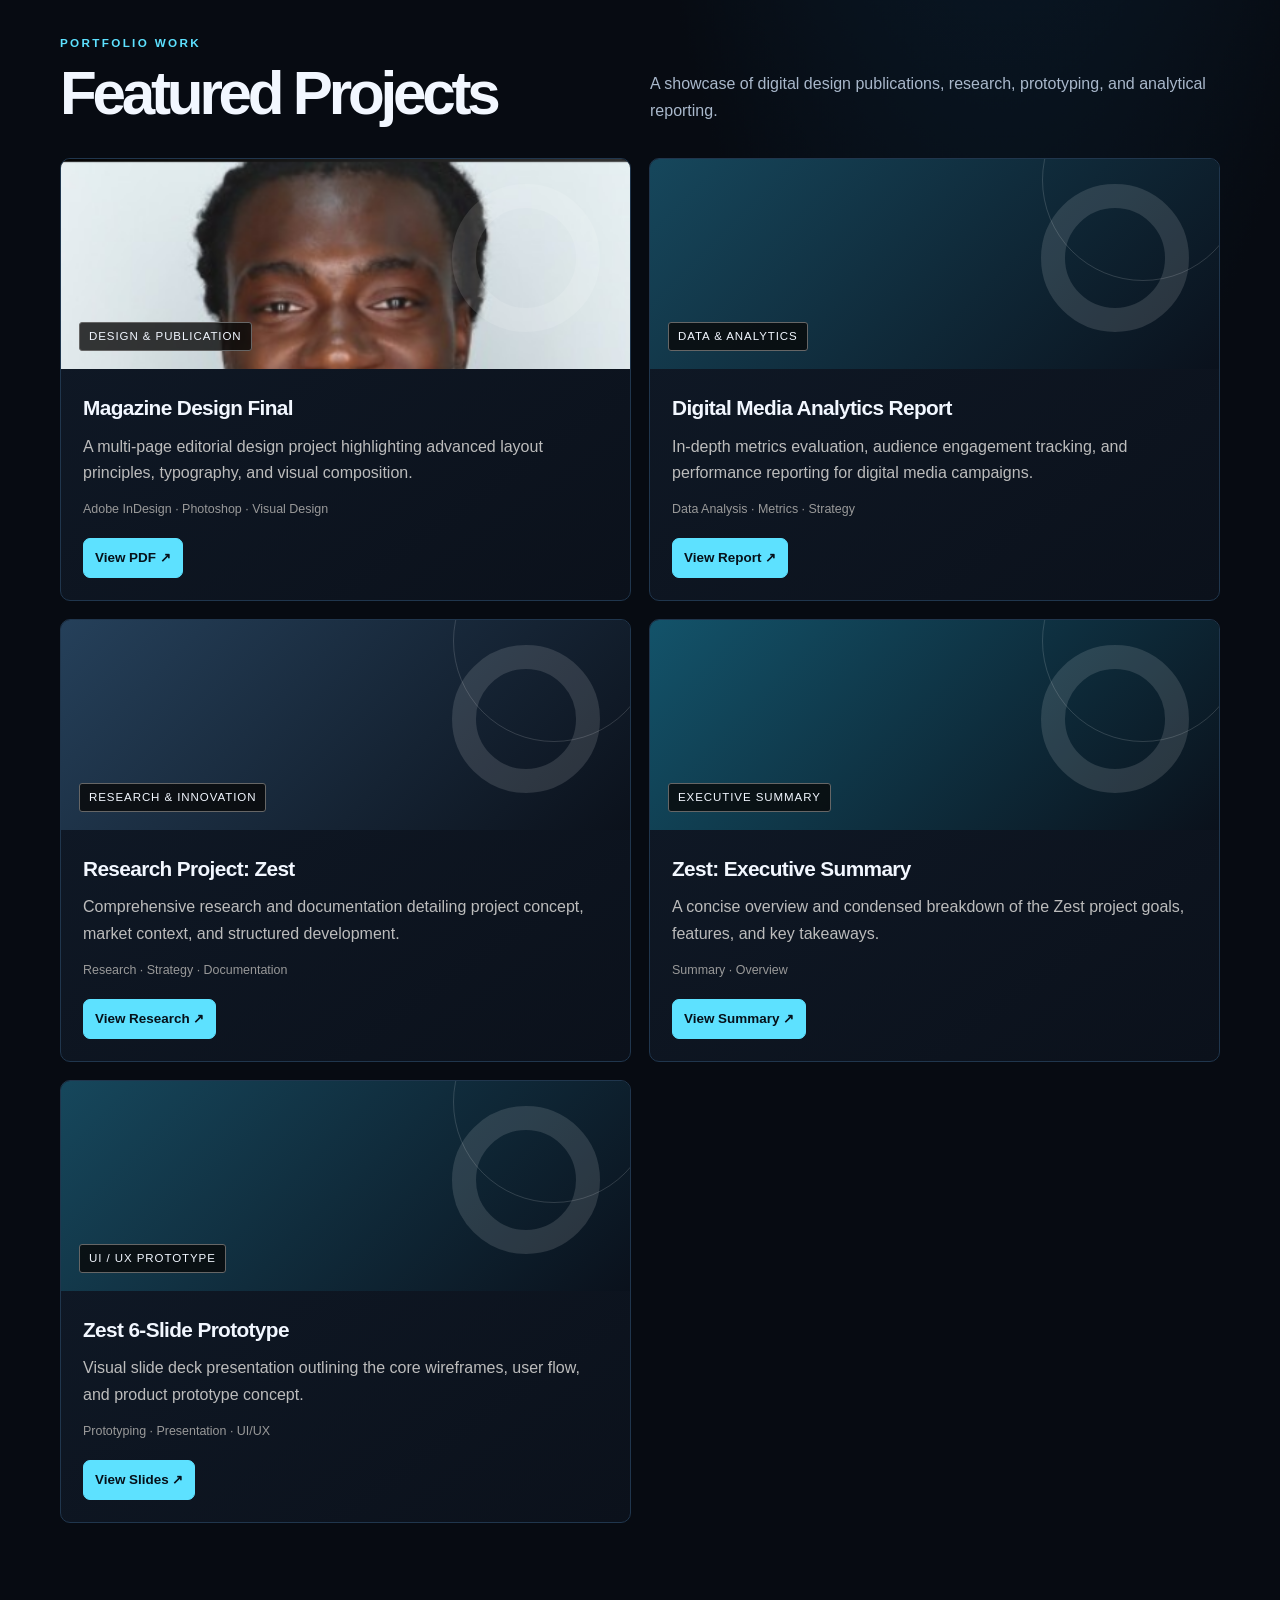
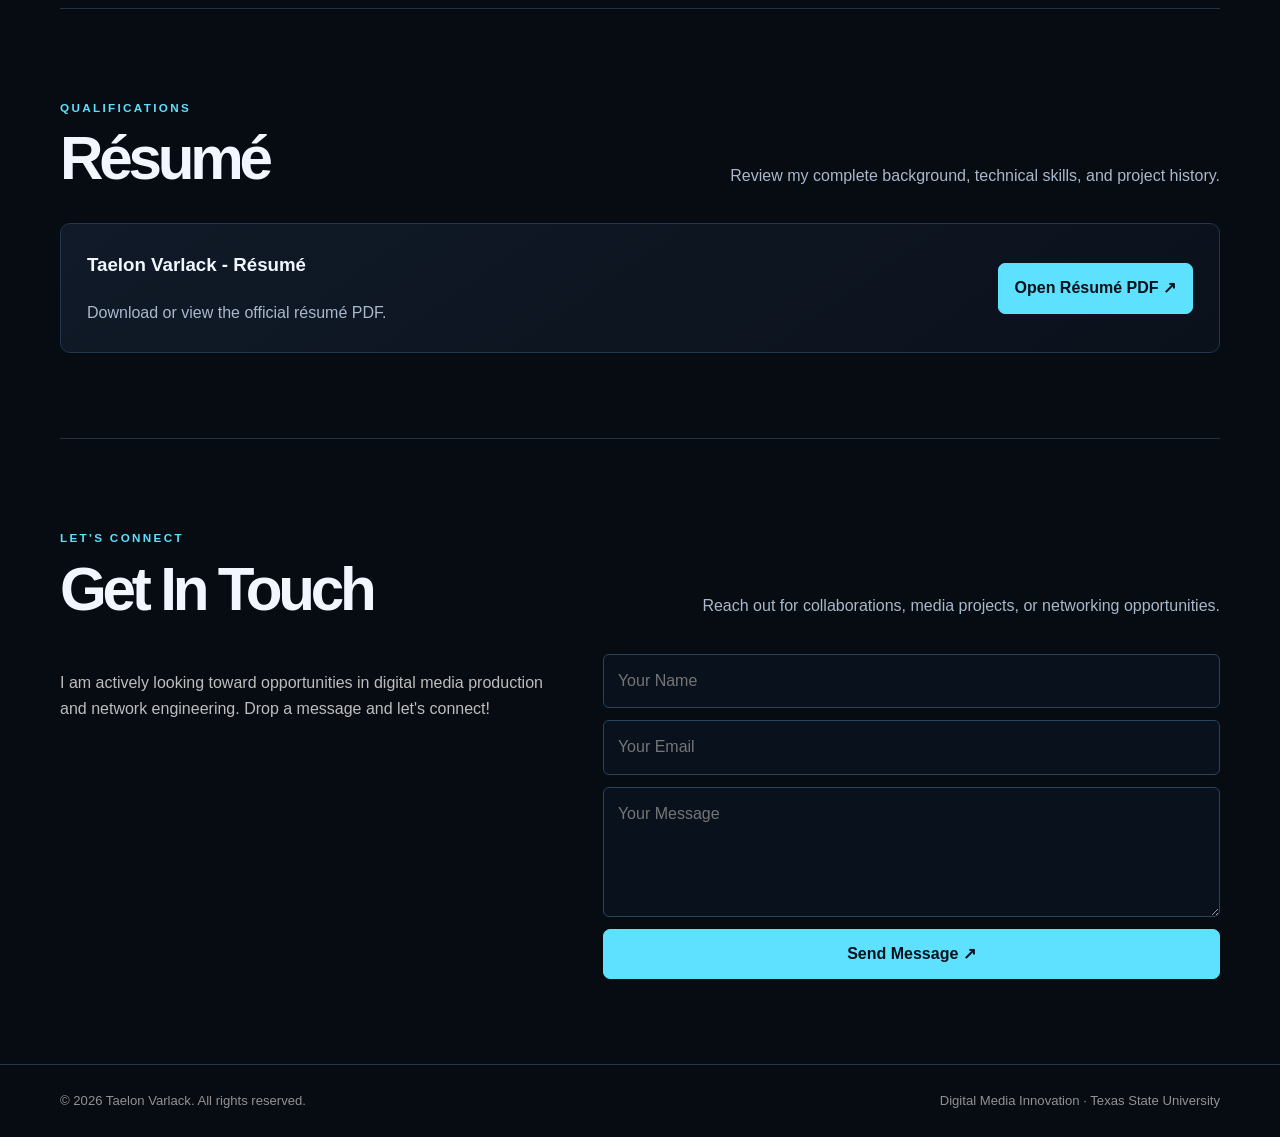
==== commit 1fc86c9e: "Update index.html" ====
--- a/index.html
+++ b/index.html
@@ -22,7 +22,12 @@
 @media(max-width:620px){.navlinks{background:#09111b}}
 </style></head><body>
 <header class="topbar"><div class="wrap nav"><a class="logo" href="#home">TAELON VARLACK<span> / PORTFOLIO</span></a><button class="menu" id="menu" aria-expanded="false">☰ Menu</button><nav class="navlinks" id="nav"><a href="#home">Home</a><a href="#about">About Me</a><a href="#projects">Projects</a><a href="#resume">Resume</a><a href="#contact">Contact</a></nav></div></header>
-<main><section class="wrap hero" id="home"><div><div class="eyebrow">DIGITAL MEDIA · TECHNOLOGY · NETWORKING</div><h1>Creative vision.<br><span>Connected future.</span></h1><p class="lead">I’m Taelon Varlack, a Digital Media Innovation student and Computer Science minor at Texas State University. I create cinematic video, digital design, and web experiences—and I’m working toward a career in network engineering, where I can connect creative problem-solving with the technology that keeps people and systems connected.</p><div class="actions"><a class="btn solid" href="#projects">Explore my work ↓</a><a class="btn" href="resume.pdf" target="_blank" rel="noopener">View résumé ↗</a><a class="btn" href="#contact">Get in touch ↗</a></div><p class="portrait-caption">CREATIVE STORYTELLER · VISUAL THINKER · TECHNICAL PROBLEM-SOLVER</p></div><div class="portrait-wrap"><img class="portrait" src="[data-uri]" alt="Taelon Varlack"></div><div class="portrait-wrap"><img class="portrait" src="[data-uri]" alt="Taelon Varlack"></div>
+<main><section class="wrap hero" id="home"><div><div class="eyebrow">DIGITAL MEDIA · TECHNOLOGY · NETWORKING</div><h1>Creative vision.<br><span>Connected future.</span></h1><p class="lead">I’m Taelon Varlack, a Digital Media Innovation student and Computer Science minor at Texas State University. I create cinematic video, digital design, and web experiences—and I’m working toward a career in network engineering, where I can connect creative problem-solving with the technology that keeps people and systems connected.</p><div class="actions"><a class="btn solid" href="#projects">Explore my work ↓</a><a class="btn" href="resume.pdf" target="_blank" rel="noopener">View résumé ↗</a><a class="btn" href="#contact">Get in touch ↗</a></div><p class="portrait-caption">CREATIVE STORYTELLER · VISUAL THINKER · TECHNICAL PROBLEM-SOLVER</p></div>
+
+  <!-- FIXED: Single portrait wrap pointing to your uploaded Nupe selfie image -->
+  <div class="portrait-wrap">
+    <img class="portrait" src="Nupe%20selfie.jpg" alt="Taelon Varlack">
+  </div>
   </section>
 
   <!-- About Section -->
@@ -68,7 +73,8 @@
       <!-- Project 1: Magazine Design Final -->
       <article class="project">
         <div class="projectvisual magazine-visual">
-          <img src="magazine-cover.jpg" alt="Magazine Cover" class="magazine-cover-img">
+          <!-- FIXED: Pointing to your uploaded Screenshot file -->
+          <img src="Screenshot%202026-11-15%20183734.png" alt="Magazine Cover" class="magazine-cover-img">
           <span>Design & Publication</span>
         </div>
         <div class="projectbody">
@@ -106,7 +112,7 @@
           <p>Comprehensive research and documentation detailing project concept, market context, and structured development.</p>
           <div class="projectmeta">Research · Strategy · Documentation</div>
           <div class="projectactions">
-            <a class="btn solid" href="Research Project_Zest.pdf" target="_blank" rel="noopener">View Research ↗</a>
+            <a class="btn solid" href="Research%20Project_Zest.pdf" target="_blank" rel="noopener">View Research ↗</a>
           </div>
         </div>
       </article>
@@ -121,7 +127,7 @@
           <p>A concise overview and condensed breakdown of the Zest project goals, features, and key takeaways.</p>
           <div class="projectmeta">Summary · Overview</div>
           <div class="projectactions">
-            <a class="btn solid" href="Shortened Zest.pdf" target="_blank" rel="noopener">View Summary ↗</a>
+            <a class="btn solid" href="Shortened%20Zest.pdf" target="_blank" rel="noopener">View Summary ↗</a>
           </div>
         </div>
       </article>
@@ -136,7 +142,7 @@
           <p>Visual slide deck presentation outlining the core wireframes, user flow, and product prototype concept.</p>
           <div class="projectmeta">Prototyping · Presentation · UI/UX</div>
           <div class="projectactions">
-            <a class="btn solid" href="Zest_Fuel_6_Slide_Prototype (1).pdf" target="_blank" rel="noopener">View Slides ↗</a>
+            <a class="btn solid" href="Zest_Fuel_6_Slide_Prototype%20(1).pdf" target="_blank" rel="noopener">View Slides ↗</a>
           </div>
         </div>
       </article>
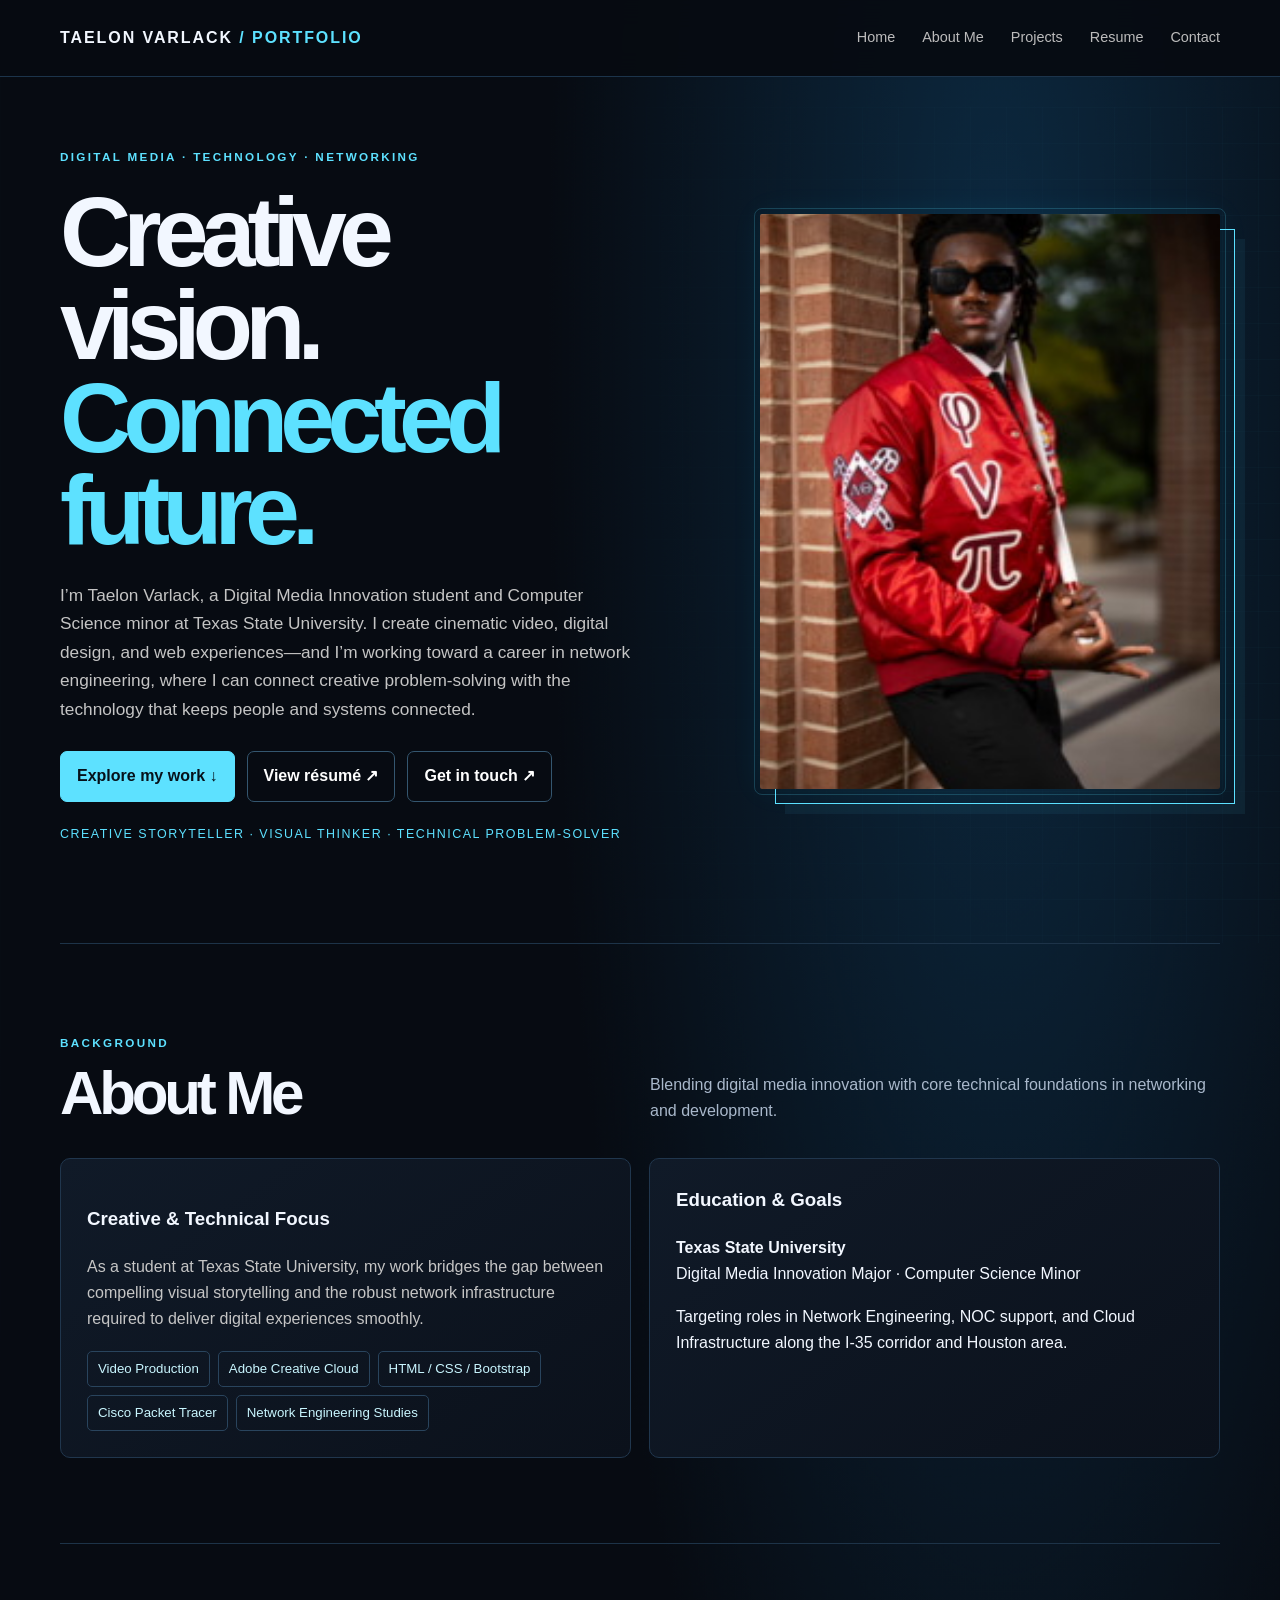
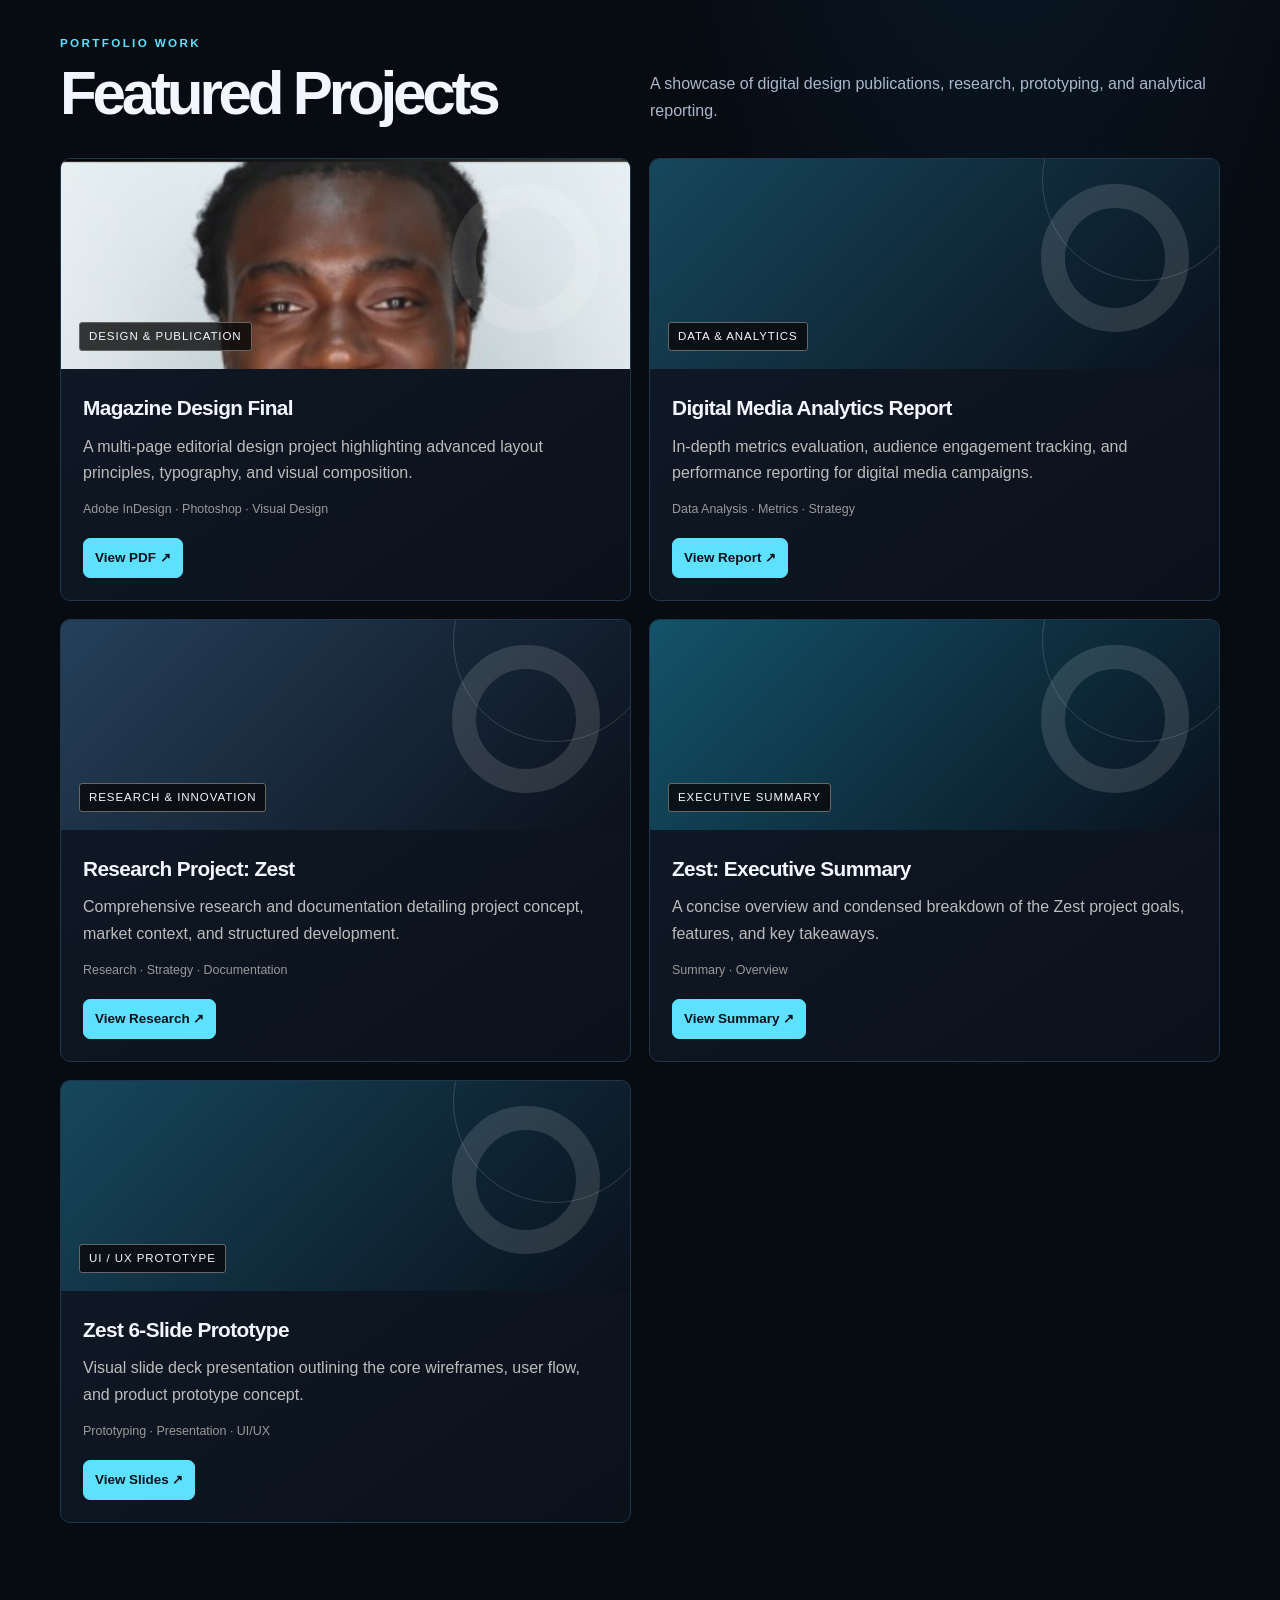
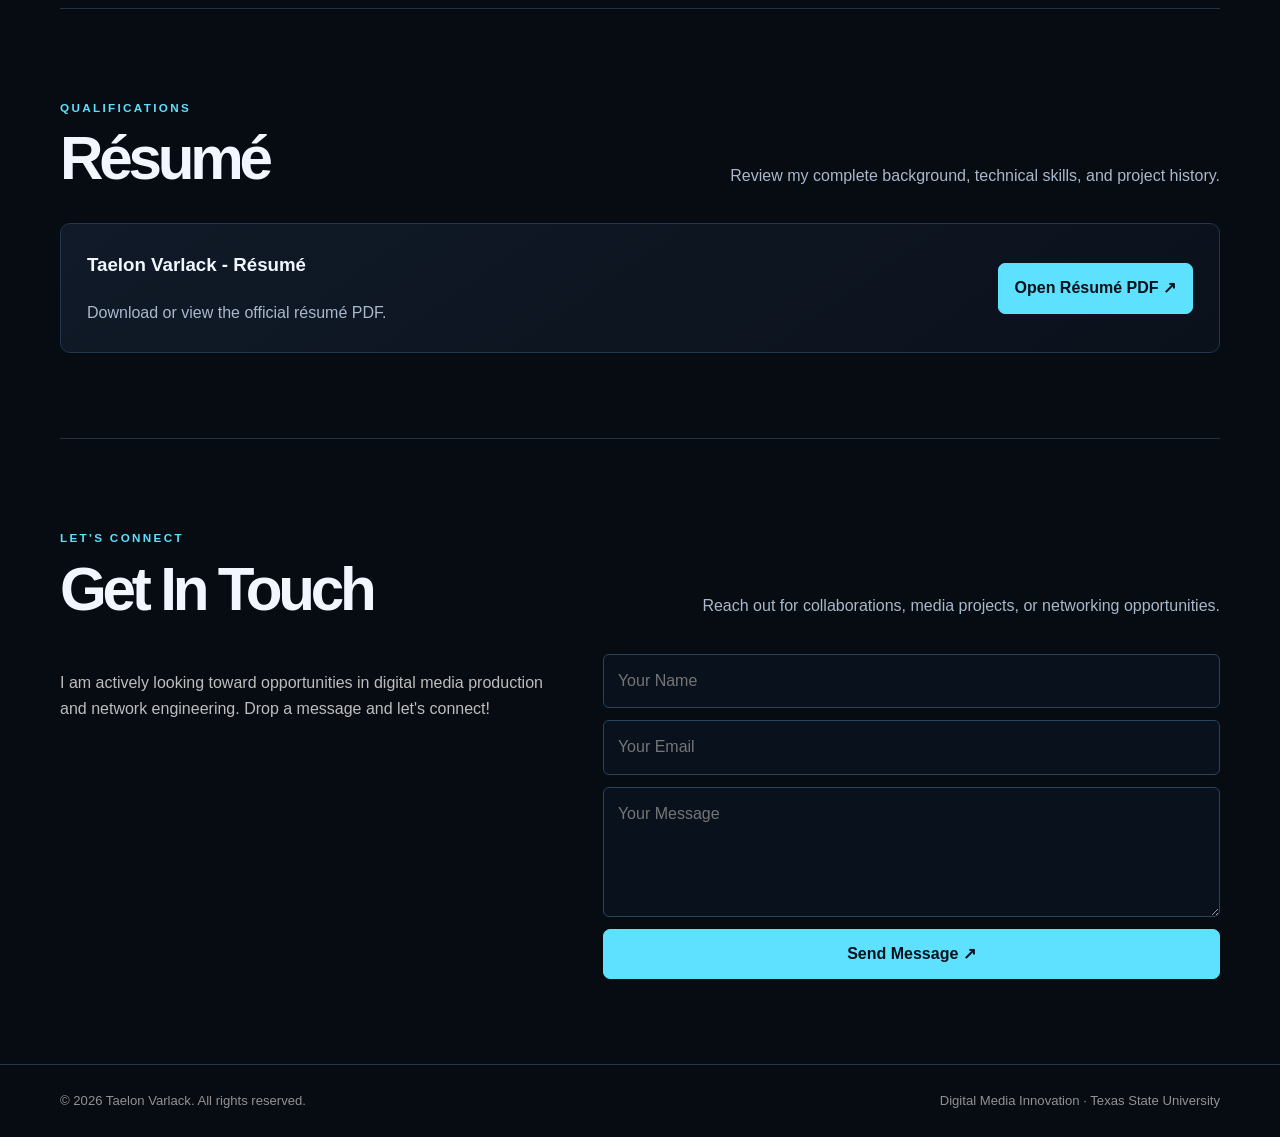
==== commit 7baf2267: "Update image sources and comments in index.html" ====
--- a/index.html
+++ b/index.html
@@ -16,7 +16,7 @@
 .portrait-wrap:after{border-color:#5de1ff;box-shadow:10px 10px 0 #5de1ff10}.portrait{outline:1px solid #5de1ff33;outline-offset:5px}
 .section{border-top-color:#1d3348}.aboutcopy,.credential,.experiencecard,.project{background:linear-gradient(145deg,#101a28,#0b111b);border-color:#20364d}
 .fact,.skill{border-color:#29445d}.skill{color:#c9f6ff}.project:hover{border-color:#5de1ff;box-shadow:0 10px 35px #00cfff12}
-.projectvisual{background:radial-gradient(circle at 80% 20%,#1b6580,#0b1421 58%)}.v2{background:linear-gradient(135deg,#16475c,#0a111c)}.v3{background:linear-gradient(135deg,#25405a,#0b111b)}.v4{background:linear-gradient(135deg,#13536a,#0a111b)}
+.projectvisual{background:radial-gradient(circle at 80% 20%,#1b6580,#0b1421 58%)}.v2{background:linear-gradient(135deg,#16475c,#0a111c)}.v3{background:linear-gradient(135deg,#25405a,#0b111b)}.v4{background:linear-gradient(135deg,#13536a,#0a111c)}
 .filter.active,.filter:hover{background:#5de1ff;color:#06111a;border-color:#5de1ff}
 .contactform input,.contactform textarea{background:#09111c;border-color:#29445d}.contactform input:focus,.contactform textarea:focus{outline:1px solid #5de1ff}
 @media(max-width:620px){.navlinks{background:#09111b}}
@@ -24,9 +24,9 @@
 <header class="topbar"><div class="wrap nav"><a class="logo" href="#home">TAELON VARLACK<span> / PORTFOLIO</span></a><button class="menu" id="menu" aria-expanded="false">☰ Menu</button><nav class="navlinks" id="nav"><a href="#home">Home</a><a href="#about">About Me</a><a href="#projects">Projects</a><a href="#resume">Resume</a><a href="#contact">Contact</a></nav></div></header>
 <main><section class="wrap hero" id="home"><div><div class="eyebrow">DIGITAL MEDIA · TECHNOLOGY · NETWORKING</div><h1>Creative vision.<br><span>Connected future.</span></h1><p class="lead">I’m Taelon Varlack, a Digital Media Innovation student and Computer Science minor at Texas State University. I create cinematic video, digital design, and web experiences—and I’m working toward a career in network engineering, where I can connect creative problem-solving with the technology that keeps people and systems connected.</p><div class="actions"><a class="btn solid" href="#projects">Explore my work ↓</a><a class="btn" href="resume.pdf" target="_blank" rel="noopener">View résumé ↗</a><a class="btn" href="#contact">Get in touch ↗</a></div><p class="portrait-caption">CREATIVE STORYTELLER · VISUAL THINKER · TECHNICAL PROBLEM-SOLVER</p></div>
 
-  <!-- FIXED: Single portrait wrap pointing to your uploaded Nupe selfie image -->
+  <!-- PORTRAIT IMAGE LINKED TO nupeselfie.jpg -->
   <div class="portrait-wrap">
-    <img class="portrait" src="Nupe%20selfie.jpg" alt="Taelon Varlack">
+    <img class="portrait" src="nupeselfie.jpg" alt="Taelon Varlack">
   </div>
   </section>
 
@@ -73,8 +73,8 @@
       <!-- Project 1: Magazine Design Final -->
       <article class="project">
         <div class="projectvisual magazine-visual">
-          <!-- FIXED: Pointing to your uploaded Screenshot file -->
-          <img src="Screenshot%202026-11-15%20183734.png" alt="Magazine Cover" class="magazine-cover-img">
+          <!-- MAGAZINE COVER IMAGE LINKED TO coverphoto.png -->
+          <img src="coverphoto.png" alt="Magazine Cover" class="magazine-cover-img">
           <span>Design & Publication</span>
         </div>
         <div class="projectbody">
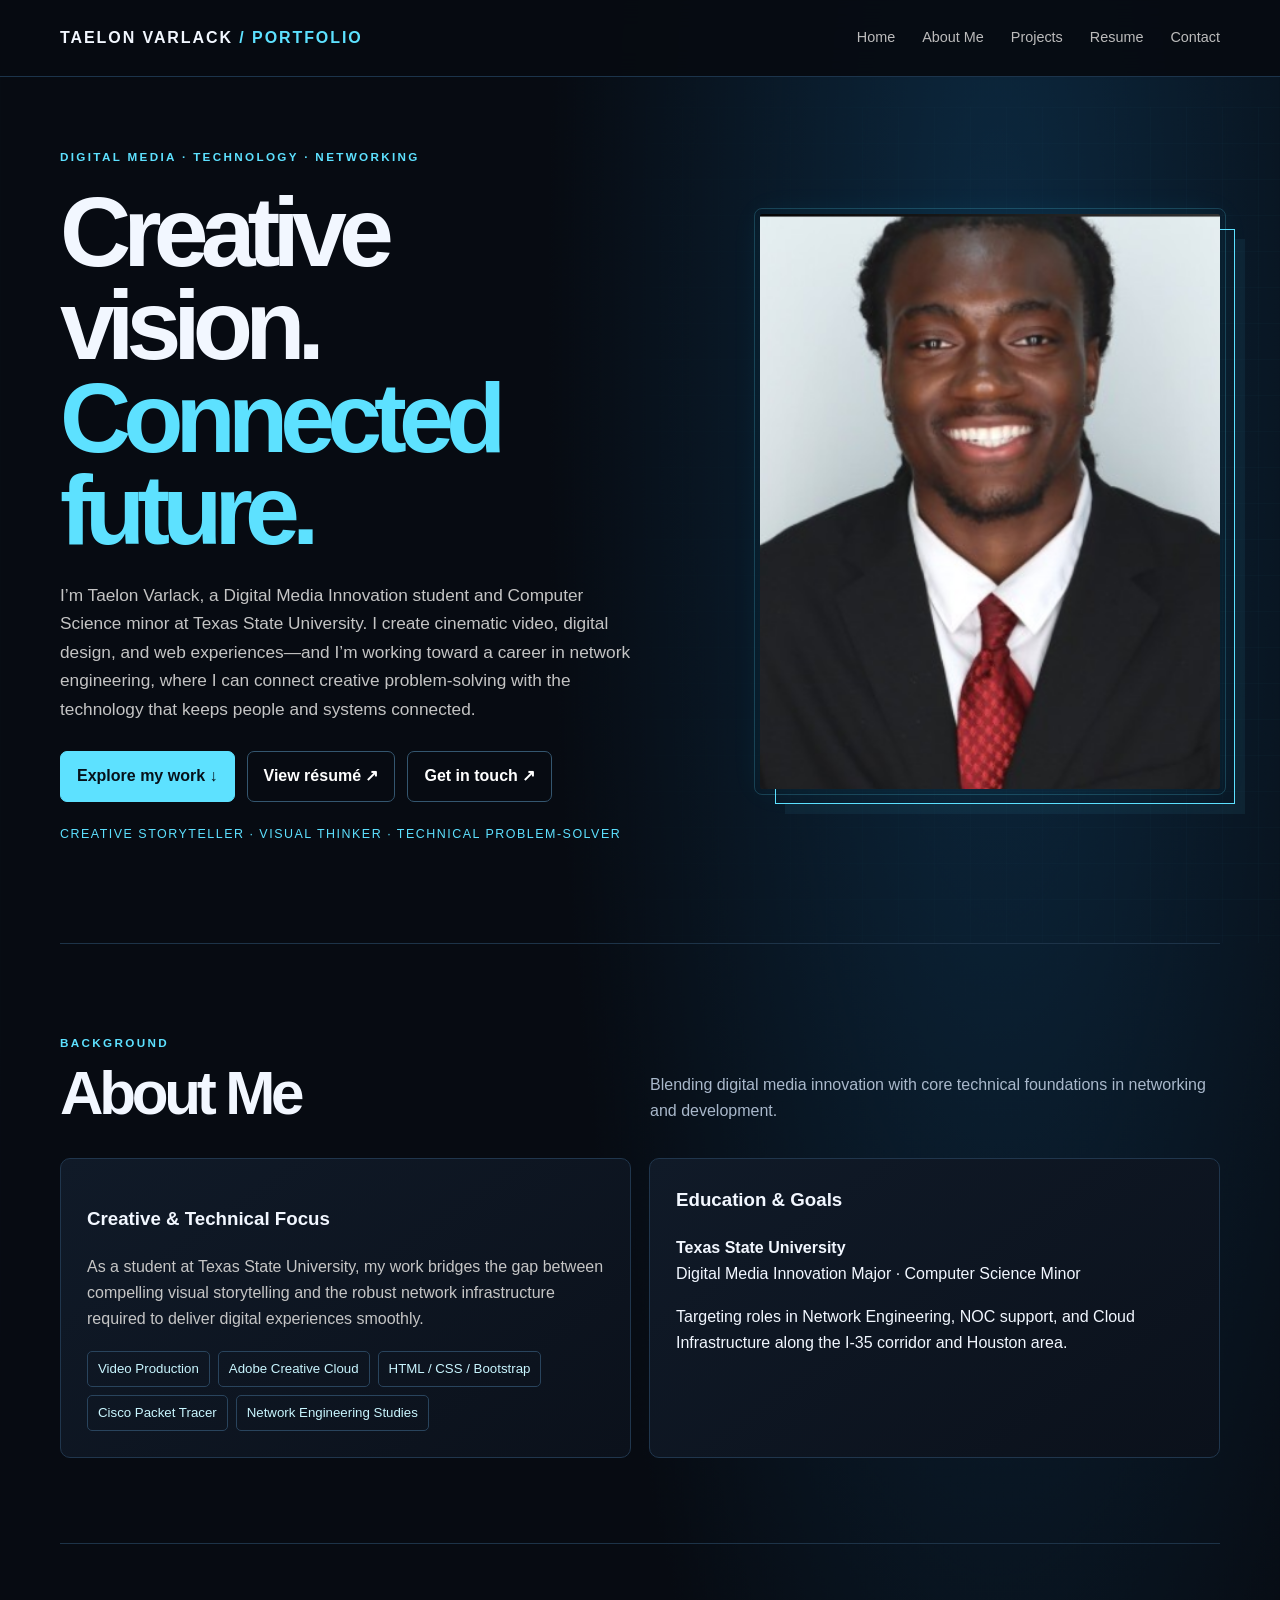
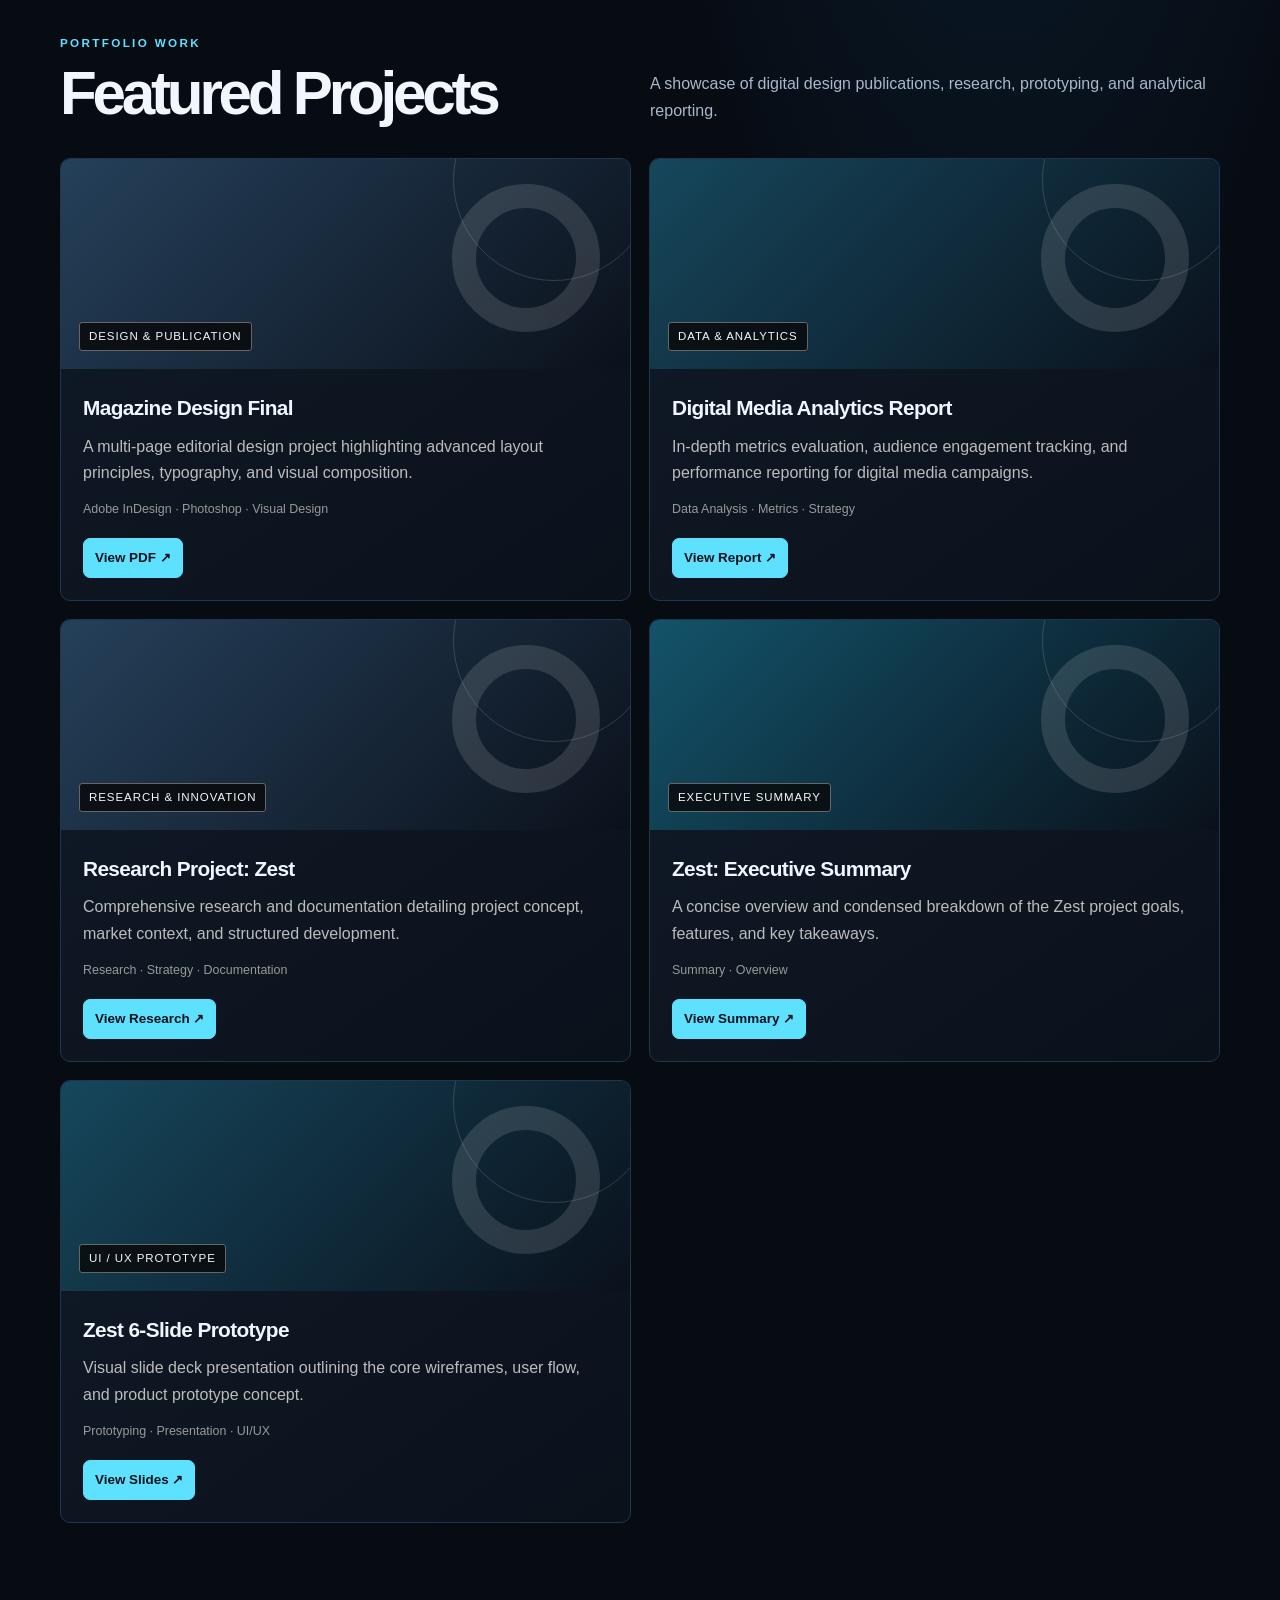
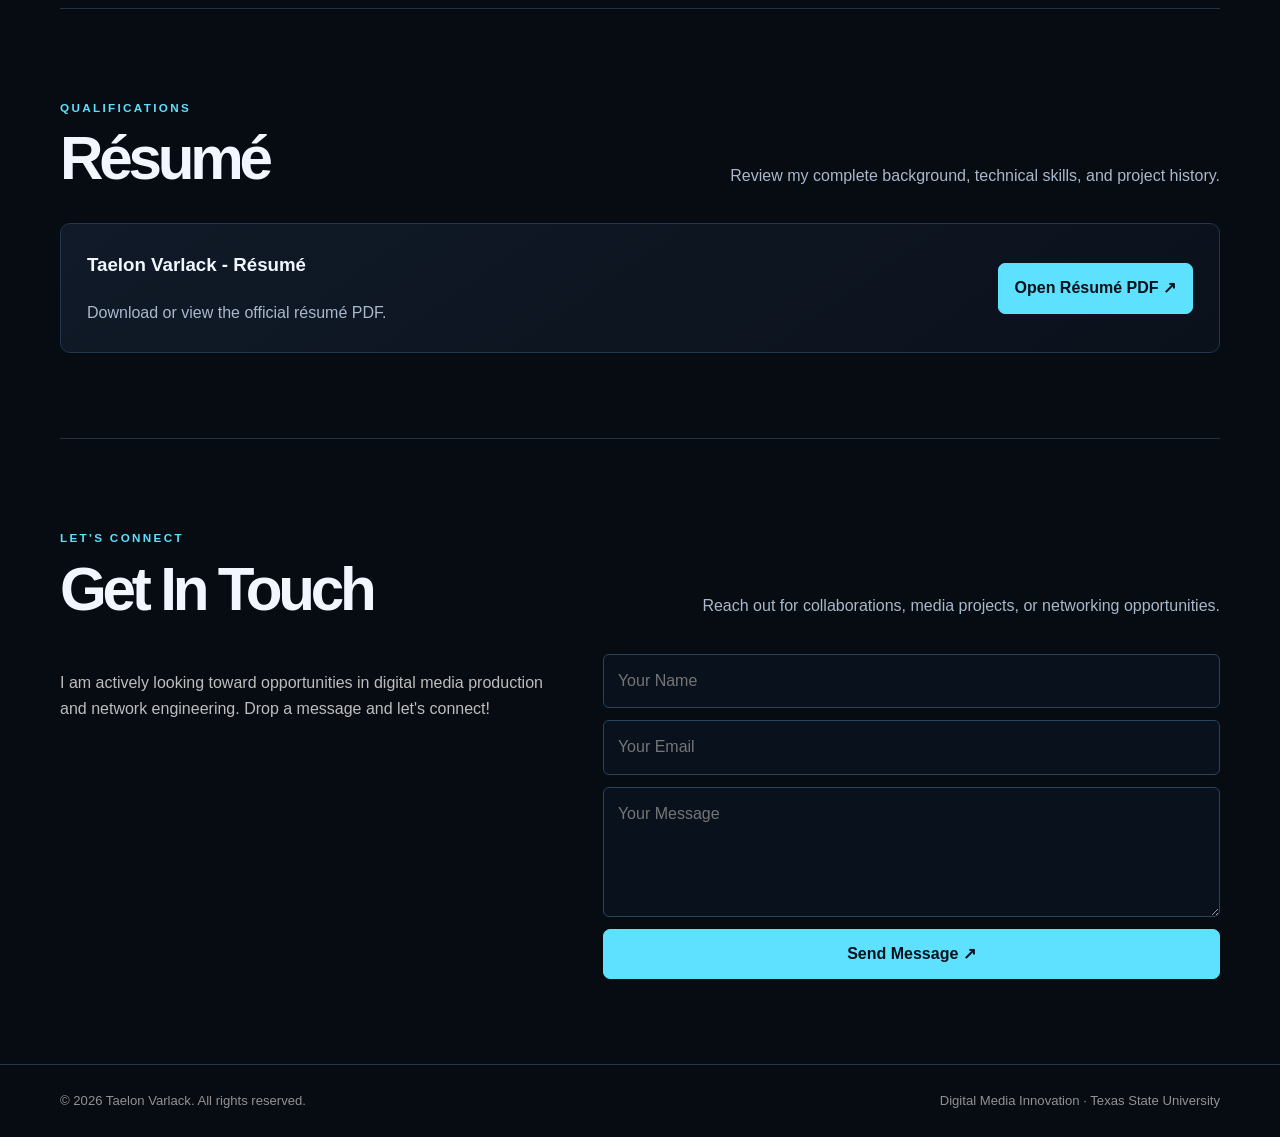
==== commit b03597a3: "Update hero section and replace portrait image" ====
--- a/index.html
+++ b/index.html
@@ -16,18 +16,29 @@
 .portrait-wrap:after{border-color:#5de1ff;box-shadow:10px 10px 0 #5de1ff10}.portrait{outline:1px solid #5de1ff33;outline-offset:5px}
 .section{border-top-color:#1d3348}.aboutcopy,.credential,.experiencecard,.project{background:linear-gradient(145deg,#101a28,#0b111b);border-color:#20364d}
 .fact,.skill{border-color:#29445d}.skill{color:#c9f6ff}.project:hover{border-color:#5de1ff;box-shadow:0 10px 35px #00cfff12}
-.projectvisual{background:radial-gradient(circle at 80% 20%,#1b6580,#0b1421 58%)}.v2{background:linear-gradient(135deg,#16475c,#0a111c)}.v3{background:linear-gradient(135deg,#25405a,#0b111b)}.v4{background:linear-gradient(135deg,#13536a,#0a111c)}
+.projectvisual{background:radial-gradient(circle at 80% 20%,#1b6580,#0b1421 58%)}.v2{background:linear-gradient(135deg,#16475c,#0a111c)}.v3{background:linear-gradient(135deg,#25405a,#0b111b)}.v4{background:linear-gradient(135deg,#13536a,#0a111b)}
 .filter.active,.filter:hover{background:#5de1ff;color:#06111a;border-color:#5de1ff}
 .contactform input,.contactform textarea{background:#09111c;border-color:#29445d}.contactform input:focus,.contactform textarea:focus{outline:1px solid #5de1ff}
 @media(max-width:620px){.navlinks{background:#09111b}}
 </style></head><body>
 <header class="topbar"><div class="wrap nav"><a class="logo" href="#home">TAELON VARLACK<span> / PORTFOLIO</span></a><button class="menu" id="menu" aria-expanded="false">☰ Menu</button><nav class="navlinks" id="nav"><a href="#home">Home</a><a href="#about">About Me</a><a href="#projects">Projects</a><a href="#resume">Resume</a><a href="#contact">Contact</a></nav></div></header>
-<main><section class="wrap hero" id="home"><div><div class="eyebrow">DIGITAL MEDIA · TECHNOLOGY · NETWORKING</div><h1>Creative vision.<br><span>Connected future.</span></h1><p class="lead">I’m Taelon Varlack, a Digital Media Innovation student and Computer Science minor at Texas State University. I create cinematic video, digital design, and web experiences—and I’m working toward a career in network engineering, where I can connect creative problem-solving with the technology that keeps people and systems connected.</p><div class="actions"><a class="btn solid" href="#projects">Explore my work ↓</a><a class="btn" href="resume.pdf" target="_blank" rel="noopener">View résumé ↗</a><a class="btn" href="#contact">Get in touch ↗</a></div><p class="portrait-caption">CREATIVE STORYTELLER · VISUAL THINKER · TECHNICAL PROBLEM-SOLVER</p></div>
-
-  <!-- PORTRAIT IMAGE LINKED TO nupeselfie.jpg -->
-  <div class="portrait-wrap">
-    <img class="portrait" src="nupeselfie.jpg" alt="Taelon Varlack">
-  </div>
+<main>
+  <!-- HERO SECTION WITH coverphoto.png AS THE BIG PICTURE -->
+  <section class="wrap hero" id="home">
+    <div>
+      <div class="eyebrow">DIGITAL MEDIA · TECHNOLOGY · NETWORKING</div>
+      <h1>Creative vision.<br><span>Connected future.</span></h1>
+      <p class="lead">I’m Taelon Varlack, a Digital Media Innovation student and Computer Science minor at Texas State University. I create cinematic video, digital design, and web experiences—and I’m working toward a career in network engineering, where I can connect creative problem-solving with the technology that keeps people and systems connected.</p>
+      <div class="actions">
+        <a class="btn solid" href="#projects">Explore my work ↓</a>
+        <a class="btn" href="resume.pdf" target="_blank" rel="noopener">View résumé ↗</a>
+        <a class="btn" href="#contact">Get in touch ↗</a>
+      </div>
+      <p class="portrait-caption">CREATIVE STORYTELLER · VISUAL THINKER · TECHNICAL PROBLEM-SOLVER</p>
+    </div>
+    <div class="portrait-wrap">
+      <img class="portrait" src="coverphoto.png" alt="Taelon Varlack">
+    </div>
   </section>
 
   <!-- About Section -->
@@ -59,7 +70,7 @@
     </div>
   </section>
 
-  <!-- Projects Section -->
+  <!-- Projects Section (Magazine project uses clean gradient background instead of coverphoto.png) -->
   <section class="wrap section" id="projects">
     <div class="sectionhead">
       <div>
@@ -72,9 +83,7 @@
     <div class="projects">
       <!-- Project 1: Magazine Design Final -->
       <article class="project">
-        <div class="projectvisual magazine-visual">
-          <!-- MAGAZINE COVER IMAGE LINKED TO coverphoto.png -->
-          <img src="coverphoto.png" alt="Magazine Cover" class="magazine-cover-img">
+        <div class="projectvisual v3">
           <span>Design & Publication</span>
         </div>
         <div class="projectbody">
